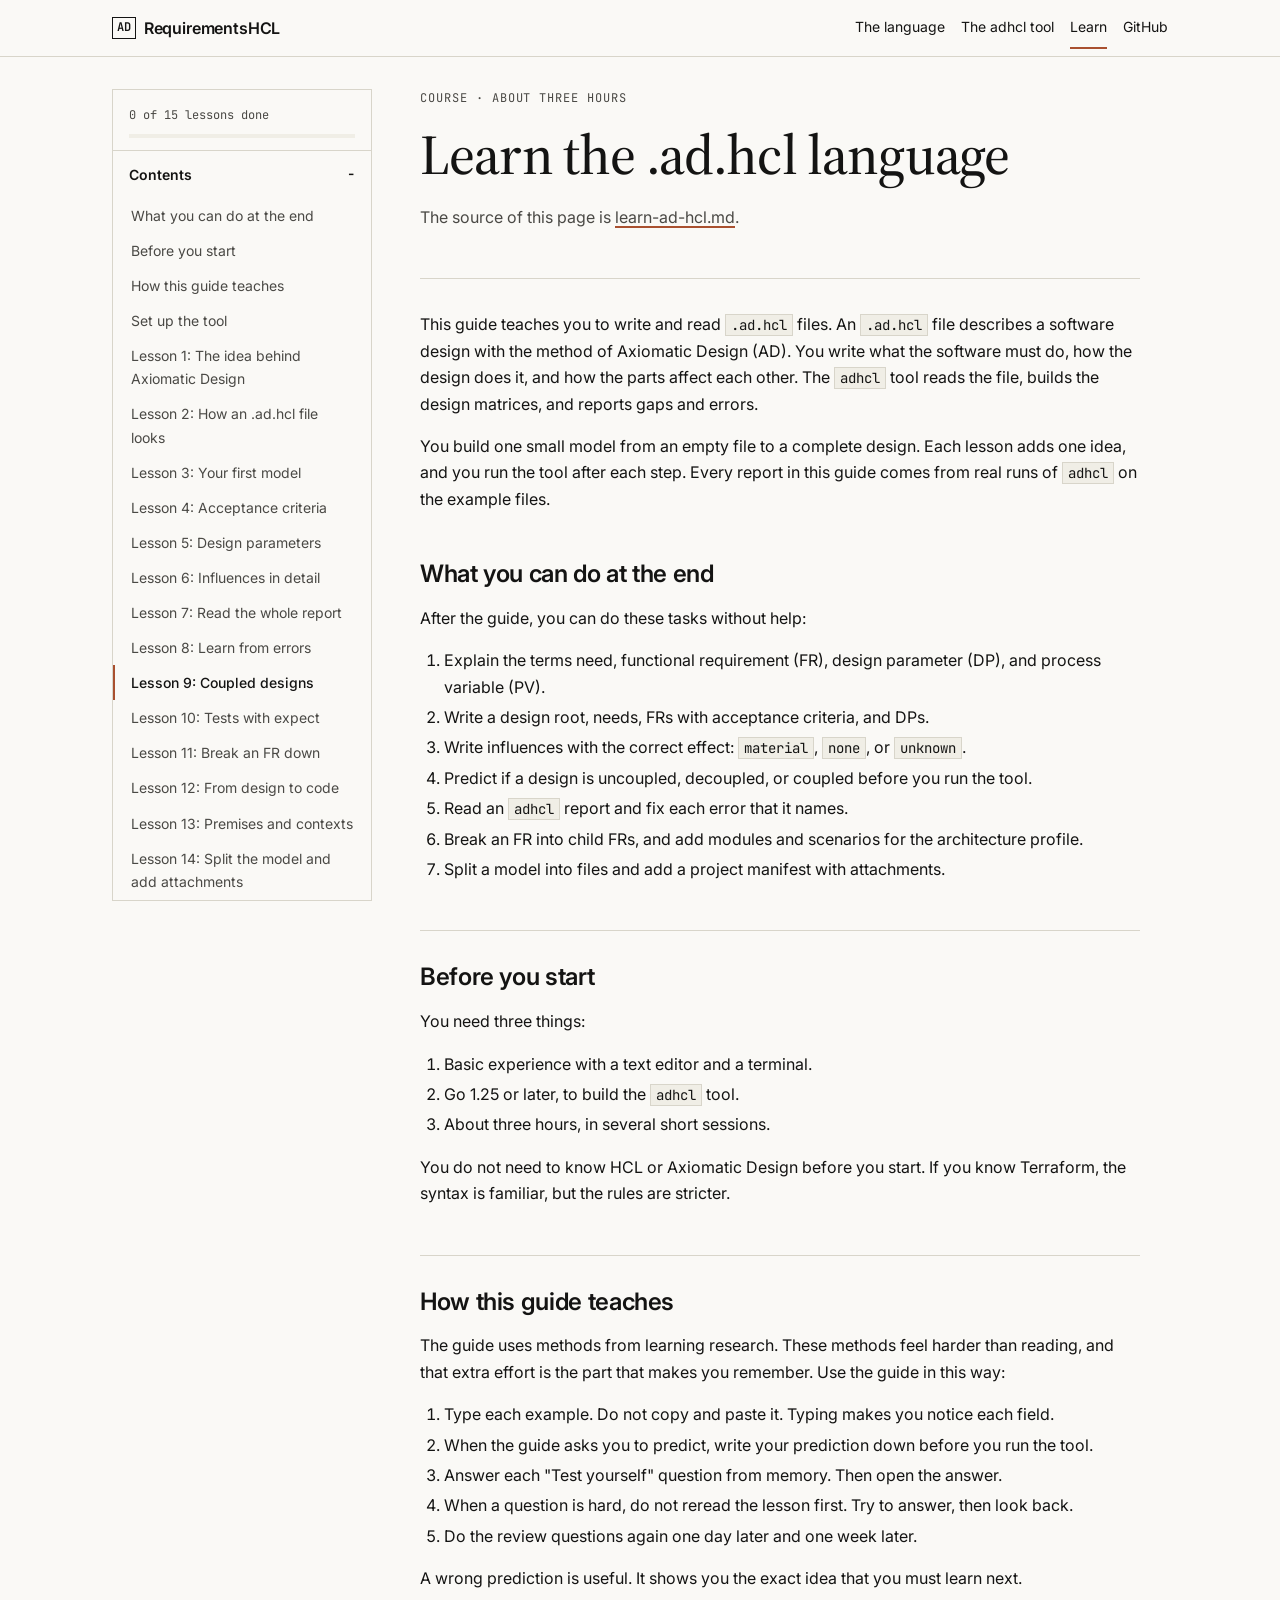
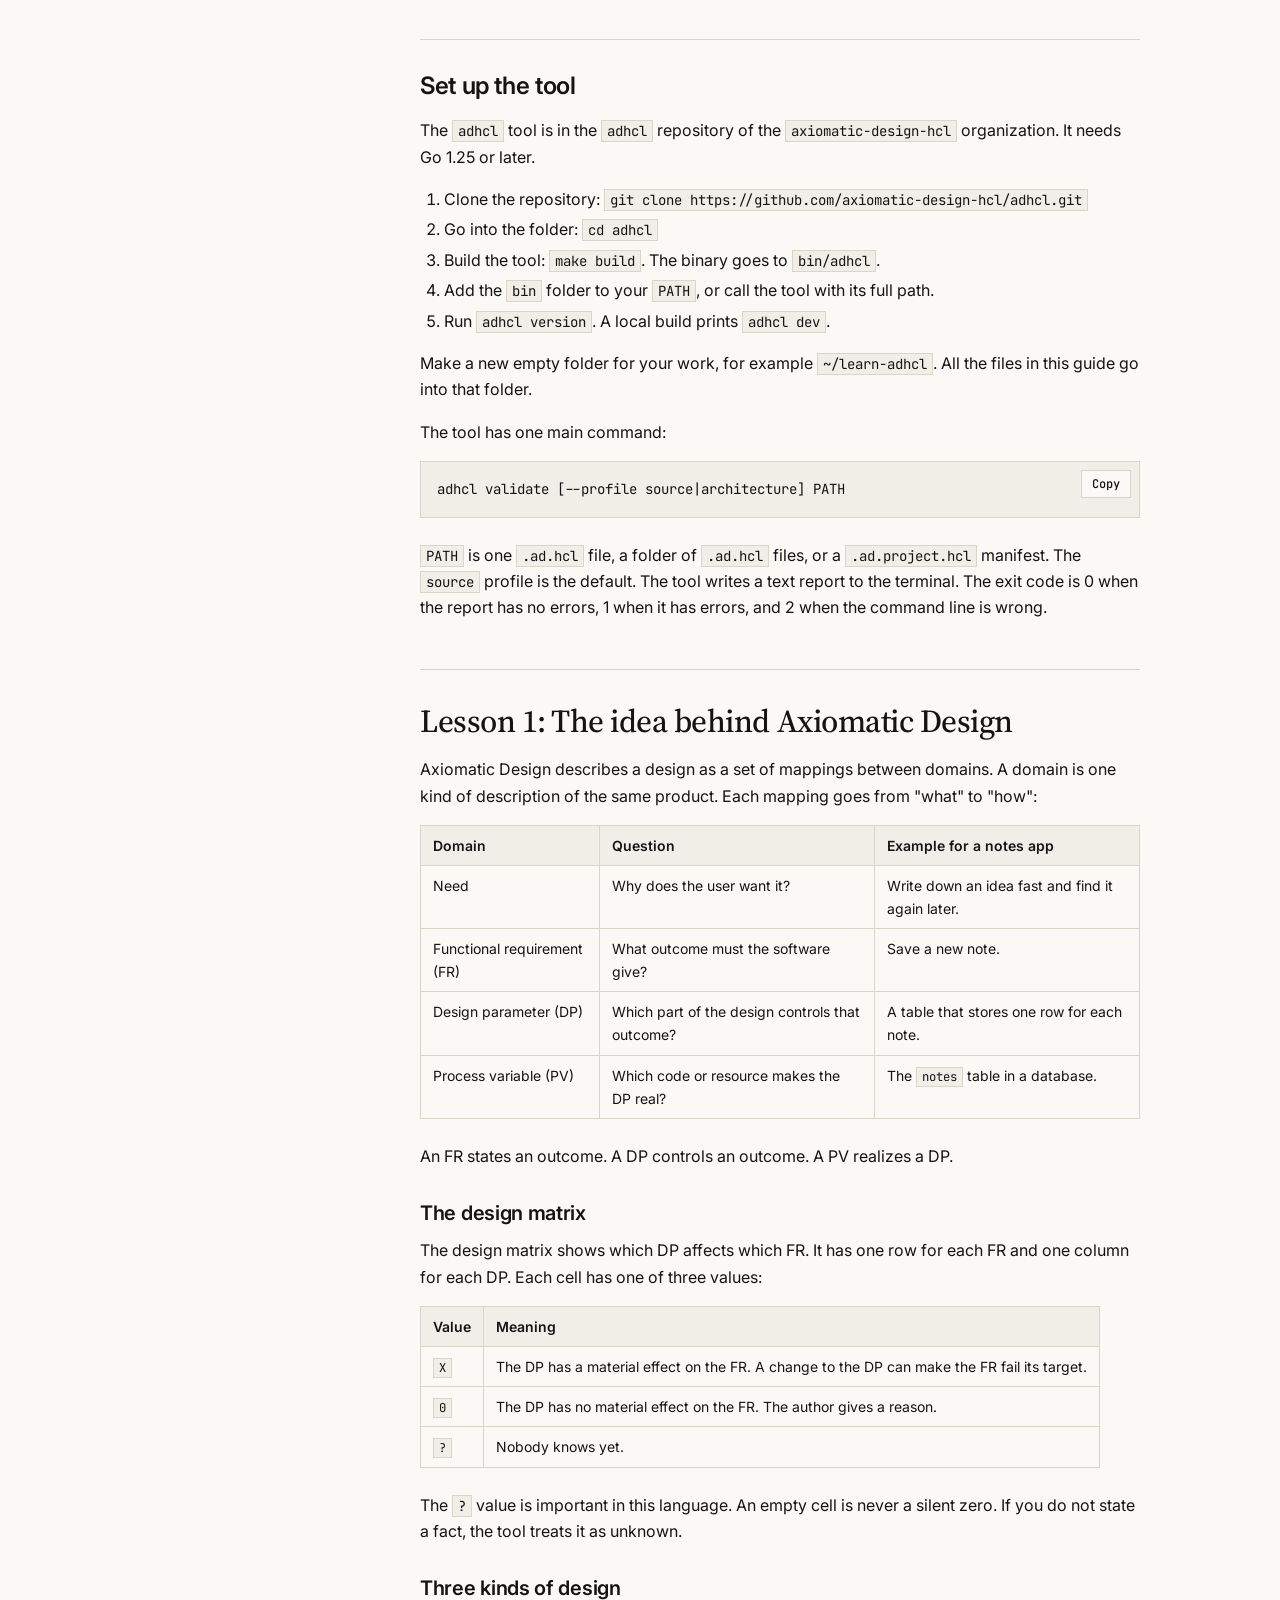
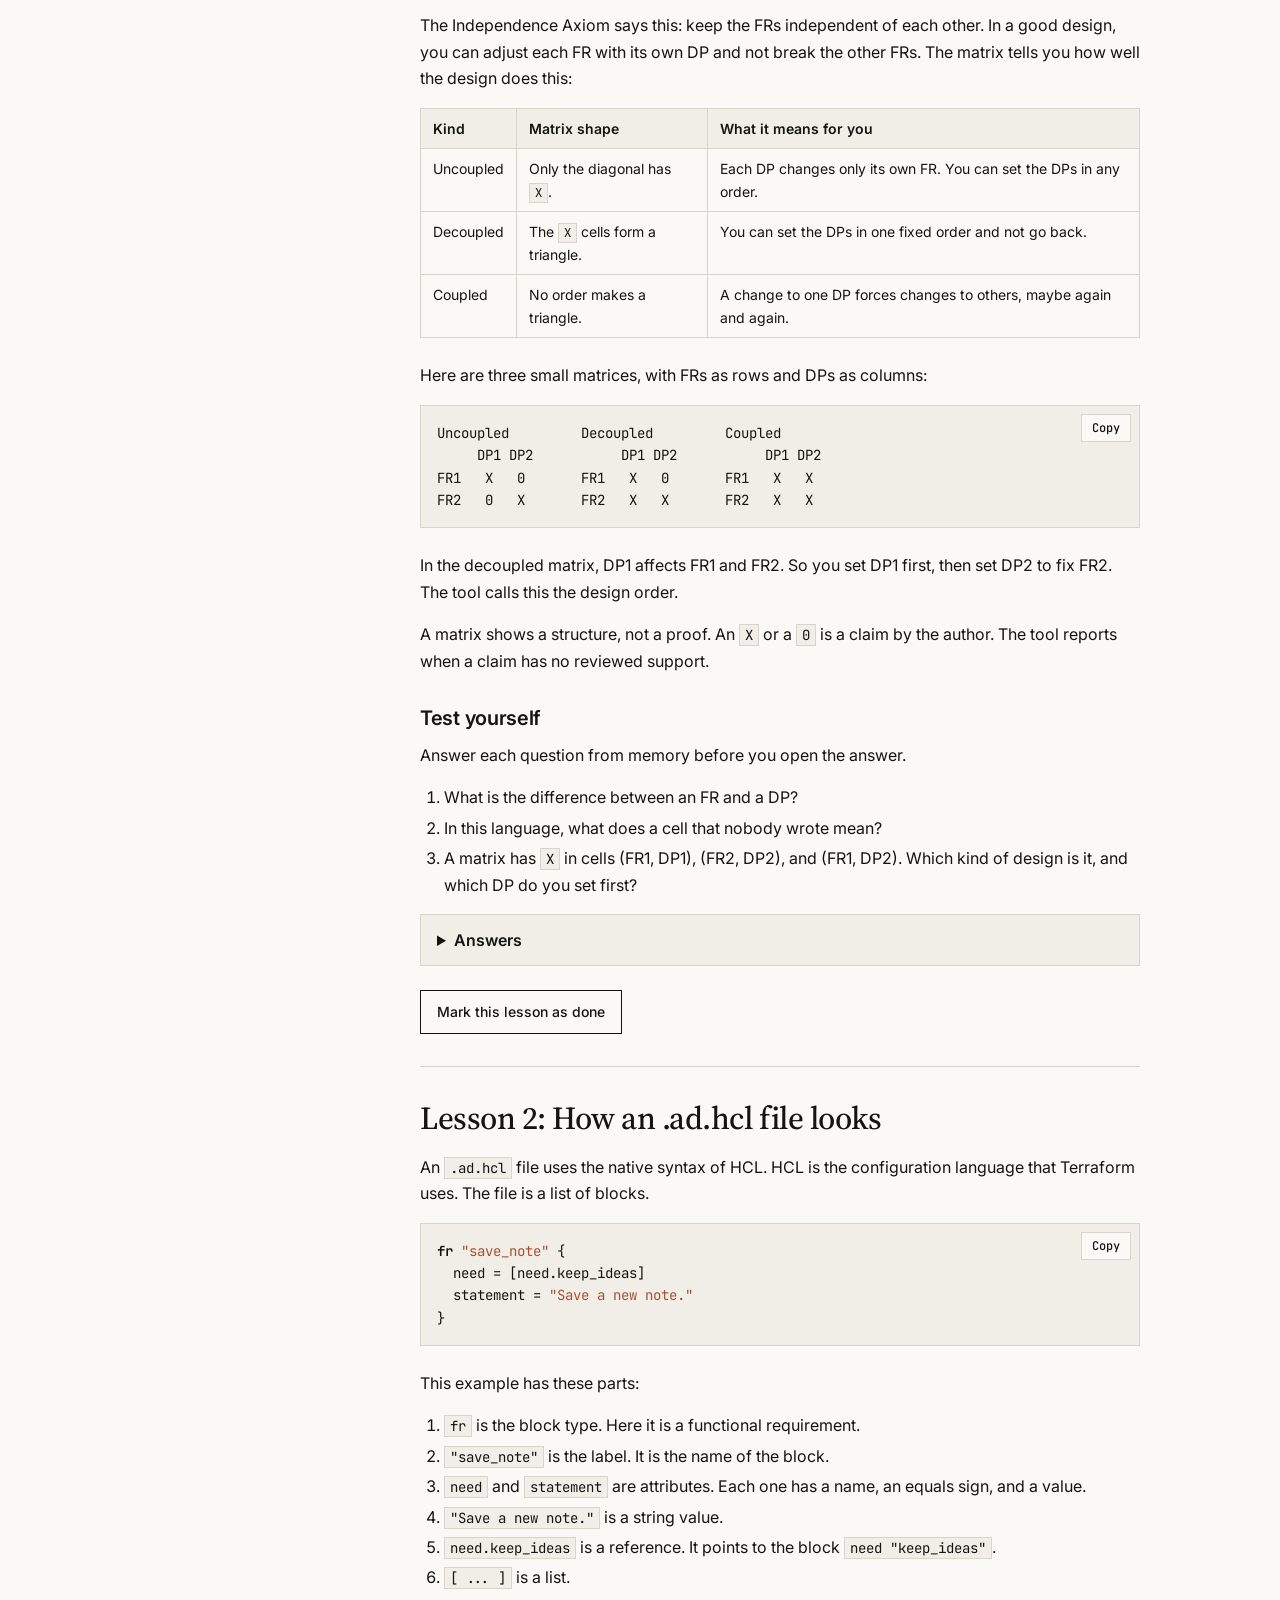
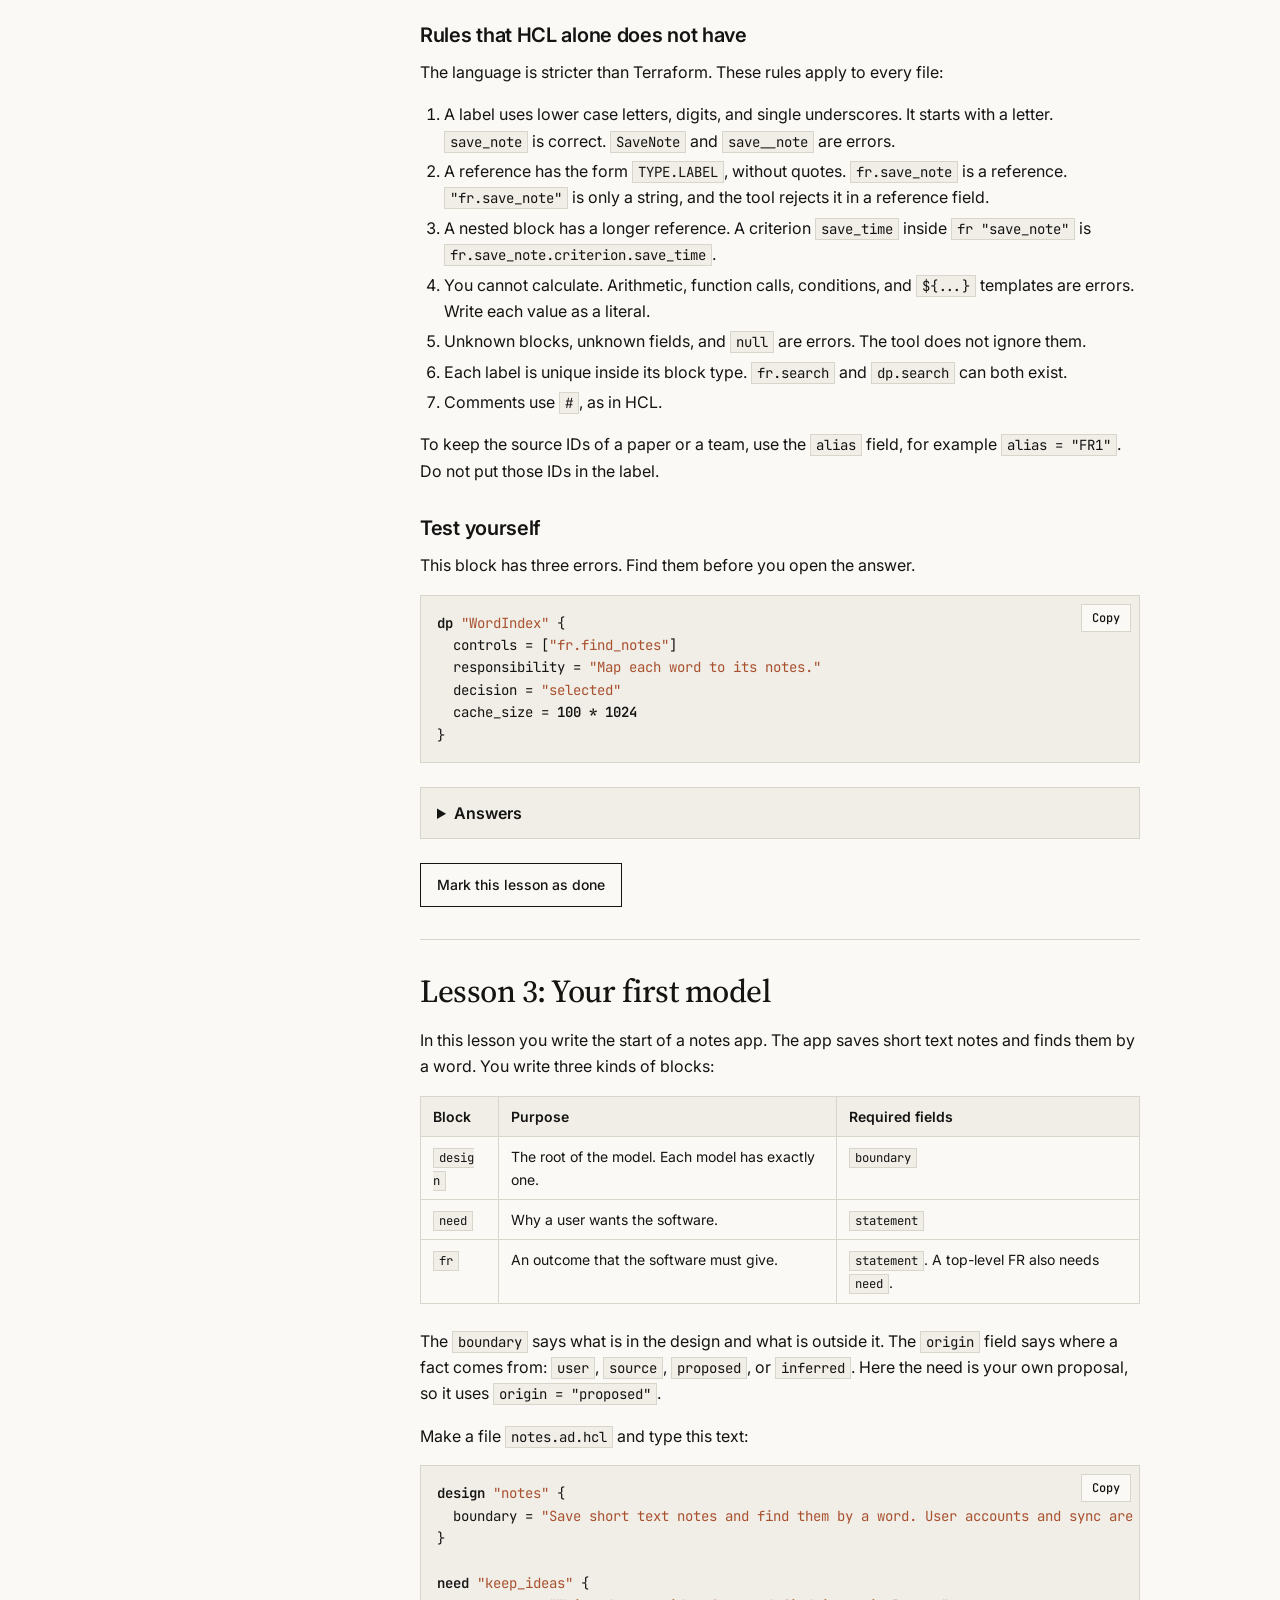
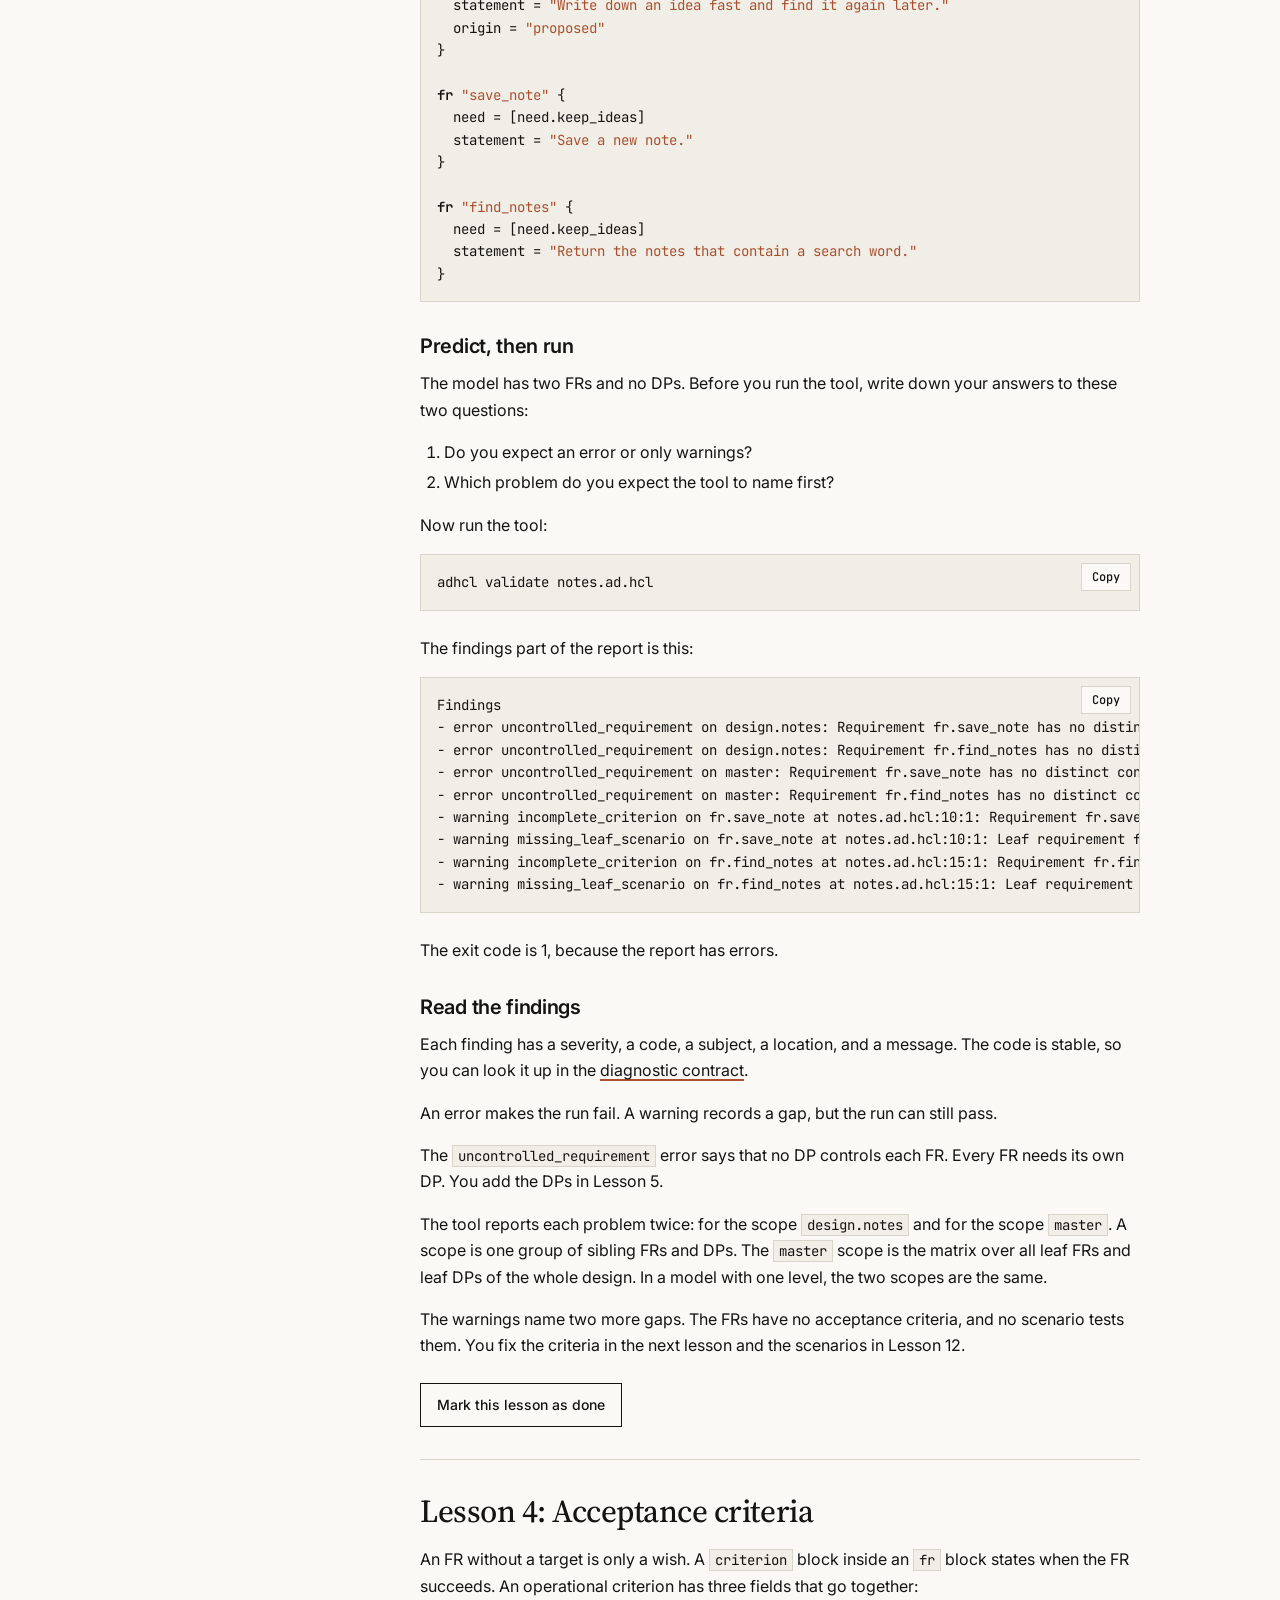
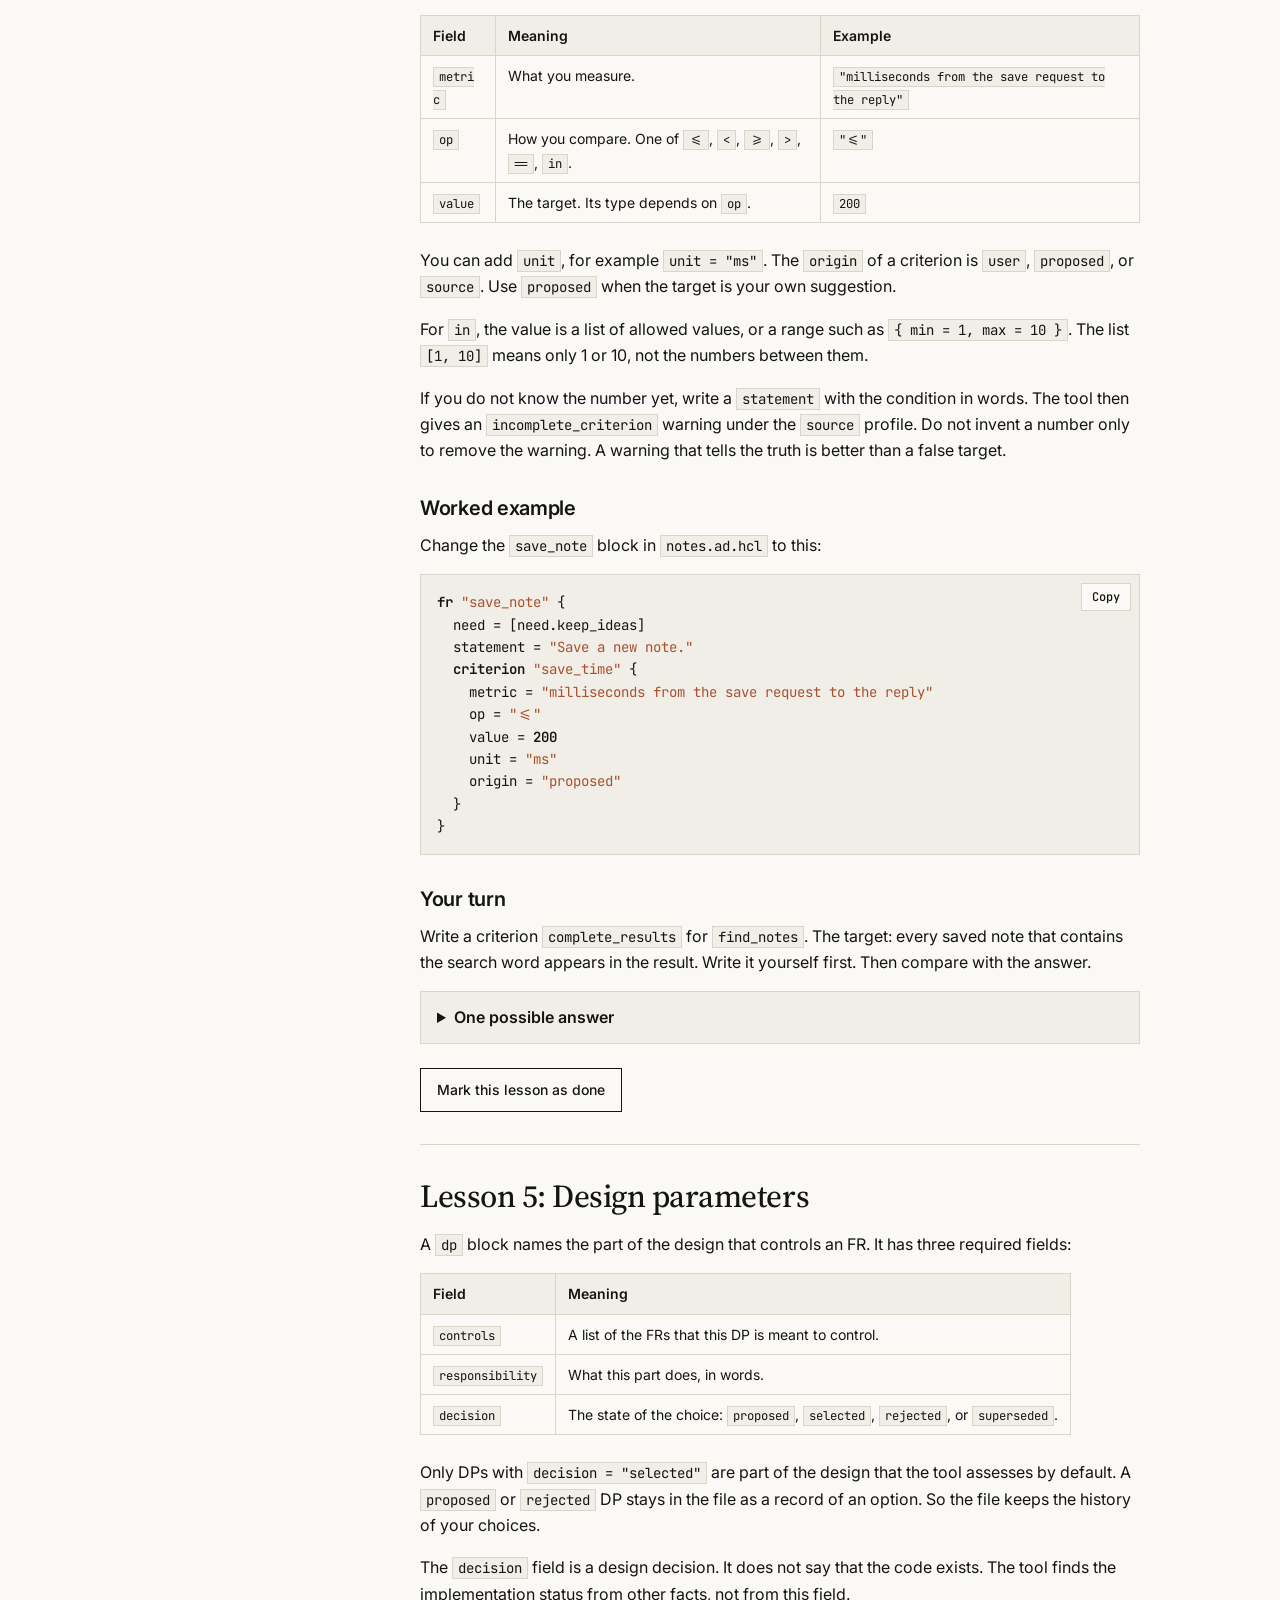
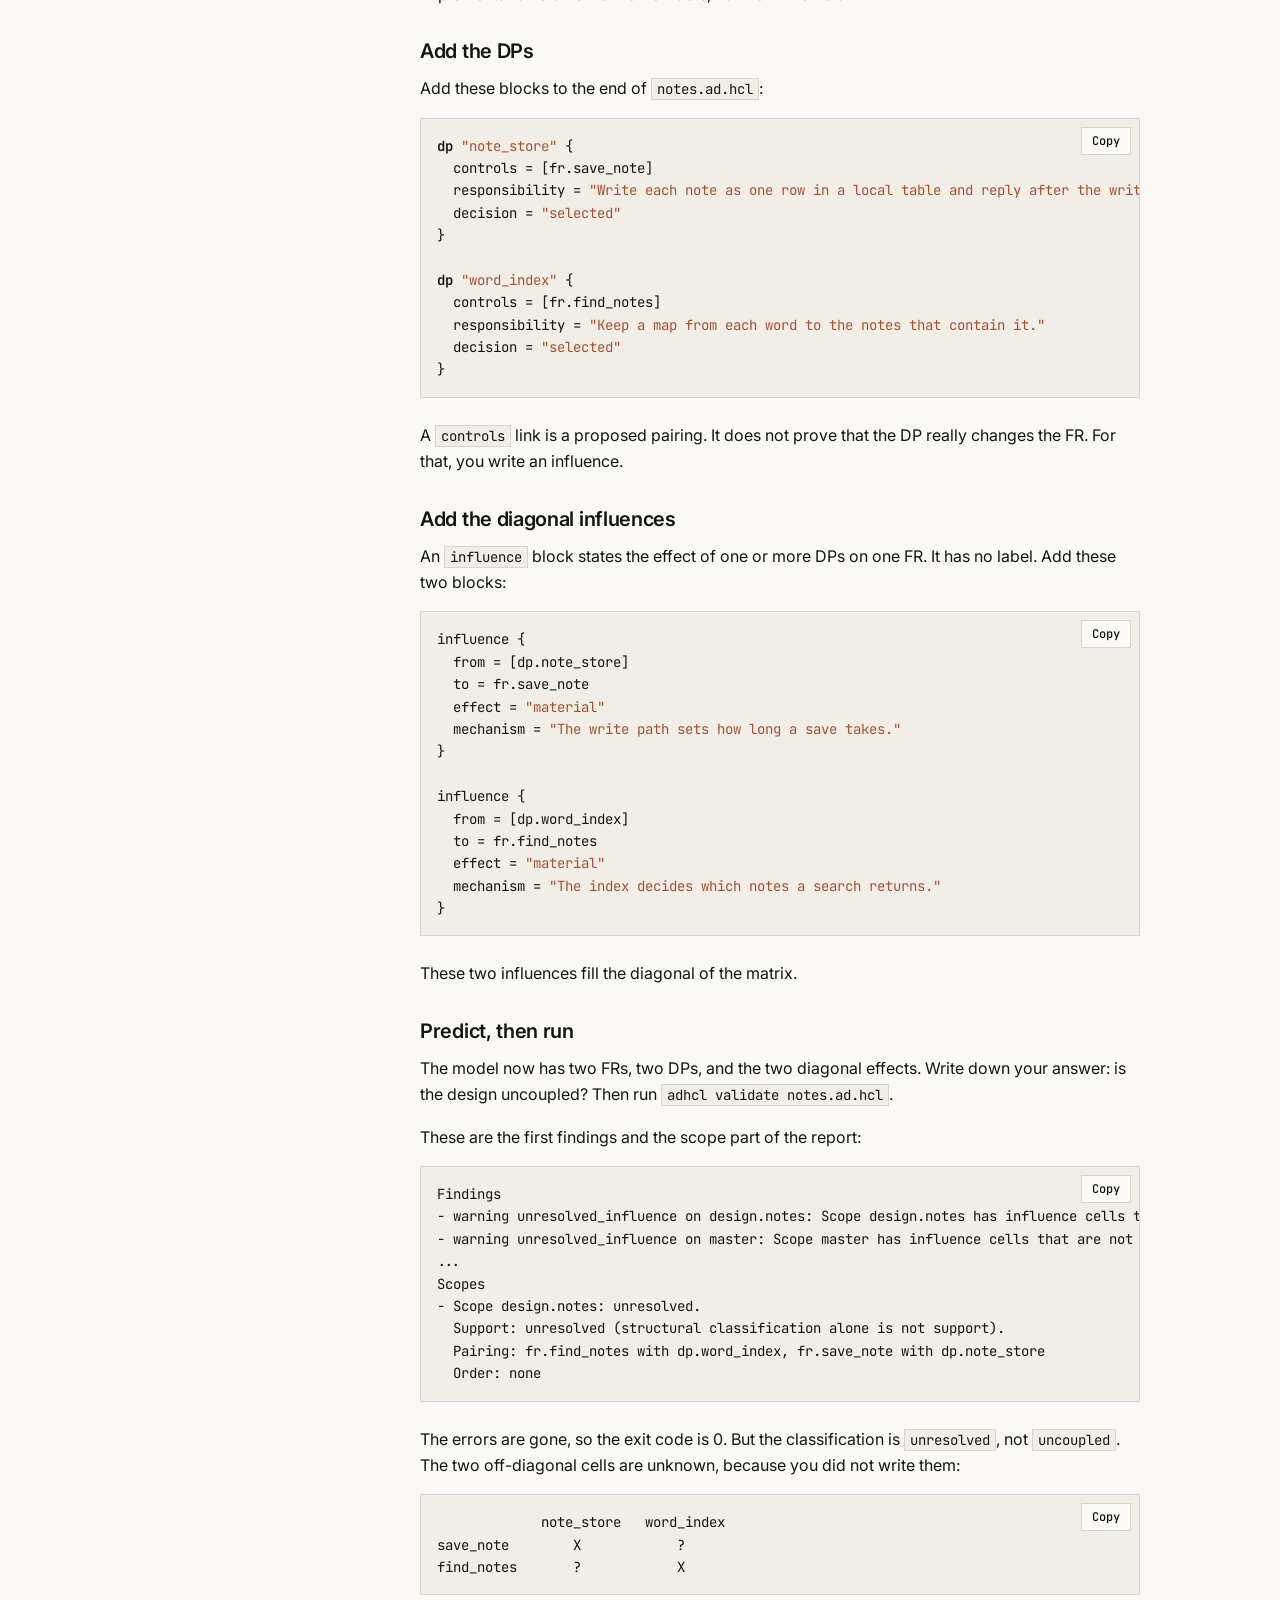
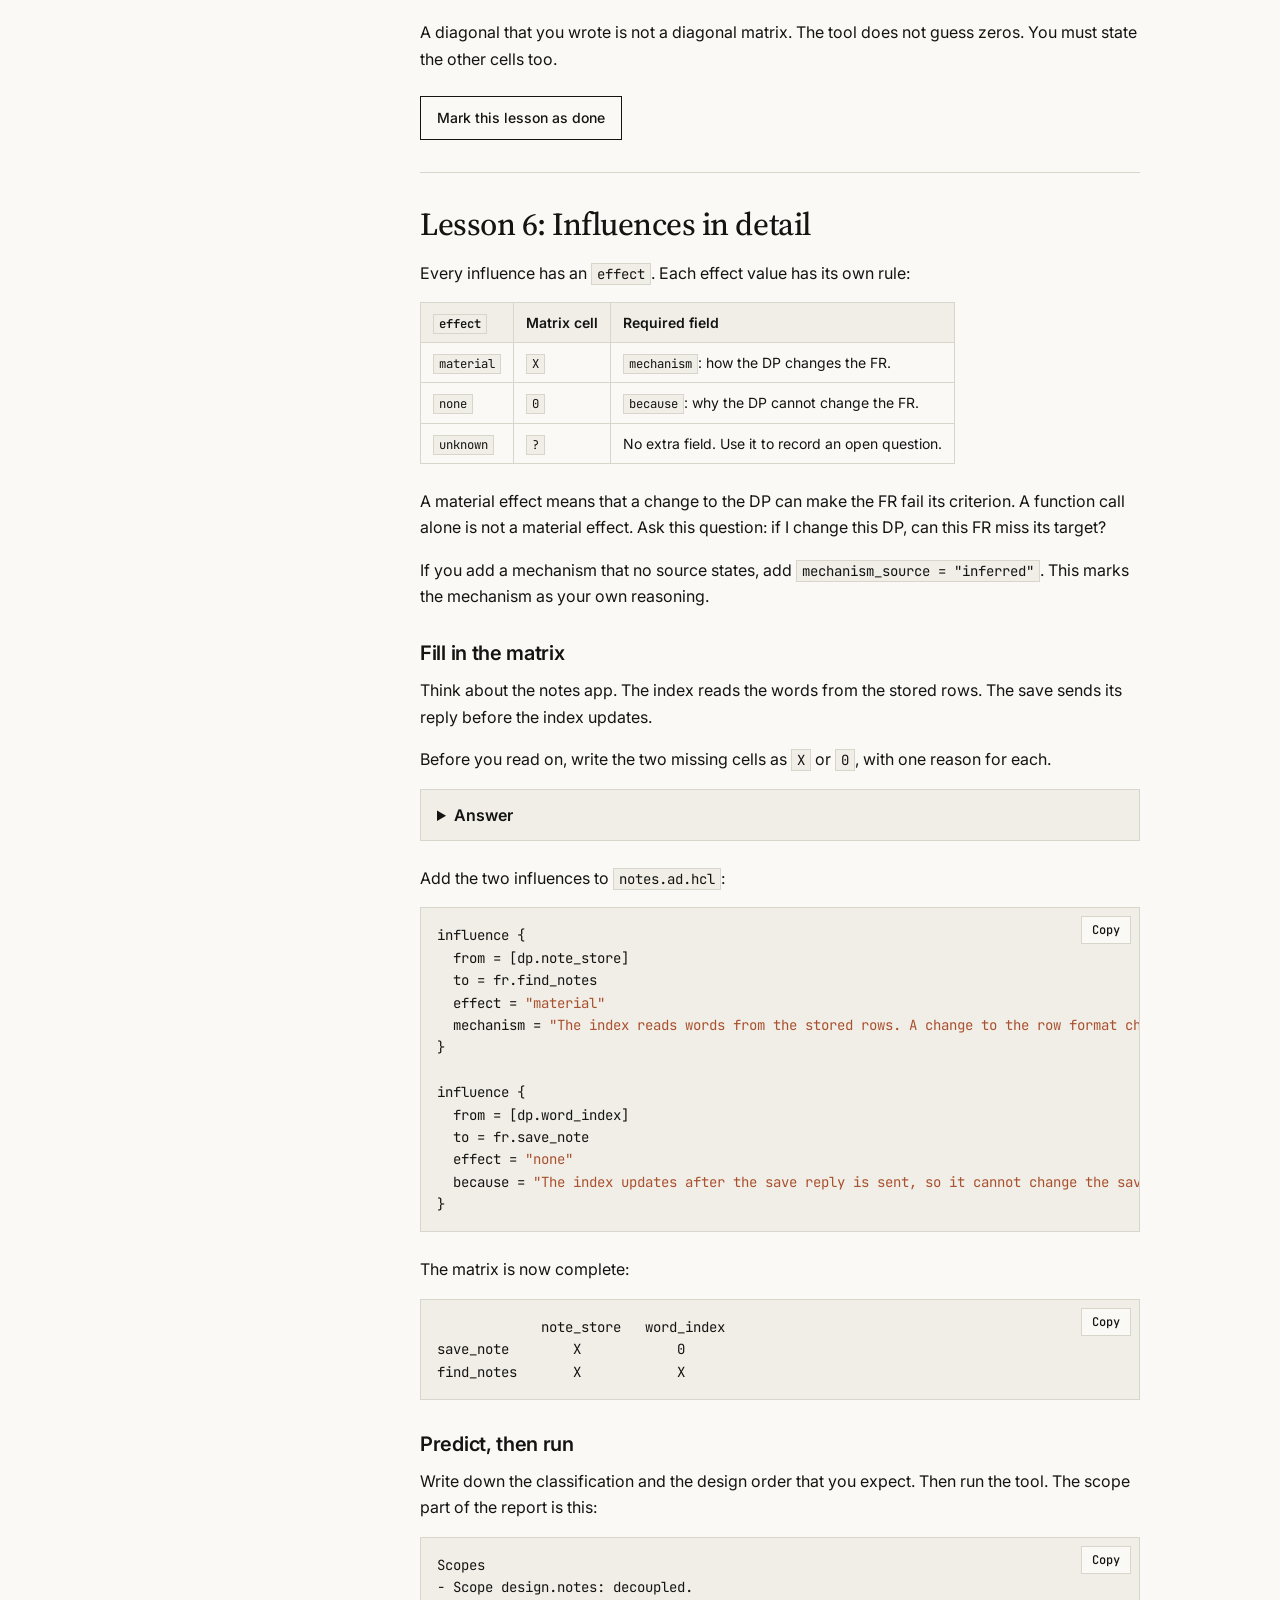
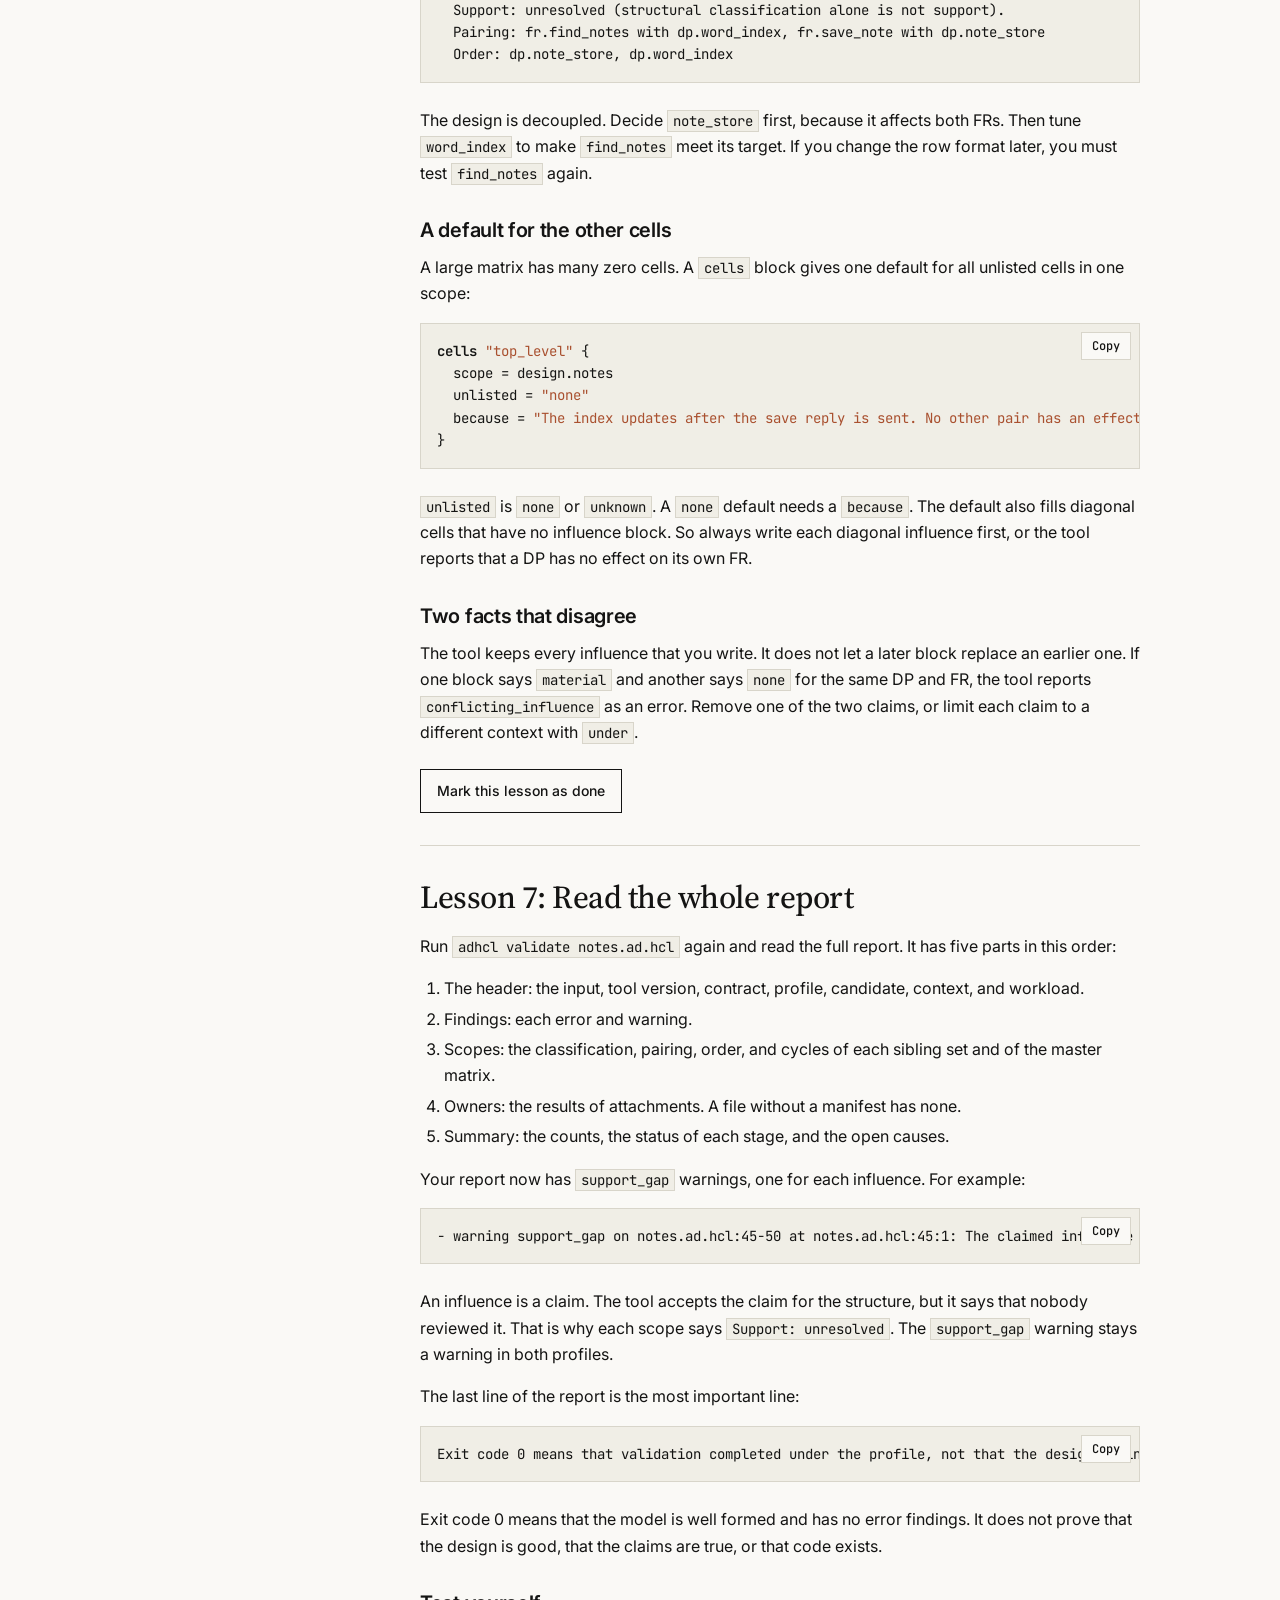
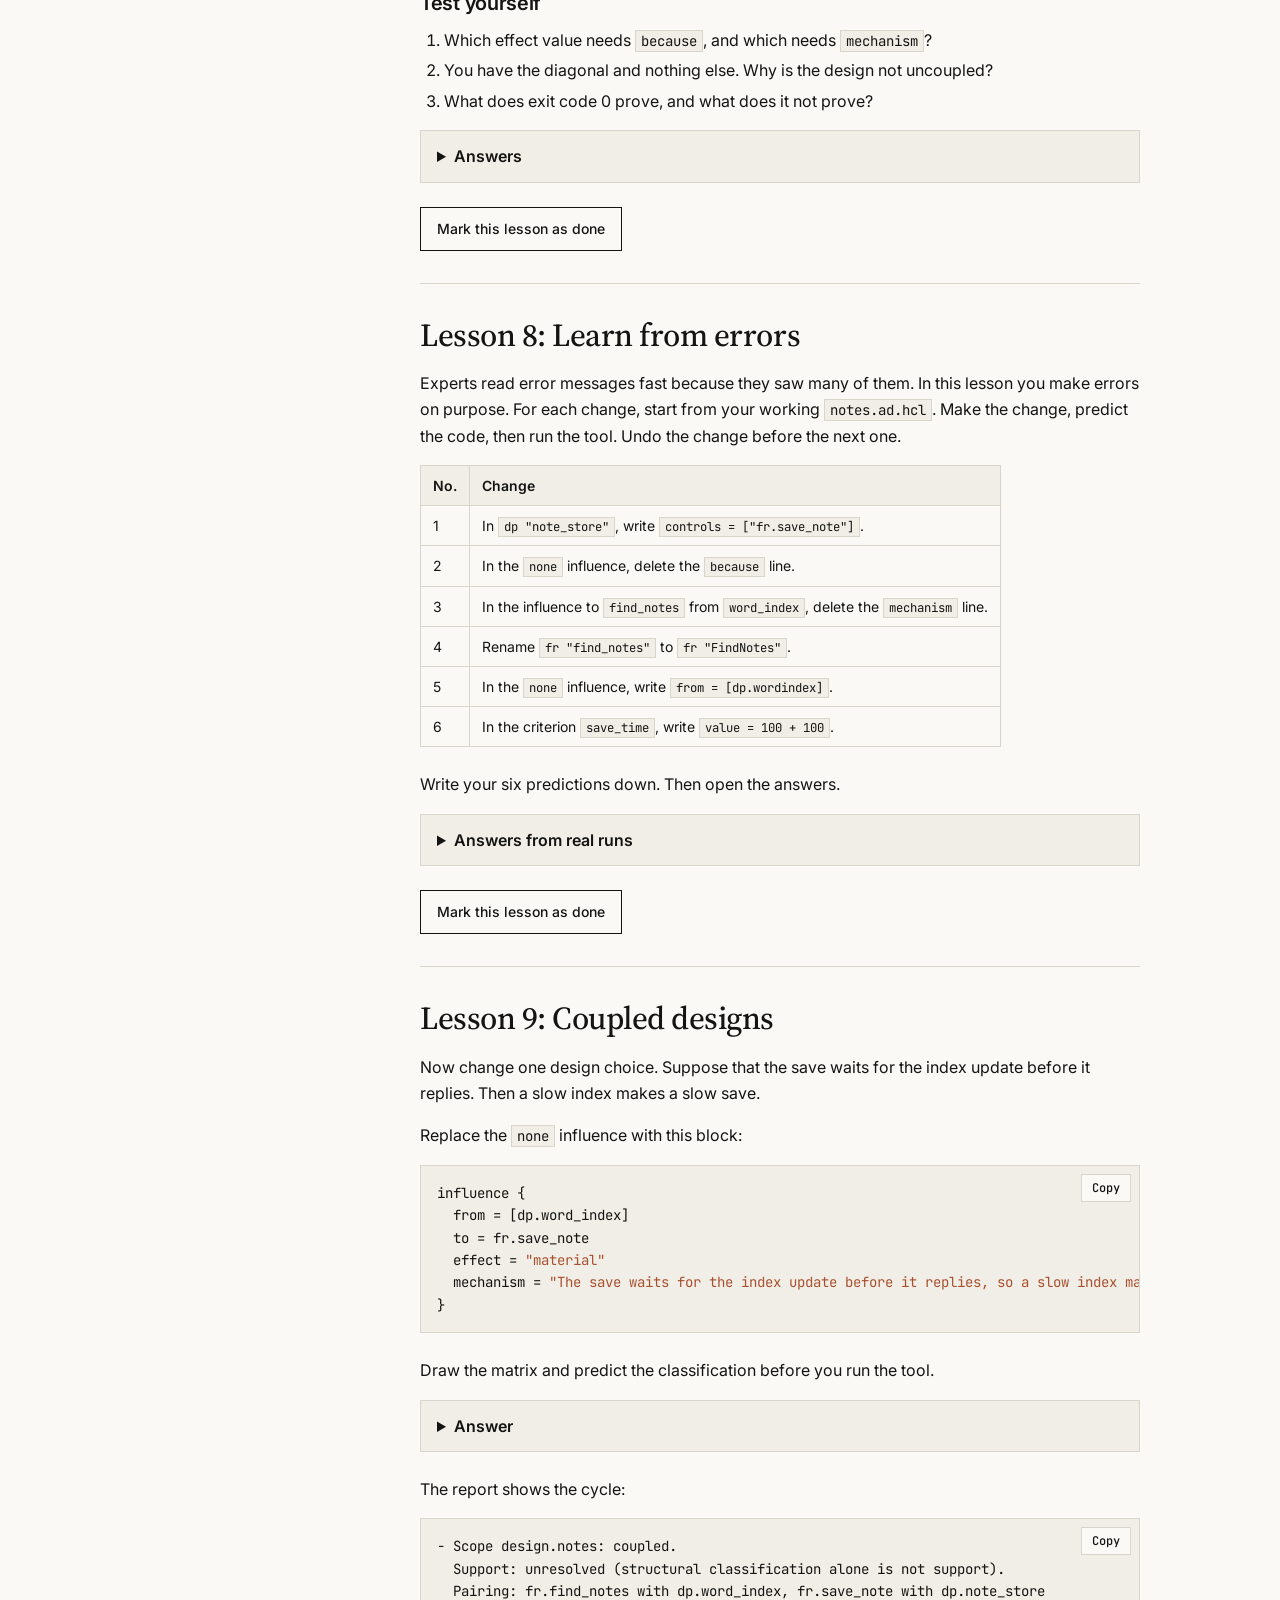
==== learn.html @ 35891a08 "Add the website: overview page and course page index.html introduces the .ad.hcl language and the ad" ====
<!doctype html>
<html lang="en">
<head>
<meta charset="utf-8">
<meta name="viewport" content="width=device-width, initial-scale=1">
<title>Learn .ad.hcl</title>
<meta name="description" content="A step-by-step course in the .ad.hcl language. You build one model, run adhcl after each step, and learn to read its reports.">
<link rel="preconnect" href="https://fonts.googleapis.com">
<link rel="preconnect" href="https://fonts.gstatic.com" crossorigin>
<link href="https://fonts.googleapis.com/css2?family=Inter:wght@400;500;600;700&family=JetBrains+Mono:wght@400;500;700&family=Source+Serif+4:opsz,wght@8..60,400;8..60,500&display=swap" rel="stylesheet">
<link rel="stylesheet" href="assets/site.css">
<link rel="icon" href="assets/favicon.svg" type="image/svg+xml">
</head>
<body>
<a class="skip" href="#main">Skip to the lessons</a>
<header class="site-head">
  <div class="wrap">
    <a class="brand" href="index.html"><span class="brand-mark">AD</span> RequirementsHCL</a>
    <nav class="site-nav" aria-label="Main">
      <a href="index.html#what">The language</a>
      <a href="index.html#adhcl">The adhcl tool</a>
      <a href="learn.html" aria-current="page">Learn</a>
      <a href="https://github.com/axiomatic-design-hcl">GitHub</a>
    </nav>
  </div>
</header>

<div class="wrap learn-layout">
  <aside class="toc" aria-label="Lessons">
    <div class="toc-inner">
      <div class="progress">
        <span class="progress-text">Progress is saved in this browser</span>
        <div class="progress-bar" aria-hidden="true"><span></span></div>
      </div>
      <details open>
        <summary>Contents</summary>
        <ol>
<li><a href="#what-you-can-do-at-the-end" data-nav="what-you-can-do-at-the-end">What you can do at the end</a></li>
<li><a href="#before-you-start" data-nav="before-you-start">Before you start</a></li>
<li><a href="#how-this-guide-teaches" data-nav="how-this-guide-teaches">How this guide teaches</a></li>
<li><a href="#set-up-the-tool" data-nav="set-up-the-tool">Set up the tool</a></li>
<li class="is-lesson"><a href="#lesson-1-the-idea-behind-axiomatic-design" data-nav="lesson-1-the-idea-behind-axiomatic-design">Lesson 1: The idea behind Axiomatic Design</a></li>
<li class="is-lesson"><a href="#lesson-2-how-an-adhcl-file-looks" data-nav="lesson-2-how-an-adhcl-file-looks">Lesson 2: How an .ad.hcl file looks</a></li>
<li class="is-lesson"><a href="#lesson-3-your-first-model" data-nav="lesson-3-your-first-model">Lesson 3: Your first model</a></li>
<li class="is-lesson"><a href="#lesson-4-acceptance-criteria" data-nav="lesson-4-acceptance-criteria">Lesson 4: Acceptance criteria</a></li>
<li class="is-lesson"><a href="#lesson-5-design-parameters" data-nav="lesson-5-design-parameters">Lesson 5: Design parameters</a></li>
<li class="is-lesson"><a href="#lesson-6-influences-in-detail" data-nav="lesson-6-influences-in-detail">Lesson 6: Influences in detail</a></li>
<li class="is-lesson"><a href="#lesson-7-read-the-whole-report" data-nav="lesson-7-read-the-whole-report">Lesson 7: Read the whole report</a></li>
<li class="is-lesson"><a href="#lesson-8-learn-from-errors" data-nav="lesson-8-learn-from-errors">Lesson 8: Learn from errors</a></li>
<li class="is-lesson"><a href="#lesson-9-coupled-designs" data-nav="lesson-9-coupled-designs">Lesson 9: Coupled designs</a></li>
<li class="is-lesson"><a href="#lesson-10-tests-with-expect" data-nav="lesson-10-tests-with-expect">Lesson 10: Tests with expect</a></li>
<li class="is-lesson"><a href="#lesson-11-break-an-fr-down" data-nav="lesson-11-break-an-fr-down">Lesson 11: Break an FR down</a></li>
<li class="is-lesson"><a href="#lesson-12-from-design-to-code" data-nav="lesson-12-from-design-to-code">Lesson 12: From design to code</a></li>
<li class="is-lesson"><a href="#lesson-13-premises-and-contexts" data-nav="lesson-13-premises-and-contexts">Lesson 13: Premises and contexts</a></li>
<li class="is-lesson"><a href="#lesson-14-split-the-model-and-add-attachments" data-nav="lesson-14-split-the-model-and-add-attachments">Lesson 14: Split the model and add attachments</a></li>
<li class="is-lesson"><a href="#lesson-15-decisions-and-evidence" data-nav="lesson-15-decisions-and-evidence">Lesson 15: Decisions and evidence</a></li>
<li><a href="#mixed-review" data-nav="mixed-review">Mixed review</a></li>
<li><a href="#final-exercise-a-link-shortener" data-nav="final-exercise-a-link-shortener">Final exercise: a link shortener</a></li>
<li><a href="#review-plan" data-nav="review-plan">Review plan</a></li>
<li><a href="#quick-reference" data-nav="quick-reference">Quick reference</a></li>
<li><a href="#where-to-go-next" data-nav="where-to-go-next">Where to go next</a></li>
        </ol>
      </details>
    </div>
  </aside>

  <main id="main" class="doc">
    <div class="doc-hero">
      <span class="eyebrow">Course &middot; about three hours</span>
      <h1>Learn the .ad.hcl language</h1>
      <p class="muted">The source of this page is <a href="https://github.com/axiomatic-design-hcl/axiomatic-design-hcl.github.io/blob/main/learn-ad-hcl.md">learn-ad-hcl.md</a>.</p>
    </div>
<p>This guide teaches you to write and read <code>.ad.hcl</code> files.
An <code>.ad.hcl</code> file describes a software design with the method of Axiomatic Design (AD).
You write what the software must do, how the design does it, and how the parts affect each other.
The <code>adhcl</code> tool reads the file, builds the design matrices, and reports gaps and errors.</p>
<p>You build one small model from an empty file to a complete design.
Each lesson adds one idea, and you run the tool after each step.
Every report in this guide comes from real runs of <code>adhcl</code> on the example files.</p>
<section id="sec-what-you-can-do-at-the-end" class="doc-section"><h2 id="what-you-can-do-at-the-end">What you can do at the end</h2>
<p>After the guide, you can do these tasks without help:</p>
<ol>
<li>Explain the terms need, functional requirement (FR), design parameter (DP), and process variable (PV).</li>
<li>Write a design root, needs, FRs with acceptance criteria, and DPs.</li>
<li>Write influences with the correct effect: <code>material</code>, <code>none</code>, or <code>unknown</code>.</li>
<li>Predict if a design is uncoupled, decoupled, or coupled before you run the tool.</li>
<li>Read an <code>adhcl</code> report and fix each error that it names.</li>
<li>Break an FR into child FRs, and add modules and scenarios for the architecture profile.</li>
<li>Split a model into files and add a project manifest with attachments.</li>
</ol>
</section><section id="sec-before-you-start" class="doc-section"><h2 id="before-you-start">Before you start</h2>
<p>You need three things:</p>
<ol>
<li>Basic experience with a text editor and a terminal.</li>
<li>Go 1.25 or later, to build the <code>adhcl</code> tool.</li>
<li>About three hours, in several short sessions.</li>
</ol>
<p>You do not need to know HCL or Axiomatic Design before you start.
If you know Terraform, the syntax is familiar, but the rules are stricter.</p>
</section><section id="sec-how-this-guide-teaches" class="doc-section"><h2 id="how-this-guide-teaches">How this guide teaches</h2>
<p>The guide uses methods from learning research.
These methods feel harder than reading, and that extra effort is the part that makes you remember.
Use the guide in this way:</p>
<ol>
<li>Type each example. Do not copy and paste it. Typing makes you notice each field.</li>
<li>When the guide asks you to predict, write your prediction down before you run the tool.</li>
<li>Answer each "Test yourself" question from memory. Then open the answer.</li>
<li>When a question is hard, do not reread the lesson first. Try to answer, then look back.</li>
<li>Do the review questions again one day later and one week later.</li>
</ol>
<p>A wrong prediction is useful.
It shows you the exact idea that you must learn next.</p>
</section><section id="sec-set-up-the-tool" class="doc-section"><h2 id="set-up-the-tool">Set up the tool</h2>
<p>The <code>adhcl</code> tool is in the <code>adhcl</code> repository of the <code>axiomatic-design-hcl</code> organization.
It needs Go 1.25 or later.</p>
<ol>
<li>Clone the repository: <code>git clone https://github.com/axiomatic-design-hcl/adhcl.git</code></li>
<li>Go into the folder: <code>cd adhcl</code></li>
<li>Build the tool: <code>make build</code>. The binary goes to <code>bin/adhcl</code>.</li>
<li>Add the <code>bin</code> folder to your <code>PATH</code>, or call the tool with its full path.</li>
<li>Run <code>adhcl version</code>. A local build prints <code>adhcl dev</code>.</li>
</ol>
<p>Make a new empty folder for your work, for example <code>~/learn-adhcl</code>.
All the files in this guide go into that folder.</p>
<p>The tool has one main command:</p>
<div class="code"><pre><span></span><code>adhcl<span class="w"> </span>validate<span class="w"> </span><span class="o">[</span>--profile<span class="w"> </span>source<span class="p">|</span>architecture<span class="o">]</span><span class="w"> </span>PATH
</code></pre></div>

<p><code>PATH</code> is one <code>.ad.hcl</code> file, a folder of <code>.ad.hcl</code> files, or a <code>.ad.project.hcl</code> manifest.
The <code>source</code> profile is the default.
The tool writes a text report to the terminal.
The exit code is 0 when the report has no errors, 1 when it has errors, and 2 when the command line is wrong.</p>

</section><section id="sec-lesson-1-the-idea-behind-axiomatic-design" class="doc-section" data-lesson="lesson-1-the-idea-behind-axiomatic-design"><h2 id="lesson-1-the-idea-behind-axiomatic-design">Lesson 1: The idea behind Axiomatic Design</h2>
<p>Axiomatic Design describes a design as a set of mappings between domains.
A domain is one kind of description of the same product.
Each mapping goes from "what" to "how":</p>
<table>
<thead>
<tr>
<th>Domain</th>
<th>Question</th>
<th>Example for a notes app</th>
</tr>
</thead>
<tbody>
<tr>
<td>Need</td>
<td>Why does the user want it?</td>
<td>Write down an idea fast and find it again later.</td>
</tr>
<tr>
<td>Functional requirement (FR)</td>
<td>What outcome must the software give?</td>
<td>Save a new note.</td>
</tr>
<tr>
<td>Design parameter (DP)</td>
<td>Which part of the design controls that outcome?</td>
<td>A table that stores one row for each note.</td>
</tr>
<tr>
<td>Process variable (PV)</td>
<td>Which code or resource makes the DP real?</td>
<td>The <code>notes</code> table in a database.</td>
</tr>
</tbody>
</table>
<p>An FR states an outcome.
A DP controls an outcome.
A PV realizes a DP.</p>
<h3 id="the-design-matrix">The design matrix</h3>
<p>The design matrix shows which DP affects which FR.
It has one row for each FR and one column for each DP.
Each cell has one of three values:</p>
<table>
<thead>
<tr>
<th>Value</th>
<th>Meaning</th>
</tr>
</thead>
<tbody>
<tr>
<td><code>X</code></td>
<td>The DP has a material effect on the FR. A change to the DP can make the FR fail its target.</td>
</tr>
<tr>
<td><code>0</code></td>
<td>The DP has no material effect on the FR. The author gives a reason.</td>
</tr>
<tr>
<td><code>?</code></td>
<td>Nobody knows yet.</td>
</tr>
</tbody>
</table>
<p>The <code>?</code> value is important in this language.
An empty cell is never a silent zero.
If you do not state a fact, the tool treats it as unknown.</p>
<h3 id="three-kinds-of-design">Three kinds of design</h3>
<p>The Independence Axiom says this: keep the FRs independent of each other.
In a good design, you can adjust each FR with its own DP and not break the other FRs.
The matrix tells you how well the design does this:</p>
<table>
<thead>
<tr>
<th>Kind</th>
<th>Matrix shape</th>
<th>What it means for you</th>
</tr>
</thead>
<tbody>
<tr>
<td>Uncoupled</td>
<td>Only the diagonal has <code>X</code>.</td>
<td>Each DP changes only its own FR. You can set the DPs in any order.</td>
</tr>
<tr>
<td>Decoupled</td>
<td>The <code>X</code> cells form a triangle.</td>
<td>You can set the DPs in one fixed order and not go back.</td>
</tr>
<tr>
<td>Coupled</td>
<td>No order makes a triangle.</td>
<td>A change to one DP forces changes to others, maybe again and again.</td>
</tr>
</tbody>
</table>
<p>Here are three small matrices, with FRs as rows and DPs as columns:</p>
<div class="code"><pre><span></span><code>Uncoupled         Decoupled         Coupled
     DP1 DP2           DP1 DP2           DP1 DP2
FR1   X   0       FR1   X   0       FR1   X   X
FR2   0   X       FR2   X   X       FR2   X   X
</code></pre></div>

<p>In the decoupled matrix, DP1 affects FR1 and FR2.
So you set DP1 first, then set DP2 to fix FR2.
The tool calls this the design order.</p>
<p>A matrix shows a structure, not a proof.
An <code>X</code> or a <code>0</code> is a claim by the author.
The tool reports when a claim has no reviewed support.</p>
<h3 id="test-yourself">Test yourself</h3>
<p>Answer each question from memory before you open the answer.</p>
<ol>
<li>What is the difference between an FR and a DP?</li>
<li>In this language, what does a cell that nobody wrote mean?</li>
<li>A matrix has <code>X</code> in cells (FR1, DP1), (FR2, DP2), and (FR1, DP2). Which kind of design is it, and which DP do you set first?</li>
</ol>
<details>
<summary>Answers</summary>
<ol>
<li>An FR states an outcome that the software must give. A DP is the part of the design that controls that outcome.</li>
<li>It means unknown (<code>?</code>). It is not a zero.</li>
<li>It is decoupled. DP2 affects FR1 and FR2, so you set DP2 first, then DP1. The order is DP2, DP1.</li>
</ol>
</details>

<p class="done-row"><button type="button" class="btn-done" data-done="lesson-1-the-idea-behind-axiomatic-design" aria-pressed="false">Mark this lesson as done</button></p></section><section id="sec-lesson-2-how-an-adhcl-file-looks" class="doc-section" data-lesson="lesson-2-how-an-adhcl-file-looks"><h2 id="lesson-2-how-an-adhcl-file-looks">Lesson 2: How an .ad.hcl file looks</h2>
<p>An <code>.ad.hcl</code> file uses the native syntax of HCL.
HCL is the configuration language that Terraform uses.
The file is a list of blocks.</p>
<div class="code"><pre><span></span><code><span class="err">fr</span><span class="w"> </span><span class="s2">&quot;save_note&quot;</span><span class="w"> </span><span class="p">{</span>
<span class="w">  </span><span class="na">need</span><span class="w"> </span><span class="o">=</span><span class="w"> </span><span class="p">[</span><span class="nv">need.keep_ideas</span><span class="p">]</span>
<span class="w">  </span><span class="na">statement</span><span class="w"> </span><span class="o">=</span><span class="w"> </span><span class="s2">&quot;Save a new note.&quot;</span>
<span class="p">}</span>
</code></pre></div>

<p>This example has these parts:</p>
<ol>
<li><code>fr</code> is the block type. Here it is a functional requirement.</li>
<li><code>"save_note"</code> is the label. It is the name of the block.</li>
<li><code>need</code> and <code>statement</code> are attributes. Each one has a name, an equals sign, and a value.</li>
<li><code>"Save a new note."</code> is a string value.</li>
<li><code>need.keep_ideas</code> is a reference. It points to the block <code>need "keep_ideas"</code>.</li>
<li><code>[ ... ]</code> is a list.</li>
</ol>
<h3 id="rules-that-hcl-alone-does-not-have">Rules that HCL alone does not have</h3>
<p>The language is stricter than Terraform.
These rules apply to every file:</p>
<ol>
<li>A label uses lower case letters, digits, and single underscores. It starts with a letter. <code>save_note</code> is correct. <code>SaveNote</code> and <code>save__note</code> are errors.</li>
<li>A reference has the form <code>TYPE.LABEL</code>, without quotes. <code>fr.save_note</code> is a reference. <code>"fr.save_note"</code> is only a string, and the tool rejects it in a reference field.</li>
<li>A nested block has a longer reference. A criterion <code>save_time</code> inside <code>fr "save_note"</code> is <code>fr.save_note.criterion.save_time</code>.</li>
<li>You cannot calculate. Arithmetic, function calls, conditions, and <code>${...}</code> templates are errors. Write each value as a literal.</li>
<li>Unknown blocks, unknown fields, and <code>null</code> are errors. The tool does not ignore them.</li>
<li>Each label is unique inside its block type. <code>fr.search</code> and <code>dp.search</code> can both exist.</li>
<li>Comments use <code>#</code>, as in HCL.</li>
</ol>
<p>To keep the source IDs of a paper or a team, use the <code>alias</code> field, for example <code>alias = "FR1"</code>.
Do not put those IDs in the label.</p>
<h3 id="test-yourself_1">Test yourself</h3>
<p>This block has three errors. Find them before you open the answer.</p>
<div class="code"><pre><span></span><code><span class="err">dp</span><span class="w"> </span><span class="s2">&quot;WordIndex&quot;</span><span class="w"> </span><span class="p">{</span>
<span class="w">  </span><span class="na">controls</span><span class="w"> </span><span class="o">=</span><span class="w"> </span><span class="p">[</span><span class="s2">&quot;fr.find_notes&quot;</span><span class="p">]</span>
<span class="w">  </span><span class="na">responsibility</span><span class="w"> </span><span class="o">=</span><span class="w"> </span><span class="s2">&quot;Map each word to its notes.&quot;</span>
<span class="w">  </span><span class="na">decision</span><span class="w"> </span><span class="o">=</span><span class="w"> </span><span class="s2">&quot;selected&quot;</span>
<span class="w">  </span><span class="na">cache_size</span><span class="w"> </span><span class="o">=</span><span class="w"> </span><span class="m">100</span><span class="w"> </span><span class="err">*</span><span class="w"> </span><span class="m">1024</span>
<span class="p">}</span>
</code></pre></div>

<details>
<summary>Answers</summary>
<ol>
<li>The label <code>WordIndex</code> has upper case letters. Use <code>word_index</code>.</li>
<li><code>"fr.find_notes"</code> is a string. Use the reference <code>fr.find_notes</code> without quotes.</li>
<li><code>cache_size</code> is not a DP field, and <code>100 * 1024</code> is arithmetic. Both are errors. Put that kind of detail in <code>responsibility</code> as text.</li>
</ol>
</details>

<p class="done-row"><button type="button" class="btn-done" data-done="lesson-2-how-an-adhcl-file-looks" aria-pressed="false">Mark this lesson as done</button></p></section><section id="sec-lesson-3-your-first-model" class="doc-section" data-lesson="lesson-3-your-first-model"><h2 id="lesson-3-your-first-model">Lesson 3: Your first model</h2>
<p>In this lesson you write the start of a notes app.
The app saves short text notes and finds them by a word.
You write three kinds of blocks:</p>
<table>
<thead>
<tr>
<th>Block</th>
<th>Purpose</th>
<th>Required fields</th>
</tr>
</thead>
<tbody>
<tr>
<td><code>design</code></td>
<td>The root of the model. Each model has exactly one.</td>
<td><code>boundary</code></td>
</tr>
<tr>
<td><code>need</code></td>
<td>Why a user wants the software.</td>
<td><code>statement</code></td>
</tr>
<tr>
<td><code>fr</code></td>
<td>An outcome that the software must give.</td>
<td><code>statement</code>. A top-level FR also needs <code>need</code>.</td>
</tr>
</tbody>
</table>
<p>The <code>boundary</code> says what is in the design and what is outside it.
The <code>origin</code> field says where a fact comes from: <code>user</code>, <code>source</code>, <code>proposed</code>, or <code>inferred</code>.
Here the need is your own proposal, so it uses <code>origin = "proposed"</code>.</p>
<p>Make a file <code>notes.ad.hcl</code> and type this text:</p>
<div class="code"><pre><span></span><code><span class="err">design</span><span class="w"> </span><span class="s2">&quot;notes&quot;</span><span class="w"> </span><span class="p">{</span>
<span class="w">  </span><span class="na">boundary</span><span class="w"> </span><span class="o">=</span><span class="w"> </span><span class="s2">&quot;Save short text notes and find them by a word. User accounts and sync are outside the boundary.&quot;</span>
<span class="p">}</span>

<span class="err">need</span><span class="w"> </span><span class="s2">&quot;keep_ideas&quot;</span><span class="w"> </span><span class="p">{</span>
<span class="w">  </span><span class="na">statement</span><span class="w"> </span><span class="o">=</span><span class="w"> </span><span class="s2">&quot;Write down an idea fast and find it again later.&quot;</span>
<span class="w">  </span><span class="na">origin</span><span class="w"> </span><span class="o">=</span><span class="w"> </span><span class="s2">&quot;proposed&quot;</span>
<span class="p">}</span>

<span class="err">fr</span><span class="w"> </span><span class="s2">&quot;save_note&quot;</span><span class="w"> </span><span class="p">{</span>
<span class="w">  </span><span class="na">need</span><span class="w"> </span><span class="o">=</span><span class="w"> </span><span class="p">[</span><span class="nv">need.keep_ideas</span><span class="p">]</span>
<span class="w">  </span><span class="na">statement</span><span class="w"> </span><span class="o">=</span><span class="w"> </span><span class="s2">&quot;Save a new note.&quot;</span>
<span class="p">}</span>

<span class="err">fr</span><span class="w"> </span><span class="s2">&quot;find_notes&quot;</span><span class="w"> </span><span class="p">{</span>
<span class="w">  </span><span class="na">need</span><span class="w"> </span><span class="o">=</span><span class="w"> </span><span class="p">[</span><span class="nv">need.keep_ideas</span><span class="p">]</span>
<span class="w">  </span><span class="na">statement</span><span class="w"> </span><span class="o">=</span><span class="w"> </span><span class="s2">&quot;Return the notes that contain a search word.&quot;</span>
<span class="p">}</span>
</code></pre></div>

<h3 id="predict-then-run">Predict, then run</h3>
<p>The model has two FRs and no DPs.
Before you run the tool, write down your answers to these two questions:</p>
<ol>
<li>Do you expect an error or only warnings?</li>
<li>Which problem do you expect the tool to name first?</li>
</ol>
<p>Now run the tool:</p>
<div class="code"><pre><span></span><code>adhcl<span class="w"> </span>validate<span class="w"> </span>notes.ad.hcl
</code></pre></div>

<p>The findings part of the report is this:</p>
<div class="code"><pre><span></span><code>Findings
- error uncontrolled_requirement on design.notes: Requirement fr.save_note has no distinct control in scope design.notes.
- error uncontrolled_requirement on design.notes: Requirement fr.find_notes has no distinct control in scope design.notes.
- error uncontrolled_requirement on master: Requirement fr.save_note has no distinct control in scope master.
- error uncontrolled_requirement on master: Requirement fr.find_notes has no distinct control in scope master.
- warning incomplete_criterion on fr.save_note at notes.ad.hcl:10:1: Requirement fr.save_note has no applicable criterion with a metric, operator, and value, so no operational predicate checks it.
- warning missing_leaf_scenario on fr.save_note at notes.ad.hcl:10:1: Leaf requirement fr.save_note has no applicable scenario with steps that verifies all of its applicable criteria.
- warning incomplete_criterion on fr.find_notes at notes.ad.hcl:15:1: Requirement fr.find_notes has no applicable criterion with a metric, operator, and value, so no operational predicate checks it.
- warning missing_leaf_scenario on fr.find_notes at notes.ad.hcl:15:1: Leaf requirement fr.find_notes has no applicable scenario with steps that verifies all of its applicable criteria.
</code></pre></div>

<p>The exit code is 1, because the report has errors.</p>
<h3 id="read-the-findings">Read the findings</h3>
<p>Each finding has a severity, a code, a subject, a location, and a message.
The code is stable, so you can look it up in the <a href="https://github.com/axiomatic-design-hcl/spec/blob/main/docs/diagnostics.md">diagnostic contract</a>.</p>
<p>An error makes the run fail.
A warning records a gap, but the run can still pass.</p>
<p>The <code>uncontrolled_requirement</code> error says that no DP controls each FR.
Every FR needs its own DP.
You add the DPs in Lesson 5.</p>
<p>The tool reports each problem twice: for the scope <code>design.notes</code> and for the scope <code>master</code>.
A scope is one group of sibling FRs and DPs.
The <code>master</code> scope is the matrix over all leaf FRs and leaf DPs of the whole design.
In a model with one level, the two scopes are the same.</p>
<p>The warnings name two more gaps.
The FRs have no acceptance criteria, and no scenario tests them.
You fix the criteria in the next lesson and the scenarios in Lesson 12.</p>

<p class="done-row"><button type="button" class="btn-done" data-done="lesson-3-your-first-model" aria-pressed="false">Mark this lesson as done</button></p></section><section id="sec-lesson-4-acceptance-criteria" class="doc-section" data-lesson="lesson-4-acceptance-criteria"><h2 id="lesson-4-acceptance-criteria">Lesson 4: Acceptance criteria</h2>
<p>An FR without a target is only a wish.
A <code>criterion</code> block inside an <code>fr</code> block states when the FR succeeds.
An operational criterion has three fields that go together:</p>
<table>
<thead>
<tr>
<th>Field</th>
<th>Meaning</th>
<th>Example</th>
</tr>
</thead>
<tbody>
<tr>
<td><code>metric</code></td>
<td>What you measure.</td>
<td><code>"milliseconds from the save request to the reply"</code></td>
</tr>
<tr>
<td><code>op</code></td>
<td>How you compare. One of <code>&lt;=</code>, <code>&lt;</code>, <code>&gt;=</code>, <code>&gt;</code>, <code>==</code>, <code>in</code>.</td>
<td><code>"&lt;="</code></td>
</tr>
<tr>
<td><code>value</code></td>
<td>The target. Its type depends on <code>op</code>.</td>
<td><code>200</code></td>
</tr>
</tbody>
</table>
<p>You can add <code>unit</code>, for example <code>unit = "ms"</code>.
The <code>origin</code> of a criterion is <code>user</code>, <code>proposed</code>, or <code>source</code>.
Use <code>proposed</code> when the target is your own suggestion.</p>
<p>For <code>in</code>, the value is a list of allowed values, or a range such as <code>{ min = 1, max = 10 }</code>.
The list <code>[1, 10]</code> means only 1 or 10, not the numbers between them.</p>
<p>If you do not know the number yet, write a <code>statement</code> with the condition in words.
The tool then gives an <code>incomplete_criterion</code> warning under the <code>source</code> profile.
Do not invent a number only to remove the warning.
A warning that tells the truth is better than a false target.</p>
<h3 id="worked-example">Worked example</h3>
<p>Change the <code>save_note</code> block in <code>notes.ad.hcl</code> to this:</p>
<div class="code"><pre><span></span><code><span class="err">fr</span><span class="w"> </span><span class="s2">&quot;save_note&quot;</span><span class="w"> </span><span class="p">{</span>
<span class="w">  </span><span class="na">need</span><span class="w"> </span><span class="o">=</span><span class="w"> </span><span class="p">[</span><span class="nv">need.keep_ideas</span><span class="p">]</span>
<span class="w">  </span><span class="na">statement</span><span class="w"> </span><span class="o">=</span><span class="w"> </span><span class="s2">&quot;Save a new note.&quot;</span>
<span class="w">  </span><span class="err">criterion</span><span class="w"> </span><span class="s2">&quot;save_time&quot;</span><span class="w"> </span><span class="p">{</span>
<span class="w">    </span><span class="na">metric</span><span class="w"> </span><span class="o">=</span><span class="w"> </span><span class="s2">&quot;milliseconds from the save request to the reply&quot;</span>
<span class="w">    </span><span class="na">op</span><span class="w"> </span><span class="o">=</span><span class="w"> </span><span class="s2">&quot;&lt;=&quot;</span>
<span class="w">    </span><span class="na">value</span><span class="w"> </span><span class="o">=</span><span class="w"> </span><span class="m">200</span>
<span class="w">    </span><span class="na">unit</span><span class="w"> </span><span class="o">=</span><span class="w"> </span><span class="s2">&quot;ms&quot;</span>
<span class="w">    </span><span class="na">origin</span><span class="w"> </span><span class="o">=</span><span class="w"> </span><span class="s2">&quot;proposed&quot;</span>
<span class="w">  </span><span class="p">}</span>
<span class="p">}</span>
</code></pre></div>

<h3 id="your-turn">Your turn</h3>
<p>Write a criterion <code>complete_results</code> for <code>find_notes</code>.
The target: every saved note that contains the search word appears in the result.
Write it yourself first. Then compare with the answer.</p>
<details>
<summary>One possible answer</summary>
<div class="code"><pre><span></span><code><span class="err">fr</span><span class="w"> </span><span class="s2">&quot;find_notes&quot;</span><span class="w"> </span><span class="p">{</span>
<span class="w">  </span><span class="na">need</span><span class="w"> </span><span class="o">=</span><span class="w"> </span><span class="p">[</span><span class="nv">need.keep_ideas</span><span class="p">]</span>
<span class="w">  </span><span class="na">statement</span><span class="w"> </span><span class="o">=</span><span class="w"> </span><span class="s2">&quot;Return the notes that contain a search word.&quot;</span>
<span class="w">  </span><span class="err">criterion</span><span class="w"> </span><span class="s2">&quot;complete_results&quot;</span><span class="w"> </span><span class="p">{</span>
<span class="w">    </span><span class="na">metric</span><span class="w"> </span><span class="o">=</span><span class="w"> </span><span class="s2">&quot;share of saved notes that contain the word and appear in the result&quot;</span>
<span class="w">    </span><span class="na">op</span><span class="w"> </span><span class="o">=</span><span class="w"> </span><span class="s2">&quot;==&quot;</span>
<span class="w">    </span><span class="na">value</span><span class="w"> </span><span class="o">=</span><span class="w"> </span><span class="m">1</span>
<span class="w">    </span><span class="na">origin</span><span class="w"> </span><span class="o">=</span><span class="w"> </span><span class="s2">&quot;proposed&quot;</span>
<span class="w">  </span><span class="p">}</span>
<span class="p">}</span>
</code></pre></div>

<p>Your metric text can be different. The important parts are a measurable metric, an operator, and a value. Use this version for the rest of the guide, so that your reports match the guide.</p>
</details>

<p class="done-row"><button type="button" class="btn-done" data-done="lesson-4-acceptance-criteria" aria-pressed="false">Mark this lesson as done</button></p></section><section id="sec-lesson-5-design-parameters" class="doc-section" data-lesson="lesson-5-design-parameters"><h2 id="lesson-5-design-parameters">Lesson 5: Design parameters</h2>
<p>A <code>dp</code> block names the part of the design that controls an FR.
It has three required fields:</p>
<table>
<thead>
<tr>
<th>Field</th>
<th>Meaning</th>
</tr>
</thead>
<tbody>
<tr>
<td><code>controls</code></td>
<td>A list of the FRs that this DP is meant to control.</td>
</tr>
<tr>
<td><code>responsibility</code></td>
<td>What this part does, in words.</td>
</tr>
<tr>
<td><code>decision</code></td>
<td>The state of the choice: <code>proposed</code>, <code>selected</code>, <code>rejected</code>, or <code>superseded</code>.</td>
</tr>
</tbody>
</table>
<p>Only DPs with <code>decision = "selected"</code> are part of the design that the tool assesses by default.
A <code>proposed</code> or <code>rejected</code> DP stays in the file as a record of an option.
So the file keeps the history of your choices.</p>
<p>The <code>decision</code> field is a design decision.
It does not say that the code exists.
The tool finds the implementation status from other facts, not from this field.</p>
<h3 id="add-the-dps">Add the DPs</h3>
<p>Add these blocks to the end of <code>notes.ad.hcl</code>:</p>
<div class="code"><pre><span></span><code><span class="err">dp</span><span class="w"> </span><span class="s2">&quot;note_store&quot;</span><span class="w"> </span><span class="p">{</span>
<span class="w">  </span><span class="na">controls</span><span class="w"> </span><span class="o">=</span><span class="w"> </span><span class="p">[</span><span class="nv">fr.save_note</span><span class="p">]</span>
<span class="w">  </span><span class="na">responsibility</span><span class="w"> </span><span class="o">=</span><span class="w"> </span><span class="s2">&quot;Write each note as one row in a local table and reply after the write.&quot;</span>
<span class="w">  </span><span class="na">decision</span><span class="w"> </span><span class="o">=</span><span class="w"> </span><span class="s2">&quot;selected&quot;</span>
<span class="p">}</span>

<span class="err">dp</span><span class="w"> </span><span class="s2">&quot;word_index&quot;</span><span class="w"> </span><span class="p">{</span>
<span class="w">  </span><span class="na">controls</span><span class="w"> </span><span class="o">=</span><span class="w"> </span><span class="p">[</span><span class="nv">fr.find_notes</span><span class="p">]</span>
<span class="w">  </span><span class="na">responsibility</span><span class="w"> </span><span class="o">=</span><span class="w"> </span><span class="s2">&quot;Keep a map from each word to the notes that contain it.&quot;</span>
<span class="w">  </span><span class="na">decision</span><span class="w"> </span><span class="o">=</span><span class="w"> </span><span class="s2">&quot;selected&quot;</span>
<span class="p">}</span>
</code></pre></div>

<p>A <code>controls</code> link is a proposed pairing.
It does not prove that the DP really changes the FR.
For that, you write an influence.</p>
<h3 id="add-the-diagonal-influences">Add the diagonal influences</h3>
<p>An <code>influence</code> block states the effect of one or more DPs on one FR.
It has no label.
Add these two blocks:</p>
<div class="code"><pre><span></span><code><span class="nb">influence</span><span class="w"> </span><span class="p">{</span>
<span class="w">  </span><span class="na">from</span><span class="w"> </span><span class="o">=</span><span class="w"> </span><span class="p">[</span><span class="nv">dp.note_store</span><span class="p">]</span>
<span class="w">  </span><span class="na">to</span><span class="w"> </span><span class="o">=</span><span class="w"> </span><span class="nv">fr.save_note</span>
<span class="w">  </span><span class="na">effect</span><span class="w"> </span><span class="o">=</span><span class="w"> </span><span class="s2">&quot;material&quot;</span>
<span class="w">  </span><span class="na">mechanism</span><span class="w"> </span><span class="o">=</span><span class="w"> </span><span class="s2">&quot;The write path sets how long a save takes.&quot;</span>
<span class="p">}</span>

<span class="nb">influence</span><span class="w"> </span><span class="p">{</span>
<span class="w">  </span><span class="na">from</span><span class="w"> </span><span class="o">=</span><span class="w"> </span><span class="p">[</span><span class="nv">dp.word_index</span><span class="p">]</span>
<span class="w">  </span><span class="na">to</span><span class="w"> </span><span class="o">=</span><span class="w"> </span><span class="nv">fr.find_notes</span>
<span class="w">  </span><span class="na">effect</span><span class="w"> </span><span class="o">=</span><span class="w"> </span><span class="s2">&quot;material&quot;</span>
<span class="w">  </span><span class="na">mechanism</span><span class="w"> </span><span class="o">=</span><span class="w"> </span><span class="s2">&quot;The index decides which notes a search returns.&quot;</span>
<span class="p">}</span>
</code></pre></div>

<p>These two influences fill the diagonal of the matrix.</p>
<h3 id="predict-then-run_1">Predict, then run</h3>
<p>The model now has two FRs, two DPs, and the two diagonal effects.
Write down your answer: is the design uncoupled?
Then run <code>adhcl validate notes.ad.hcl</code>.</p>
<p>These are the first findings and the scope part of the report:</p>
<div class="code"><pre><span></span><code>Findings
- warning unresolved_influence on design.notes: Scope design.notes has influence cells that are not fully known, so its classification is unresolved.
- warning unresolved_influence on master: Scope master has influence cells that are not fully known, so its classification is unresolved.
...
Scopes
- Scope design.notes: unresolved.
  Support: unresolved (structural classification alone is not support).
  Pairing: fr.find_notes with dp.word_index, fr.save_note with dp.note_store
  Order: none
</code></pre></div>

<p>The errors are gone, so the exit code is 0.
But the classification is <code>unresolved</code>, not <code>uncoupled</code>.
The two off-diagonal cells are unknown, because you did not write them:</p>
<div class="code"><pre><span></span><code>             note_store   word_index
save_note        X            ?
find_notes       ?            X
</code></pre></div>

<p>A diagonal that you wrote is not a diagonal matrix.
The tool does not guess zeros.
You must state the other cells too.</p>

<p class="done-row"><button type="button" class="btn-done" data-done="lesson-5-design-parameters" aria-pressed="false">Mark this lesson as done</button></p></section><section id="sec-lesson-6-influences-in-detail" class="doc-section" data-lesson="lesson-6-influences-in-detail"><h2 id="lesson-6-influences-in-detail">Lesson 6: Influences in detail</h2>
<p>Every influence has an <code>effect</code>.
Each effect value has its own rule:</p>
<table>
<thead>
<tr>
<th><code>effect</code></th>
<th>Matrix cell</th>
<th>Required field</th>
</tr>
</thead>
<tbody>
<tr>
<td><code>material</code></td>
<td><code>X</code></td>
<td><code>mechanism</code>: how the DP changes the FR.</td>
</tr>
<tr>
<td><code>none</code></td>
<td><code>0</code></td>
<td><code>because</code>: why the DP cannot change the FR.</td>
</tr>
<tr>
<td><code>unknown</code></td>
<td><code>?</code></td>
<td>No extra field. Use it to record an open question.</td>
</tr>
</tbody>
</table>
<p>A material effect means that a change to the DP can make the FR fail its criterion.
A function call alone is not a material effect.
Ask this question: if I change this DP, can this FR miss its target?</p>
<p>If you add a mechanism that no source states, add <code>mechanism_source = "inferred"</code>.
This marks the mechanism as your own reasoning.</p>
<h3 id="fill-in-the-matrix">Fill in the matrix</h3>
<p>Think about the notes app.
The index reads the words from the stored rows.
The save sends its reply before the index updates.</p>
<p>Before you read on, write the two missing cells as <code>X</code> or <code>0</code>, with one reason for each.</p>
<details>
<summary>Answer</summary>
<p><code>note_store</code> to <code>find_notes</code> is <code>X</code>. The index reads the stored rows, so a change to the row format changes what the index sees.</p>
<p><code>word_index</code> to <code>save_note</code> is <code>0</code>. The save replies before the index updates, so the index cannot change the save time.</p>
</details>
<p>Add the two influences to <code>notes.ad.hcl</code>:</p>
<div class="code"><pre><span></span><code><span class="nb">influence</span><span class="w"> </span><span class="p">{</span>
<span class="w">  </span><span class="na">from</span><span class="w"> </span><span class="o">=</span><span class="w"> </span><span class="p">[</span><span class="nv">dp.note_store</span><span class="p">]</span>
<span class="w">  </span><span class="na">to</span><span class="w"> </span><span class="o">=</span><span class="w"> </span><span class="nv">fr.find_notes</span>
<span class="w">  </span><span class="na">effect</span><span class="w"> </span><span class="o">=</span><span class="w"> </span><span class="s2">&quot;material&quot;</span>
<span class="w">  </span><span class="na">mechanism</span><span class="w"> </span><span class="o">=</span><span class="w"> </span><span class="s2">&quot;The index reads words from the stored rows. A change to the row format changes which words the index sees.&quot;</span>
<span class="p">}</span>

<span class="nb">influence</span><span class="w"> </span><span class="p">{</span>
<span class="w">  </span><span class="na">from</span><span class="w"> </span><span class="o">=</span><span class="w"> </span><span class="p">[</span><span class="nv">dp.word_index</span><span class="p">]</span>
<span class="w">  </span><span class="na">to</span><span class="w"> </span><span class="o">=</span><span class="w"> </span><span class="nv">fr.save_note</span>
<span class="w">  </span><span class="na">effect</span><span class="w"> </span><span class="o">=</span><span class="w"> </span><span class="s2">&quot;none&quot;</span>
<span class="w">  </span><span class="na">because</span><span class="w"> </span><span class="o">=</span><span class="w"> </span><span class="s2">&quot;The index updates after the save reply is sent, so it cannot change the save time.&quot;</span>
<span class="p">}</span>
</code></pre></div>

<p>The matrix is now complete:</p>
<div class="code"><pre><span></span><code>             note_store   word_index
save_note        X            0
find_notes       X            X
</code></pre></div>

<h3 id="predict-then-run_2">Predict, then run</h3>
<p>Write down the classification and the design order that you expect.
Then run the tool. The scope part of the report is this:</p>
<div class="code"><pre><span></span><code>Scopes
- Scope design.notes: decoupled.
  Support: unresolved (structural classification alone is not support).
  Pairing: fr.find_notes with dp.word_index, fr.save_note with dp.note_store
  Order: dp.note_store, dp.word_index
</code></pre></div>

<p>The design is decoupled.
Decide <code>note_store</code> first, because it affects both FRs.
Then tune <code>word_index</code> to make <code>find_notes</code> meet its target.
If you change the row format later, you must test <code>find_notes</code> again.</p>
<h3 id="a-default-for-the-other-cells">A default for the other cells</h3>
<p>A large matrix has many zero cells.
A <code>cells</code> block gives one default for all unlisted cells in one scope:</p>
<div class="code"><pre><span></span><code><span class="err">cells</span><span class="w"> </span><span class="s2">&quot;top_level&quot;</span><span class="w"> </span><span class="p">{</span>
<span class="w">  </span><span class="na">scope</span><span class="w"> </span><span class="o">=</span><span class="w"> </span><span class="nv">design.notes</span>
<span class="w">  </span><span class="na">unlisted</span><span class="w"> </span><span class="o">=</span><span class="w"> </span><span class="s2">&quot;none&quot;</span>
<span class="w">  </span><span class="na">because</span><span class="w"> </span><span class="o">=</span><span class="w"> </span><span class="s2">&quot;The index updates after the save reply is sent. No other pair has an effect.&quot;</span>
<span class="p">}</span>
</code></pre></div>

<p><code>unlisted</code> is <code>none</code> or <code>unknown</code>.
A <code>none</code> default needs a <code>because</code>.
The default also fills diagonal cells that have no influence block.
So always write each diagonal influence first, or the tool reports that a DP has no effect on its own FR.</p>
<h3 id="two-facts-that-disagree">Two facts that disagree</h3>
<p>The tool keeps every influence that you write.
It does not let a later block replace an earlier one.
If one block says <code>material</code> and another says <code>none</code> for the same DP and FR, the tool reports <code>conflicting_influence</code> as an error.
Remove one of the two claims, or limit each claim to a different context with <code>under</code>.</p>

<p class="done-row"><button type="button" class="btn-done" data-done="lesson-6-influences-in-detail" aria-pressed="false">Mark this lesson as done</button></p></section><section id="sec-lesson-7-read-the-whole-report" class="doc-section" data-lesson="lesson-7-read-the-whole-report"><h2 id="lesson-7-read-the-whole-report">Lesson 7: Read the whole report</h2>
<p>Run <code>adhcl validate notes.ad.hcl</code> again and read the full report.
It has five parts in this order:</p>
<ol>
<li>The header: the input, tool version, contract, profile, candidate, context, and workload.</li>
<li>Findings: each error and warning.</li>
<li>Scopes: the classification, pairing, order, and cycles of each sibling set and of the master matrix.</li>
<li>Owners: the results of attachments. A file without a manifest has none.</li>
<li>Summary: the counts, the status of each stage, and the open causes.</li>
</ol>
<p>Your report now has <code>support_gap</code> warnings, one for each influence.
For example:</p>
<div class="code"><pre><span></span><code>- warning support_gap on notes.ad.hcl:45-50 at notes.ad.hcl:45:1: The claimed influence from dp.note_store to fr.save_note has no reviewed support.
</code></pre></div>

<p>An influence is a claim.
The tool accepts the claim for the structure, but it says that nobody reviewed it.
That is why each scope says <code>Support: unresolved</code>.
The <code>support_gap</code> warning stays a warning in both profiles.</p>
<p>The last line of the report is the most important line:</p>
<div class="code"><pre><span></span><code>Exit code 0 means that validation completed under the profile, not that the design is independent or implemented.
</code></pre></div>

<p>Exit code 0 means that the model is well formed and has no error findings.
It does not prove that the design is good, that the claims are true, or that code exists.</p>
<h3 id="test-yourself_2">Test yourself</h3>
<ol>
<li>Which effect value needs <code>because</code>, and which needs <code>mechanism</code>?</li>
<li>You have the diagonal and nothing else. Why is the design not uncoupled?</li>
<li>What does exit code 0 prove, and what does it not prove?</li>
</ol>
<details>
<summary>Answers</summary>
<ol>
<li><code>none</code> needs <code>because</code>. <code>material</code> needs <code>mechanism</code>.</li>
<li>The off-diagonal cells are unknown, not zero. The tool reports <code>unresolved</code> until you state them.</li>
<li>It proves that the run found no error under the chosen profile. It does not prove independence, true claims, or an implementation.</li>
</ol>
</details>

<p class="done-row"><button type="button" class="btn-done" data-done="lesson-7-read-the-whole-report" aria-pressed="false">Mark this lesson as done</button></p></section><section id="sec-lesson-8-learn-from-errors" class="doc-section" data-lesson="lesson-8-learn-from-errors"><h2 id="lesson-8-learn-from-errors">Lesson 8: Learn from errors</h2>
<p>Experts read error messages fast because they saw many of them.
In this lesson you make errors on purpose.
For each change, start from your working <code>notes.ad.hcl</code>.
Make the change, predict the code, then run the tool.
Undo the change before the next one.</p>
<table>
<thead>
<tr>
<th>No.</th>
<th>Change</th>
</tr>
</thead>
<tbody>
<tr>
<td>1</td>
<td>In <code>dp "note_store"</code>, write <code>controls = ["fr.save_note"]</code>.</td>
</tr>
<tr>
<td>2</td>
<td>In the <code>none</code> influence, delete the <code>because</code> line.</td>
</tr>
<tr>
<td>3</td>
<td>In the influence to <code>find_notes</code> from <code>word_index</code>, delete the <code>mechanism</code> line.</td>
</tr>
<tr>
<td>4</td>
<td>Rename <code>fr "find_notes"</code> to <code>fr "FindNotes"</code>.</td>
</tr>
<tr>
<td>5</td>
<td>In the <code>none</code> influence, write <code>from = [dp.wordindex]</code>.</td>
</tr>
<tr>
<td>6</td>
<td>In the criterion <code>save_time</code>, write <code>value = 100 + 100</code>.</td>
</tr>
</tbody>
</table>
<p>Write your six predictions down. Then open the answers.</p>
<details>
<summary>Answers from real runs</summary>
<ol>
<li><code>invalid_structure</code>: "controls each item must be a reference such as kind.label".</li>
<li><code>invalid_structure</code>: "a none influence needs a because reason".</li>
<li><code>invalid_structure</code>: "a material influence needs a mechanism".</li>
<li><code>invalid_structure</code>: "the label must use lower case letters, digits, and single underscores, and start with a letter".</li>
<li><code>invalid_reference</code>: "dp.wordindex does not name a declared block. This field needs a dp."</li>
<li><code>invalid_syntax</code>: "This expression form is not allowed." The tool also reports <code>invalid_structure</code>, because the value is not a number.</li>
</ol>
<p>Each error stops the run with exit code 1. The tool does not guess a fix. It does not turn a wrong reference into a string, and it does not compute the sum.</p>
</details>

<p class="done-row"><button type="button" class="btn-done" data-done="lesson-8-learn-from-errors" aria-pressed="false">Mark this lesson as done</button></p></section><section id="sec-lesson-9-coupled-designs" class="doc-section" data-lesson="lesson-9-coupled-designs"><h2 id="lesson-9-coupled-designs">Lesson 9: Coupled designs</h2>
<p>Now change one design choice.
Suppose that the save waits for the index update before it replies.
Then a slow index makes a slow save.</p>
<p>Replace the <code>none</code> influence with this block:</p>
<div class="code"><pre><span></span><code><span class="nb">influence</span><span class="w"> </span><span class="p">{</span>
<span class="w">  </span><span class="na">from</span><span class="w"> </span><span class="o">=</span><span class="w"> </span><span class="p">[</span><span class="nv">dp.word_index</span><span class="p">]</span>
<span class="w">  </span><span class="na">to</span><span class="w"> </span><span class="o">=</span><span class="w"> </span><span class="nv">fr.save_note</span>
<span class="w">  </span><span class="na">effect</span><span class="w"> </span><span class="o">=</span><span class="w"> </span><span class="s2">&quot;material&quot;</span>
<span class="w">  </span><span class="na">mechanism</span><span class="w"> </span><span class="o">=</span><span class="w"> </span><span class="s2">&quot;The save waits for the index update before it replies, so a slow index makes a slow save.&quot;</span>
<span class="p">}</span>
</code></pre></div>

<p>Draw the matrix and predict the classification before you run the tool.</p>
<details>
<summary>Answer</summary>
<div class="code"><pre><span></span><code>             note_store   word_index
save_note        X            X
find_notes       X            X
</code></pre></div>

<p>No order of the DPs gives a triangle, so the design is coupled.</p>
</details>
<p>The report shows the cycle:</p>
<div class="code"><pre><span></span><code>- Scope design.notes: coupled.
  Support: unresolved (structural classification alone is not support).
  Pairing: fr.find_notes with dp.word_index, fr.save_note with dp.note_store
  Order: none
  Cycle: dp.note_store, dp.word_index
</code></pre></div>

<p>It also gives this warning:</p>
<div class="code"><pre><span></span><code>- warning incomplete_feedback_contract on design.notes at notes.ad.hcl:33:1: Scope design.notes has a feedback cycle without a complete coupling record, so its iteration bound, convergence, stopping rule, or failure behavior is missing.
</code></pre></div>

<p>A coupled design is valid input.
The tool does not call it an error.
But it asks you how the loop ends.</p>
<h3 id="two-ways-forward">Two ways forward</h3>
<p>The better way is to change the design.
Go back to the version where the index updates after the reply.
That removes the <code>X</code> and makes the design decoupled again.</p>
<p>If you must keep the coupling, record it with a <code>coupling</code> block:</p>
<div class="code"><pre><span></span><code><span class="err">coupling</span><span class="w"> </span><span class="s2">&quot;save_waits_for_index&quot;</span><span class="w"> </span><span class="p">{</span>
<span class="w">  </span><span class="na">scope</span><span class="w"> </span><span class="o">=</span><span class="w"> </span><span class="nv">design.notes</span>
<span class="w">  </span><span class="na">affects</span><span class="w"> </span><span class="o">=</span><span class="w"> </span><span class="p">[</span><span class="nv">dp.note_store</span><span class="p">,</span><span class="w"> </span><span class="nv">dp.word_index</span><span class="p">,</span><span class="w"> </span><span class="nv">fr.save_note</span><span class="p">,</span><span class="w"> </span><span class="nv">fr.find_notes</span><span class="p">]</span>
<span class="w">  </span><span class="na">reason</span><span class="w"> </span><span class="o">=</span><span class="w"> </span><span class="s2">&quot;The save waits for the index update, and the index reads the saved rows.&quot;</span>
<span class="w">  </span><span class="na">iteration_bound</span><span class="w"> </span><span class="o">=</span><span class="w"> </span><span class="m">3</span>
<span class="w">  </span><span class="na">convergence</span><span class="w"> </span><span class="o">=</span><span class="w"> </span><span class="s2">&quot;Each pass indexes only the rows that changed, so the work gets smaller.&quot;</span>
<span class="w">  </span><span class="na">stopping</span><span class="w"> </span><span class="o">=</span><span class="w"> </span><span class="s2">&quot;Stop when a pass finds no changed rows.&quot;</span>
<span class="w">  </span><span class="na">failure_behavior</span><span class="w"> </span><span class="o">=</span><span class="w"> </span><span class="s2">&quot;After three passes, reply to the save and mark the index as stale.&quot;</span>
<span class="p">}</span>
</code></pre></div>

<p>The <code>affects</code> list must contain every DP in the cycle and the FR of each of those DPs.
With this block, the <code>incomplete_feedback_contract</code> warning goes away.
The design stays coupled.
A coupling record explains the coupling, but it does not remove it.</p>
<p>Before you continue, go back to the decoupled version.
Restore the <code>none</code> influence and delete the <code>coupling</code> block.</p>

<p class="done-row"><button type="button" class="btn-done" data-done="lesson-9-coupled-designs" aria-pressed="false">Mark this lesson as done</button></p></section><section id="sec-lesson-10-tests-with-expect" class="doc-section" data-lesson="lesson-10-tests-with-expect"><h2 id="lesson-10-tests-with-expect">Lesson 10: Tests with expect</h2>
<p>An <code>expect</code> block is a test for the matrix.
You state the classification and the design order that you expect.
The tool fails the run if the result is different.</p>
<p>Add this block to <code>notes.ad.hcl</code>:</p>
<div class="code"><pre><span></span><code><span class="err">expect</span><span class="w"> </span><span class="s2">&quot;top_level_order&quot;</span><span class="w"> </span><span class="p">{</span>
<span class="w">  </span><span class="na">scope</span><span class="w"> </span><span class="o">=</span><span class="w"> </span><span class="nv">design.notes</span>
<span class="w">  </span><span class="na">classification</span><span class="w"> </span><span class="o">=</span><span class="w"> </span><span class="s2">&quot;decoupled&quot;</span>
<span class="w">  </span><span class="na">order</span><span class="w"> </span><span class="o">=</span><span class="w"> </span><span class="p">[</span><span class="nv">dp.note_store</span><span class="p">,</span><span class="w"> </span><span class="nv">dp.word_index</span><span class="p">]</span>
<span class="p">}</span>
</code></pre></div>

<p>The run passes, because the result is decoupled with that order.
An <code>expect</code> block is a test, not a fact.
It never fills in a missing cell.</p>
<h3 id="make-the-test-fail">Make the test fail</h3>
<p>Try two changes, one at a time, and predict the message each time.</p>
<ol>
<li>Change the classification to <code>"uncoupled"</code>.</li>
<li>Change the order to <code>[dp.word_index, dp.note_store]</code>.</li>
</ol>
<details>
<summary>Answers from real runs</summary>
<ol>
<li><code>failed_expectation</code>: "Expectation expect.top_level_order does not hold: scope design.notes is decoupled, not uncoupled."</li>
<li><code>failed_expectation</code>: "Expectation expect.top_level_order does not hold: its order places dp.word_index before dp.note_store, but dp.note_store must come first because it materially affects fr.find_notes."</li>
</ol>
</details>
<p>Undo both changes before you continue.
Keep <code>expect</code> blocks in your model.
When somebody adds an influence later, the test shows if the structure changed.</p>

<p class="done-row"><button type="button" class="btn-done" data-done="lesson-10-tests-with-expect" aria-pressed="false">Mark this lesson as done</button></p></section><section id="sec-lesson-11-break-an-fr-down" class="doc-section" data-lesson="lesson-11-break-an-fr-down"><h2 id="lesson-11-break-an-fr-down">Lesson 11: Break an FR down</h2>
<p>A large FR needs more detail.
Axiomatic Design adds detail by zigzagging.
You choose a DP, then you ask which smaller FRs that DP must meet.
Those child FRs live inside the DP.</p>
<p>A child FR uses <code>parent = dp.x</code> in place of <code>need</code>.
The DP that controls a child FR has no parent field.
The tool finds its place from the FRs in its <code>controls</code> list.</p>
<p>In this lesson, you break <code>dp.word_index</code> into two parts: split the text into words, and look up a word.</p>
<h3 id="add-the-children">Add the children</h3>
<p>Add this text to <code>notes.ad.hcl</code>:</p>
<div class="code"><pre><span></span><code><span class="err">fr</span><span class="w"> </span><span class="s2">&quot;split_words&quot;</span><span class="w"> </span><span class="p">{</span>
<span class="w">  </span><span class="na">parent</span><span class="w"> </span><span class="o">=</span><span class="w"> </span><span class="nv">dp.word_index</span>
<span class="w">  </span><span class="na">statement</span><span class="w"> </span><span class="o">=</span><span class="w"> </span><span class="s2">&quot;Split the text of a note into words.&quot;</span>
<span class="p">}</span>

<span class="err">fr</span><span class="w"> </span><span class="s2">&quot;look_up_word&quot;</span><span class="w"> </span><span class="p">{</span>
<span class="w">  </span><span class="na">parent</span><span class="w"> </span><span class="o">=</span><span class="w"> </span><span class="nv">dp.word_index</span>
<span class="w">  </span><span class="na">statement</span><span class="w"> </span><span class="o">=</span><span class="w"> </span><span class="s2">&quot;Return the notes for one word.&quot;</span>
<span class="p">}</span>

<span class="err">dp</span><span class="w"> </span><span class="s2">&quot;word_splitter&quot;</span><span class="w"> </span><span class="p">{</span>
<span class="w">  </span><span class="na">controls</span><span class="w"> </span><span class="o">=</span><span class="w"> </span><span class="p">[</span><span class="nv">fr.split_words</span><span class="p">]</span>
<span class="w">  </span><span class="na">responsibility</span><span class="w"> </span><span class="o">=</span><span class="w"> </span><span class="s2">&quot;Split text at spaces and punctuation and make each word lower case.&quot;</span>
<span class="w">  </span><span class="na">decision</span><span class="w"> </span><span class="o">=</span><span class="w"> </span><span class="s2">&quot;selected&quot;</span>
<span class="p">}</span>

<span class="err">dp</span><span class="w"> </span><span class="s2">&quot;word_map&quot;</span><span class="w"> </span><span class="p">{</span>
<span class="w">  </span><span class="na">controls</span><span class="w"> </span><span class="o">=</span><span class="w"> </span><span class="p">[</span><span class="nv">fr.look_up_word</span><span class="p">]</span>
<span class="w">  </span><span class="na">responsibility</span><span class="w"> </span><span class="o">=</span><span class="w"> </span><span class="s2">&quot;Keep a hash map from each word to a list of note IDs.&quot;</span>
<span class="w">  </span><span class="na">decision</span><span class="w"> </span><span class="o">=</span><span class="w"> </span><span class="s2">&quot;selected&quot;</span>
<span class="p">}</span>

<span class="nb">influence</span><span class="w"> </span><span class="p">{</span>
<span class="w">  </span><span class="na">from</span><span class="w"> </span><span class="o">=</span><span class="w"> </span><span class="p">[</span><span class="nv">dp.word_splitter</span><span class="p">]</span>
<span class="w">  </span><span class="na">to</span><span class="w"> </span><span class="o">=</span><span class="w"> </span><span class="nv">fr.look_up_word</span>
<span class="w">  </span><span class="na">effect</span><span class="w"> </span><span class="o">=</span><span class="w"> </span><span class="s2">&quot;material&quot;</span>
<span class="w">  </span><span class="na">mechanism</span><span class="w"> </span><span class="o">=</span><span class="w"> </span><span class="s2">&quot;The map keys are the words that the splitter makes. A different split gives different keys.&quot;</span>
<span class="p">}</span>

<span class="err">cells</span><span class="w"> </span><span class="s2">&quot;index_parts&quot;</span><span class="w"> </span><span class="p">{</span>
<span class="w">  </span><span class="na">scope</span><span class="w"> </span><span class="o">=</span><span class="w"> </span><span class="nv">dp.word_index</span>
<span class="w">  </span><span class="na">unlisted</span><span class="w"> </span><span class="o">=</span><span class="w"> </span><span class="s2">&quot;none&quot;</span>
<span class="w">  </span><span class="na">because</span><span class="w"> </span><span class="o">=</span><span class="w"> </span><span class="s2">&quot;The map does not change how text is split.&quot;</span>
<span class="p">}</span>
</code></pre></div>

<p>The new scope <code>dp.word_index</code> holds the two child FRs and their DPs.
It has its own matrix.</p>
<h3 id="predict-then-run_3">Predict, then run</h3>
<p>Something is missing.
Look at the <code>cells</code> block and the influences, and find the problem before you run the tool.</p>
<details>
<summary>Answer</summary>
<p>The diagonal influences are missing. The <code>cells</code> default sets every unlisted cell to <code>none</code>, and that includes the diagonal. The tool reports <code>ineffective_control</code> for both child DPs, once in the scope <code>dp.word_index</code> and once in the <code>master</code> scope:</p>
<div class="code"><pre><span></span><code>- error ineffective_control on dp.word_index: Design parameter dp.word_splitter has no material effect on its paired requirement fr.split_words in scope dp.word_index.
- error ineffective_control on dp.word_index: Design parameter dp.word_map has no material effect on its paired requirement fr.look_up_word in scope dp.word_index.
</code></pre></div>

</details>
<p>Add the two diagonal influences:</p>
<div class="code"><pre><span></span><code><span class="nb">influence</span><span class="w"> </span><span class="p">{</span>
<span class="w">  </span><span class="na">from</span><span class="w"> </span><span class="o">=</span><span class="w"> </span><span class="p">[</span><span class="nv">dp.word_splitter</span><span class="p">]</span>
<span class="w">  </span><span class="na">to</span><span class="w"> </span><span class="o">=</span><span class="w"> </span><span class="nv">fr.split_words</span>
<span class="w">  </span><span class="na">effect</span><span class="w"> </span><span class="o">=</span><span class="w"> </span><span class="s2">&quot;material&quot;</span>
<span class="w">  </span><span class="na">mechanism</span><span class="w"> </span><span class="o">=</span><span class="w"> </span><span class="s2">&quot;The split rule decides which words come out of a text.&quot;</span>
<span class="p">}</span>

<span class="nb">influence</span><span class="w"> </span><span class="p">{</span>
<span class="w">  </span><span class="na">from</span><span class="w"> </span><span class="o">=</span><span class="w"> </span><span class="p">[</span><span class="nv">dp.word_map</span><span class="p">]</span>
<span class="w">  </span><span class="na">to</span><span class="w"> </span><span class="o">=</span><span class="w"> </span><span class="nv">fr.look_up_word</span>
<span class="w">  </span><span class="na">effect</span><span class="w"> </span><span class="o">=</span><span class="w"> </span><span class="s2">&quot;material&quot;</span>
<span class="w">  </span><span class="na">mechanism</span><span class="w"> </span><span class="o">=</span><span class="w"> </span><span class="s2">&quot;The map decides which note IDs a word returns.&quot;</span>
<span class="p">}</span>
</code></pre></div>

<p>Now the scope <code>dp.word_index</code> is decoupled with the order <code>dp.word_splitter, dp.word_map</code>.
But the <code>master</code> scope is still <code>unresolved</code>.</p>
<h3 id="the-master-matrix-crosses-branches">The master matrix crosses branches</h3>
<p>The master matrix has the leaf FRs as rows and the leaf DPs as columns.
Here the leaves are <code>save_note</code>, <code>split_words</code>, and <code>look_up_word</code>.
The <code>cells</code> block covers only one sibling set.
It does not cover cells between <code>note_store</code> and the new children.</p>
<p>Effects between branches are real.
Shared state, shared resources, and failures can join two branches.
So the tool asks you to state them.
Add these influences:</p>
<div class="code"><pre><span></span><code><span class="nb">influence</span><span class="w"> </span><span class="p">{</span>
<span class="w">  </span><span class="na">from</span><span class="w"> </span><span class="o">=</span><span class="w"> </span><span class="p">[</span><span class="nv">dp.note_store</span><span class="p">]</span>
<span class="w">  </span><span class="na">to</span><span class="w"> </span><span class="o">=</span><span class="w"> </span><span class="nv">fr.split_words</span>
<span class="w">  </span><span class="na">effect</span><span class="w"> </span><span class="o">=</span><span class="w"> </span><span class="s2">&quot;material&quot;</span>
<span class="w">  </span><span class="na">mechanism</span><span class="w"> </span><span class="o">=</span><span class="w"> </span><span class="s2">&quot;The splitter reads the text from the stored rows. A change to the row format changes the text it gets.&quot;</span>
<span class="p">}</span>

<span class="nb">influence</span><span class="w"> </span><span class="p">{</span>
<span class="w">  </span><span class="na">from</span><span class="w"> </span><span class="o">=</span><span class="w"> </span><span class="p">[</span><span class="nv">dp.note_store</span><span class="p">]</span>
<span class="w">  </span><span class="na">to</span><span class="w"> </span><span class="o">=</span><span class="w"> </span><span class="nv">fr.look_up_word</span>
<span class="w">  </span><span class="na">effect</span><span class="w"> </span><span class="o">=</span><span class="w"> </span><span class="s2">&quot;none&quot;</span>
<span class="w">  </span><span class="na">because</span><span class="w"> </span><span class="o">=</span><span class="w"> </span><span class="s2">&quot;The map holds only words and note IDs that the splitter gives it.&quot;</span>
<span class="p">}</span>

<span class="nb">influence</span><span class="w"> </span><span class="p">{</span>
<span class="w">  </span><span class="na">from</span><span class="w"> </span><span class="o">=</span><span class="w"> </span><span class="p">[</span><span class="nv">dp.word_splitter</span><span class="p">,</span><span class="w"> </span><span class="nv">dp.word_map</span><span class="p">]</span>
<span class="w">  </span><span class="na">to</span><span class="w"> </span><span class="o">=</span><span class="w"> </span><span class="nv">fr.save_note</span>
<span class="w">  </span><span class="na">effect</span><span class="w"> </span><span class="o">=</span><span class="w"> </span><span class="s2">&quot;none&quot;</span>
<span class="w">  </span><span class="na">because</span><span class="w"> </span><span class="o">=</span><span class="w"> </span><span class="s2">&quot;The index parts run after the save reply is sent.&quot;</span>
<span class="p">}</span>
</code></pre></div>

<p>The last block has two DPs in <code>from</code>.
The tool reads it as two separate claims with the same reason.</p>
<p>Run the tool again. The master scope is now decoupled:</p>
<div class="code"><pre><span></span><code>- Scope master: decoupled.
  Support: unresolved (structural classification alone is not support).
  Pairing: fr.look_up_word with dp.word_map, fr.save_note with dp.note_store, fr.split_words with dp.word_splitter
  Order: dp.note_store, dp.word_splitter, dp.word_map
</code></pre></div>

<p>Two <code>unresolved_refinement</code> warnings stay.
The material effects on the parent <code>find_notes</code> describe the parent outcome as a whole.
The tool does not copy a parent <code>X</code> down to the children.
Each parent effect is an open question about which child cells carry it.
The warning reminds you of that question.</p>
<p>Put each influence that crosses branches in the file of the nearest common parent.
You learn about files in Lesson 14.</p>
<p>The rest of this guide uses the one-level model from Lesson 10.
Save this version as <code>notes-zigzag.ad.hcl</code>, and restore <code>notes.ad.hcl</code> to the Lesson 10 state.</p>

<p class="done-row"><button type="button" class="btn-done" data-done="lesson-11-break-an-fr-down" aria-pressed="false">Mark this lesson as done</button></p></section><section id="sec-lesson-12-from-design-to-code" class="doc-section" data-lesson="lesson-12-from-design-to-code"><h2 id="lesson-12-from-design-to-code">Lesson 12: From design to code</h2>
<p>So far, the model says what the design does.
Now you connect the design to the code with modules and scenarios.
The <code>architecture</code> profile requires these links.</p>
<h3 id="predict-then-run_4">Predict, then run</h3>
<p>Run the tool with the stricter profile:</p>
<div class="code"><pre><span></span><code>adhcl<span class="w"> </span>validate<span class="w"> </span>--profile<span class="w"> </span>architecture<span class="w"> </span>notes.ad.hcl
</code></pre></div>

<p>Before you run it, predict which warning codes from Lesson 3 now become errors.</p>
<details>
<summary>Answer</summary>
<p><code>missing_leaf_scenario</code> and <code>incomplete_module_contract</code> become errors. The <code>architecture</code> profile makes eight gap codes into errors, for example <code>incomplete_criterion</code> and <code>unresolved_influence</code>. The <code>support_gap</code> code stays a warning in both profiles.</p>
</details>
<h3 id="modules">Modules</h3>
<p>A <code>module</code> block is a logical boundary in the code.
A realization module uses <code>realizes</code> to name its DPs.
The architecture profile needs a full contract for each module:</p>
<table>
<thead>
<tr>
<th>Field</th>
<th>Meaning</th>
</tr>
</thead>
<tbody>
<tr>
<td><code>inputs</code>, <code>outputs</code></td>
<td>Lists of strings that describe the data in and out.</td>
</tr>
<tr>
<td><code>owns_state</code></td>
<td>References to <code>state</code> blocks that this module owns. Write <code>[]</code> when it owns none.</td>
</tr>
<tr>
<td><code>dependencies</code></td>
<td>References to other modules. Write <code>[]</code> when there are none.</td>
</tr>
<tr>
<td><code>invariants</code></td>
<td>Facts that are always true for this module.</td>
</tr>
<tr>
<td><code>failure_behavior</code></td>
<td>What the module does when something fails.</td>
</tr>
<tr>
<td><code>acceptance_checks</code></td>
<td>References to criteria or scenarios. Never prose.</td>
</tr>
</tbody>
</table>
<p>An empty list is a statement: "this module has none".
A missing field means "not stated".
The architecture profile needs the statement.</p>
<h3 id="scenarios">Scenarios</h3>
<p>A <code>scenario</code> block describes a test case.
Its <code>kind</code> is <code>operational</code>, <code>change</code>, or <code>failure</code>.
<code>verifies</code> lists the criteria that the scenario tests.
<code>steps</code> is a list of instructions in words.</p>
<p>A scenario is a plan for a test.
It does not say that the test ran or passed.</p>
<h3 id="add-the-modules-and-scenarios">Add the modules and scenarios</h3>
<p>Add these blocks to <code>notes.ad.hcl</code>:</p>
<div class="code"><pre><span></span><code><span class="kr">module</span><span class="w"> </span><span class="nv">&quot;store&quot;</span><span class="w"> </span><span class="p">{</span>
<span class="w">  </span><span class="na">realizes</span><span class="w"> </span><span class="o">=</span><span class="w"> </span><span class="p">[</span><span class="nv">dp.note_store</span><span class="p">]</span>
<span class="w">  </span><span class="na">inputs</span><span class="w"> </span><span class="o">=</span><span class="w"> </span><span class="p">[</span><span class="s2">&quot;The text of one new note.&quot;</span><span class="p">]</span>
<span class="w">  </span><span class="na">outputs</span><span class="w"> </span><span class="o">=</span><span class="w"> </span><span class="p">[</span><span class="s2">&quot;The ID of the saved note.&quot;</span><span class="p">]</span>
<span class="w">  </span><span class="na">owns_state</span><span class="w"> </span><span class="o">=</span><span class="w"> </span><span class="p">[]</span>
<span class="w">  </span><span class="na">dependencies</span><span class="w"> </span><span class="o">=</span><span class="w"> </span><span class="p">[]</span>
<span class="w">  </span><span class="na">invariants</span><span class="w"> </span><span class="o">=</span><span class="w"> </span><span class="p">[</span><span class="s2">&quot;A saved note is never changed by a search.&quot;</span><span class="p">]</span>
<span class="w">  </span><span class="na">failure_behavior</span><span class="w"> </span><span class="o">=</span><span class="w"> </span><span class="s2">&quot;If the write fails, reply with an error and save nothing.&quot;</span>
<span class="w">  </span><span class="na">acceptance_checks</span><span class="w"> </span><span class="o">=</span><span class="w"> </span><span class="p">[</span><span class="nv">fr.save_note.criterion.save_time</span><span class="p">]</span>
<span class="p">}</span>

<span class="kr">module</span><span class="w"> </span><span class="nv">&quot;index&quot;</span><span class="w"> </span><span class="p">{</span>
<span class="w">  </span><span class="na">realizes</span><span class="w"> </span><span class="o">=</span><span class="w"> </span><span class="p">[</span><span class="nv">dp.word_index</span><span class="p">]</span>
<span class="w">  </span><span class="na">inputs</span><span class="w"> </span><span class="o">=</span><span class="w"> </span><span class="p">[</span><span class="s2">&quot;The saved rows.&quot;, &quot;One search word.&quot;</span><span class="p">]</span>
<span class="w">  </span><span class="na">outputs</span><span class="w"> </span><span class="o">=</span><span class="w"> </span><span class="p">[</span><span class="s2">&quot;The IDs of the notes that contain the word.&quot;</span><span class="p">]</span>
<span class="w">  </span><span class="na">owns_state</span><span class="w"> </span><span class="o">=</span><span class="w"> </span><span class="p">[]</span>
<span class="w">  </span><span class="na">dependencies</span><span class="w"> </span><span class="o">=</span><span class="w"> </span><span class="p">[</span><span class="nv">module.store</span><span class="p">]</span>
<span class="w">  </span><span class="na">invariants</span><span class="w"> </span><span class="o">=</span><span class="w"> </span><span class="p">[</span><span class="s2">&quot;The index never writes to the note table.&quot;</span><span class="p">]</span>
<span class="w">  </span><span class="na">failure_behavior</span><span class="w"> </span><span class="o">=</span><span class="w"> </span><span class="s2">&quot;If the index is not ready, reply with an error and not with an empty list.&quot;</span>
<span class="w">  </span><span class="na">acceptance_checks</span><span class="w"> </span><span class="o">=</span><span class="w"> </span><span class="p">[</span><span class="nv">fr.find_notes.criterion.complete_results</span><span class="p">]</span>
<span class="p">}</span>

<span class="err">scenario</span><span class="w"> </span><span class="s2">&quot;save_is_fast&quot;</span><span class="w"> </span><span class="p">{</span>
<span class="w">  </span><span class="na">kind</span><span class="w"> </span><span class="o">=</span><span class="w"> </span><span class="s2">&quot;operational&quot;</span>
<span class="w">  </span><span class="na">verifies</span><span class="w"> </span><span class="o">=</span><span class="w"> </span><span class="p">[</span><span class="nv">fr.save_note.criterion.save_time</span><span class="p">]</span>
<span class="w">  </span><span class="na">steps</span><span class="w"> </span><span class="o">=</span><span class="w"> </span><span class="p">[</span><span class="s2">&quot;Save 1000 notes of 1 to 500 words.&quot;, &quot;Measure the time from each request to its reply.&quot;</span><span class="p">]</span>
<span class="p">}</span>

<span class="err">scenario</span><span class="w"> </span><span class="s2">&quot;search_finds_all&quot;</span><span class="w"> </span><span class="p">{</span>
<span class="w">  </span><span class="na">kind</span><span class="w"> </span><span class="o">=</span><span class="w"> </span><span class="s2">&quot;operational&quot;</span>
<span class="w">  </span><span class="na">verifies</span><span class="w"> </span><span class="o">=</span><span class="w"> </span><span class="p">[</span><span class="nv">fr.find_notes.criterion.complete_results</span><span class="p">]</span>
<span class="w">  </span><span class="na">steps</span><span class="w"> </span><span class="o">=</span><span class="w"> </span><span class="p">[</span><span class="s2">&quot;Save 100 notes with known words.&quot;, &quot;Search for each word.&quot;, &quot;Compare each result with the expected list.&quot;</span><span class="p">]</span>
<span class="p">}</span>
</code></pre></div>

<p>Run the architecture profile again.
The result is <code>Errors: 0</code> and four <code>support_gap</code> warnings, one for each influence.
The model is now complete for this profile.</p>
<h3 id="process-variables-and-flows">Process variables and flows</h3>
<p>Two more blocks connect the design to real things.
A <code>pv</code> block names the code, package, or resource that realizes a DP:</p>
<div class="code"><pre><span></span><code><span class="err">pv</span><span class="w"> </span><span class="s2">&quot;notes_table&quot;</span><span class="w"> </span><span class="p">{</span>
<span class="w">  </span><span class="na">realizes</span><span class="w"> </span><span class="o">=</span><span class="w"> </span><span class="p">[</span><span class="nv">dp.note_store</span><span class="p">]</span>
<span class="w">  </span><span class="na">kind</span><span class="w"> </span><span class="o">=</span><span class="w"> </span><span class="s2">&quot;database table&quot;</span>
<span class="w">  </span><span class="na">note</span><span class="w"> </span><span class="o">=</span><span class="w"> </span><span class="s2">&quot;The notes table in the local database.&quot;</span>
<span class="p">}</span>
</code></pre></div>

<p>A <code>flow</code> block gives the runtime order of modules, for example <code>steps = [module.store, module.index]</code>.
The runtime order is different from the design order.
The design order tells you which decision to make first.
The flow tells you which code runs first.</p>

<p class="done-row"><button type="button" class="btn-done" data-done="lesson-12-from-design-to-code" aria-pressed="false">Mark this lesson as done</button></p></section><section id="sec-lesson-13-premises-and-contexts" class="doc-section" data-lesson="lesson-13-premises-and-contexts"><h2 id="lesson-13-premises-and-contexts">Lesson 13: Premises and contexts</h2>
<p>Many claims are true only under a condition.
The <code>0</code> between <code>word_index</code> and <code>save_note</code> is true only if the save replies before the index update.
Write that condition as an <code>assumption</code>, and link it with <code>holds_if</code>:</p>
<div class="code"><pre><span></span><code><span class="err">assumption</span><span class="w"> </span><span class="s2">&quot;index_after_reply&quot;</span><span class="w"> </span><span class="p">{</span>
<span class="w">  </span><span class="na">statement</span><span class="w"> </span><span class="o">=</span><span class="w"> </span><span class="s2">&quot;The save path sends its reply before the index update starts.&quot;</span>
<span class="w">  </span><span class="na">status</span><span class="w"> </span><span class="o">=</span><span class="w"> </span><span class="s2">&quot;to_validate&quot;</span>
<span class="p">}</span>
</code></pre></div>

<p>Then add <code>holds_if = [assumption.index_after_reply]</code> to the <code>none</code> influence.
The <code>status</code> is <code>assumed</code>, <code>to_validate</code>, <code>validated</code>, or <code>invalidated</code>.</p>
<p>The tool now reports a <code>support_gap</code> on the assumption too.
A claim that depends on an open premise gives only a conditional result.
If you set the status to <code>invalidated</code>, the claim loses its support.</p>
<p>Three more blocks describe the operating conditions:</p>
<table>
<thead>
<tr>
<th>Block</th>
<th>Purpose</th>
</tr>
</thead>
<tbody>
<tr>
<td><code>workload</code></td>
<td>The inputs and their ranges, for example <code>ranges = { note_words = { min = 1, max = 500 } }</code>.</td>
</tr>
<tr>
<td><code>context</code></td>
<td>A named operating condition. It can list assumptions in <code>assumes</code>.</td>
</tr>
<tr>
<td><code>state</code></td>
<td>Information that a leaf DP owns (<code>owns_state</code>) or reads (<code>reads_state</code>).</td>
</tr>
</tbody>
</table>
<p>Use <code>under = context.x</code> on an influence or a criterion to make it apply only in that context.
Two contexts that cannot happen together go in <code>excludes</code>.
Then each context can have its own matrix without a conflict.</p>

<p class="done-row"><button type="button" class="btn-done" data-done="lesson-13-premises-and-contexts" aria-pressed="false">Mark this lesson as done</button></p></section><section id="sec-lesson-14-split-the-model-and-add-attachments" class="doc-section" data-lesson="lesson-14-split-the-model-and-add-attachments"><h2 id="lesson-14-split-the-model-and-add-attachments">Lesson 14: Split the model and add attachments</h2>
<p>A real model grows too large for one file.
Split it by domain and by branch.
Never put all FRs in one file and all DPs in another file.
A child FR points to its parent DP, so one file holds one zigzag step.</p>
<p>The recommended files are these:</p>
<table>
<thead>
<tr>
<th>File</th>
<th>Contents</th>
</tr>
</thead>
<tbody>
<tr>
<td><code>needs.ad.hcl</code></td>
<td>Stakeholders, needs, and constraints.</td>
</tr>
<tr>
<td><code>context.ad.hcl</code></td>
<td>Assumptions, contexts, and workloads.</td>
</tr>
<tr>
<td><code>design.ad.hcl</code></td>
<td>The design root and the top-level FRs, DPs, influences, and decisions.</td>
</tr>
<tr>
<td><code>design.BRANCH.ad.hcl</code></td>
<td>One branch, for example <code>design.word_index.ad.hcl</code>.</td>
</tr>
<tr>
<td><code>process.ad.hcl</code></td>
<td>PVs, modules, flows, and scenarios.</td>
</tr>
</tbody>
</table>
<p>Never write a matrix file.
The tool derives every matrix from the influences.</p>
<h3 id="a-folder-as-input">A folder as input</h3>
<p>Make a folder <code>notes/</code>.
Put the design blocks in <code>notes/design.ad.hcl</code> and the modules and scenarios in <code>notes/process.ad.hcl</code>.
Then run the tool on the folder:</p>
<div class="code"><pre><span></span><code>adhcl<span class="w"> </span>validate<span class="w"> </span>--profile<span class="w"> </span>architecture<span class="w"> </span>notes
</code></pre></div>

<p>The tool reads every <code>*.ad.hcl</code> file directly in the folder and merges them.
It does not read subfolders.
The result is the same as for one file.</p>
<h3 id="a-project-manifest-and-attachments">A project manifest and attachments</h3>
<p>Some data belongs to other tools, for example a Terraform address or a page layout.
That data does not go in the core files.
It goes in an attachment file with the suffix <code>.ad.ext.hcl</code>.
A manifest with the suffix <code>.ad.project.hcl</code> lists all the files and the extension owners.</p>
<p>An extension owner is a built-in part of <code>adhcl</code> that reads one kind of attachment.
There are three:</p>
<table>
<thead>
<tr>
<th>Owner label</th>
<th>Role</th>
<th>Subject</th>
<th>Data fields</th>
</tr>
</thead>
<tbody>
<tr>
<td><code>terraform_binding</code></td>
<td><code>binding</code></td>
<td>a <code>pv</code></td>
<td><code>address</code>, <code>observation_source</code></td>
</tr>
<tr>
<td><code>event_model_link</code></td>
<td><code>behavior_link</code></td>
<td>a <code>module</code></td>
<td><code>model</code>, <code>revision</code>, <code>target_kind = "slice"</code>, <code>target_label</code></td>
</tr>
<tr>
<td><code>html_view</code></td>
<td><code>view</code></td>
<td>the <code>design</code></td>
<td><code>layout</code>, <code>show_source_locations = true</code></td>
</tr>
</tbody>
</table>
<p>Make <code>notes/model.ad.project.hcl</code>:</p>
<div class="code"><pre><span></span><code><span class="err">project</span><span class="w"> </span><span class="s2">&quot;notes&quot;</span><span class="w"> </span><span class="p">{</span>
<span class="w">  </span><span class="na">language</span><span class="w"> </span><span class="o">=</span><span class="w"> </span><span class="s2">&quot;requirements_hcl/core/1&quot;</span>
<span class="w">  </span><span class="na">core_files</span><span class="w"> </span><span class="o">=</span><span class="w"> </span><span class="p">[</span><span class="s2">&quot;design.ad.hcl&quot;, &quot;process.ad.hcl&quot;</span><span class="p">]</span>
<span class="w">  </span><span class="na">attachment_files</span><span class="w"> </span><span class="o">=</span><span class="w"> </span><span class="p">[</span><span class="s2">&quot;views.ad.ext.hcl&quot;</span><span class="p">]</span>
<span class="p">}</span>

<span class="err">extension</span><span class="w"> </span><span class="s2">&quot;html_view&quot;</span><span class="w"> </span><span class="p">{</span>
<span class="w">  </span><span class="na">role</span><span class="w"> </span><span class="o">=</span><span class="w"> </span><span class="s2">&quot;view&quot;</span>
<span class="w">  </span><span class="na">contract</span><span class="w"> </span><span class="o">=</span><span class="w"> </span><span class="s2">&quot;requirements_hcl/html_view/1&quot;</span>
<span class="p">}</span>
</code></pre></div>

<p>Make <code>notes/views.ad.ext.hcl</code>:</p>
<div class="code"><pre><span></span><code><span class="err">attachment</span><span class="w"> </span><span class="s2">&quot;review_layout&quot;</span><span class="w"> </span><span class="p">{</span>
<span class="w">  </span><span class="na">owner</span><span class="w"> </span><span class="o">=</span><span class="w"> </span><span class="nv">extension.html_view</span>
<span class="w">  </span><span class="na">subject</span><span class="w"> </span><span class="o">=</span><span class="w"> </span><span class="nv">design.notes</span>
<span class="w">  </span><span class="nb">data</span><span class="w"> </span><span class="o">=</span><span class="w"> </span><span class="p">{</span>
<span class="w">    </span><span class="na">layout</span><span class="w"> </span><span class="o">=</span><span class="w"> </span><span class="s2">&quot;requirements_first&quot;</span>
<span class="w">    </span><span class="na">show_source_locations</span><span class="w"> </span><span class="o">=</span><span class="w"> </span><span class="no">true</span>
<span class="w">  </span><span class="p">}</span>
<span class="p">}</span>
</code></pre></div>

<p>Run the tool on the manifest:</p>
<div class="code"><pre><span></span><code>adhcl<span class="w"> </span>validate<span class="w"> </span>--profile<span class="w"> </span>architecture<span class="w"> </span>notes/model.ad.project.hcl
</code></pre></div>

<p>The Owners part of the report now shows <code>review_layout on design.notes: valid.</code>
Only a manifest loads attachments.
A file or a folder input ignores them.</p>
<p>An attachment cannot change a core fact.
It cannot add a matrix cell or change a classification.
The binding and behavior owners report <code>unknown</code> with a warning, because <code>adhcl</code> gets no observations and no behavior models.
An <code>unknown</code> result never counts as success.</p>

<p class="done-row"><button type="button" class="btn-done" data-done="lesson-14-split-the-model-and-add-attachments" aria-pressed="false">Mark this lesson as done</button></p></section><section id="sec-lesson-15-decisions-and-evidence" class="doc-section" data-lesson="lesson-15-decisions-and-evidence"><h2 id="lesson-15-decisions-and-evidence">Lesson 15: Decisions and evidence</h2>
<p>A <code>decision</code> block compares candidate designs for the same FRs.
Each <code>candidate</code> lists its DPs.
Here is a decision with one candidate:</p>
<div class="code"><pre><span></span><code><span class="err">decision</span><span class="w"> </span><span class="s2">&quot;note_search&quot;</span><span class="w"> </span><span class="p">{</span>
<span class="w">  </span><span class="na">addresses</span><span class="w"> </span><span class="o">=</span><span class="w"> </span><span class="p">[</span><span class="nv">fr.save_note</span><span class="p">,</span><span class="w"> </span><span class="nv">fr.find_notes</span><span class="p">]</span>
<span class="w">  </span><span class="err">candidate</span><span class="w"> </span><span class="s2">&quot;word_map_index&quot;</span><span class="w"> </span><span class="p">{</span>
<span class="w">    </span><span class="na">dps</span><span class="w"> </span><span class="o">=</span><span class="w"> </span><span class="p">[</span><span class="nv">dp.note_store</span><span class="p">,</span><span class="w"> </span><span class="nv">dp.word_index</span><span class="p">]</span>
<span class="w">    </span><span class="na">version</span><span class="w"> </span><span class="o">=</span><span class="w"> </span><span class="s2">&quot;notes-proposal-1&quot;</span>
<span class="w">    </span><span class="nb">information</span><span class="w"> </span><span class="p">{</span>
<span class="w">      </span><span class="na">basis</span><span class="w"> </span><span class="o">=</span><span class="w"> </span><span class="s2">&quot;unknown&quot;</span>
<span class="w">    </span><span class="p">}</span>
<span class="w">  </span><span class="p">}</span>
<span class="w">  </span><span class="na">selected</span><span class="w"> </span><span class="o">=</span><span class="w"> </span><span class="s2">&quot;word_map_index&quot;</span>
<span class="w">  </span><span class="na">provisional</span><span class="w"> </span><span class="o">=</span><span class="w"> </span><span class="no">true</span>
<span class="w">  </span><span class="na">why</span><span class="w"> </span><span class="o">=</span><span class="w"> </span><span class="s2">&quot;A word map is simple. No test results exist yet.&quot;</span>
<span class="p">}</span>
</code></pre></div>

<p>The tool reports <code>unresolved_feasibility</code> as a warning.
No evidence shows that this candidate meets the criteria.</p>
<p>The Information Axiom picks the design with the highest chance of success.
Information content is <code>I = -log2(p)</code>, where <code>p</code> is the chance that all FRs succeed together.
The language has strict rules for <code>p</code>:</p>
<ol>
<li>You cannot type a probability. It comes only from an <code>evidence</code> block with measured trials.</li>
<li>The evidence names the candidate version, context, workload, time horizon, and a scenario that covers every criterion.</li>
<li>Each trial measures all FRs together. You cannot multiply separate success rates.</li>
<li>Zero failures do not prove <code>p = 1</code>. The tool gives an interval, not a certainty.</li>
<li>Without such evidence, the information content stays unknown and the decision stays provisional.</li>
</ol>
<p>These rules stop a model from showing numbers that nobody measured.</p>

<p class="done-row"><button type="button" class="btn-done" data-done="lesson-15-decisions-and-evidence" aria-pressed="false">Mark this lesson as done</button></p></section><section id="sec-mixed-review" class="doc-section"><h2 id="mixed-review">Mixed review</h2>
<p>These questions mix all the lessons.
The mix is on purpose: in real work, you must first decide which idea a problem needs.
Answer all of them before you open the answers.</p>
<ol>
<li>A teammate writes <code>effect = "none"</code> with no other field. What does the tool report?</li>
<li>Which block makes every unlisted cell in one sibling set a zero?</li>
<li>You run a folder that contains <code>model.ad.project.hcl</code>. Does the tool read the attachments?</li>
<li>Which field of a module can contain only references, never prose?</li>
<li>A matrix has <code>X</code> in (FR1, DP1), (FR2, DP2), (FR2, DP1), and (FR1, DP2). Which classification, and which block can record it?</li>
<li>What is the reference to the criterion <code>uptime</code> inside <code>fr "serve_api"</code>?</li>
<li>Under the <code>source</code> profile, a leaf FR has no scenario. Error or warning? And under <code>architecture</code>?</li>
<li>A test ran 500 times with zero failures. Can you claim <code>p = 1</code>?</li>
<li>Where does a Terraform resource address belong?</li>
<li>You add <code>parent = dp.x</code> to an FR. Which scope does the FR now belong to?</li>
</ol>
<details>
<summary>Answers</summary>
<ol>
<li>An <code>invalid_structure</code> error: a none influence needs a because reason.</li>
<li>A <code>cells</code> block with <code>unlisted = "none"</code> and a <code>because</code>.</li>
<li>No. A folder input reads only the <code>*.ad.hcl</code> files. Give the manifest path to load attachments.</li>
<li><code>acceptance_checks</code>. It takes criterion or scenario references.</li>
<li>Coupled. A <code>coupling</code> block records it, with the DPs and FRs in <code>affects</code>.</li>
<li><code>fr.serve_api.criterion.uptime</code>.</li>
<li>A warning (<code>missing_leaf_scenario</code>) under <code>source</code>, an error under <code>architecture</code>.</li>
<li>No. Zero failures never establish <code>p = 1</code>. The evidence gives an interval.</li>
<li>In a <code>terraform_binding</code> attachment on a <code>pv</code>, in a <code>.ad.ext.hcl</code> file. Do not repeat it in the core <code>pv</code> block.</li>
<li>The scope <code>dp.x</code>, the sibling set of the children of that DP.</li>
</ol>
</details>

</section><section id="sec-final-exercise-a-link-shortener" class="doc-section"><h2 id="final-exercise-a-link-shortener">Final exercise: a link shortener</h2>
<p>Now design a model alone.
Do not look at the notes model while you write.
Look back only when you are stuck.</p>
<p>A link shortener has two outcomes:</p>
<ol>
<li>It returns a new short code for a long web address. A code never points to two addresses.</li>
<li>It sends a visitor from a short code to its address within 50 milliseconds.</li>
</ol>
<p>The generator makes codes, and the redirect part looks them up.
The redirect part never makes or changes a code.</p>
<p>Your model is done when all of these are true:</p>
<ol>
<li><code>adhcl validate --profile architecture links.ad.hcl</code> reports <code>Errors: 0</code>.</li>
<li>The only warnings are <code>support_gap</code>.</li>
<li>An <code>expect</code> block states the classification and the design order.</li>
<li>Each FR has an operational criterion and a scenario.</li>
</ol>
<p>Use the hints only when you are stuck, one at a time.</p>
<details>
<summary>Hint 1</summary>
<p>Start with the design root, one need, and the two FRs with criteria. Run the tool. Fix the errors before you add more.</p>
</details>
<details>
<summary>Hint 2</summary>
<p>Fill all four cells. Ask for each cell: if I change this DP, can this FR miss its target? The redirect part depends on the code format.</p>
</details>
<details>
<summary>Hint 3</summary>
<p>The design is decoupled. The generator comes first in the design order.</p>
</details>
<details>
<summary>One possible solution</summary>
<div class="code"><pre><span></span><code><span class="err">design</span><span class="w"> </span><span class="s2">&quot;links&quot;</span><span class="w"> </span><span class="p">{</span>
<span class="w">  </span><span class="na">boundary</span><span class="w"> </span><span class="o">=</span><span class="w"> </span><span class="s2">&quot;Make a short code for a long web address and send visitors from the code to the address. Accounts and click counts are outside the boundary.&quot;</span>
<span class="p">}</span>

<span class="err">need</span><span class="w"> </span><span class="s2">&quot;share_links&quot;</span><span class="w"> </span><span class="p">{</span>
<span class="w">  </span><span class="na">statement</span><span class="w"> </span><span class="o">=</span><span class="w"> </span><span class="s2">&quot;Share a long web address as a short one.&quot;</span>
<span class="w">  </span><span class="na">origin</span><span class="w"> </span><span class="o">=</span><span class="w"> </span><span class="s2">&quot;proposed&quot;</span>
<span class="p">}</span>

<span class="err">fr</span><span class="w"> </span><span class="s2">&quot;make_code&quot;</span><span class="w"> </span><span class="p">{</span>
<span class="w">  </span><span class="na">need</span><span class="w"> </span><span class="o">=</span><span class="w"> </span><span class="p">[</span><span class="nv">need.share_links</span><span class="p">]</span>
<span class="w">  </span><span class="na">statement</span><span class="w"> </span><span class="o">=</span><span class="w"> </span><span class="s2">&quot;Return a new short code for a long address.&quot;</span>
<span class="w">  </span><span class="err">criterion</span><span class="w"> </span><span class="s2">&quot;unique_code&quot;</span><span class="w"> </span><span class="p">{</span>
<span class="w">    </span><span class="na">metric</span><span class="w"> </span><span class="o">=</span><span class="w"> </span><span class="s2">&quot;number of codes that point to two different addresses&quot;</span>
<span class="w">    </span><span class="na">op</span><span class="w"> </span><span class="o">=</span><span class="w"> </span><span class="s2">&quot;==&quot;</span>
<span class="w">    </span><span class="na">value</span><span class="w"> </span><span class="o">=</span><span class="w"> </span><span class="m">0</span>
<span class="w">    </span><span class="na">origin</span><span class="w"> </span><span class="o">=</span><span class="w"> </span><span class="s2">&quot;proposed&quot;</span>
<span class="w">  </span><span class="p">}</span>
<span class="p">}</span>

<span class="err">fr</span><span class="w"> </span><span class="s2">&quot;redirect&quot;</span><span class="w"> </span><span class="p">{</span>
<span class="w">  </span><span class="na">need</span><span class="w"> </span><span class="o">=</span><span class="w"> </span><span class="p">[</span><span class="nv">need.share_links</span><span class="p">]</span>
<span class="w">  </span><span class="na">statement</span><span class="w"> </span><span class="o">=</span><span class="w"> </span><span class="s2">&quot;Send a visitor from a short code to its address.&quot;</span>
<span class="w">  </span><span class="err">criterion</span><span class="w"> </span><span class="s2">&quot;redirect_time&quot;</span><span class="w"> </span><span class="p">{</span>
<span class="w">    </span><span class="na">metric</span><span class="w"> </span><span class="o">=</span><span class="w"> </span><span class="s2">&quot;milliseconds from the request to the redirect reply&quot;</span>
<span class="w">    </span><span class="na">op</span><span class="w"> </span><span class="o">=</span><span class="w"> </span><span class="s2">&quot;&lt;=&quot;</span>
<span class="w">    </span><span class="na">value</span><span class="w"> </span><span class="o">=</span><span class="w"> </span><span class="m">50</span>
<span class="w">    </span><span class="na">unit</span><span class="w"> </span><span class="o">=</span><span class="w"> </span><span class="s2">&quot;ms&quot;</span>
<span class="w">    </span><span class="na">origin</span><span class="w"> </span><span class="o">=</span><span class="w"> </span><span class="s2">&quot;proposed&quot;</span>
<span class="w">  </span><span class="p">}</span>
<span class="p">}</span>

<span class="err">dp</span><span class="w"> </span><span class="s2">&quot;code_generator&quot;</span><span class="w"> </span><span class="p">{</span>
<span class="w">  </span><span class="na">controls</span><span class="w"> </span><span class="o">=</span><span class="w"> </span><span class="p">[</span><span class="nv">fr.make_code</span><span class="p">]</span>
<span class="w">  </span><span class="na">responsibility</span><span class="w"> </span><span class="o">=</span><span class="w"> </span><span class="s2">&quot;Make a code from a counter that only goes up, and save the code with its address.&quot;</span>
<span class="w">  </span><span class="na">decision</span><span class="w"> </span><span class="o">=</span><span class="w"> </span><span class="s2">&quot;selected&quot;</span>
<span class="p">}</span>

<span class="err">dp</span><span class="w"> </span><span class="s2">&quot;code_cache&quot;</span><span class="w"> </span><span class="p">{</span>
<span class="w">  </span><span class="na">controls</span><span class="w"> </span><span class="o">=</span><span class="w"> </span><span class="p">[</span><span class="nv">fr.redirect</span><span class="p">]</span>
<span class="w">  </span><span class="na">responsibility</span><span class="w"> </span><span class="o">=</span><span class="w"> </span><span class="s2">&quot;Keep codes and addresses in memory and fall back to the saved table on a miss.&quot;</span>
<span class="w">  </span><span class="na">decision</span><span class="w"> </span><span class="o">=</span><span class="w"> </span><span class="s2">&quot;selected&quot;</span>
<span class="p">}</span>

<span class="nb">influence</span><span class="w"> </span><span class="p">{</span>
<span class="w">  </span><span class="na">from</span><span class="w"> </span><span class="o">=</span><span class="w"> </span><span class="p">[</span><span class="nv">dp.code_generator</span><span class="p">]</span>
<span class="w">  </span><span class="na">to</span><span class="w"> </span><span class="o">=</span><span class="w"> </span><span class="nv">fr.make_code</span>
<span class="w">  </span><span class="na">effect</span><span class="w"> </span><span class="o">=</span><span class="w"> </span><span class="s2">&quot;material&quot;</span>
<span class="w">  </span><span class="na">mechanism</span><span class="w"> </span><span class="o">=</span><span class="w"> </span><span class="s2">&quot;The counter gives each address a new code, so no code repeats.&quot;</span>
<span class="p">}</span>

<span class="nb">influence</span><span class="w"> </span><span class="p">{</span>
<span class="w">  </span><span class="na">from</span><span class="w"> </span><span class="o">=</span><span class="w"> </span><span class="p">[</span><span class="nv">dp.code_cache</span><span class="p">]</span>
<span class="w">  </span><span class="na">to</span><span class="w"> </span><span class="o">=</span><span class="w"> </span><span class="nv">fr.redirect</span>
<span class="w">  </span><span class="na">effect</span><span class="w"> </span><span class="o">=</span><span class="w"> </span><span class="s2">&quot;material&quot;</span>
<span class="w">  </span><span class="na">mechanism</span><span class="w"> </span><span class="o">=</span><span class="w"> </span><span class="s2">&quot;A hit in memory is fast and a miss reads the table, so the cache sets the reply time.&quot;</span>
<span class="p">}</span>

<span class="nb">influence</span><span class="w"> </span><span class="p">{</span>
<span class="w">  </span><span class="na">from</span><span class="w"> </span><span class="o">=</span><span class="w"> </span><span class="p">[</span><span class="nv">dp.code_generator</span><span class="p">]</span>
<span class="w">  </span><span class="na">to</span><span class="w"> </span><span class="o">=</span><span class="w"> </span><span class="nv">fr.redirect</span>
<span class="w">  </span><span class="na">effect</span><span class="w"> </span><span class="o">=</span><span class="w"> </span><span class="s2">&quot;material&quot;</span>
<span class="w">  </span><span class="na">mechanism</span><span class="w"> </span><span class="o">=</span><span class="w"> </span><span class="s2">&quot;The cache looks up the codes that the generator makes. A change to the code format changes the lookup.&quot;</span>
<span class="p">}</span>

<span class="nb">influence</span><span class="w"> </span><span class="p">{</span>
<span class="w">  </span><span class="na">from</span><span class="w"> </span><span class="o">=</span><span class="w"> </span><span class="p">[</span><span class="nv">dp.code_cache</span><span class="p">]</span>
<span class="w">  </span><span class="na">to</span><span class="w"> </span><span class="o">=</span><span class="w"> </span><span class="nv">fr.make_code</span>
<span class="w">  </span><span class="na">effect</span><span class="w"> </span><span class="o">=</span><span class="w"> </span><span class="s2">&quot;none&quot;</span>
<span class="w">  </span><span class="na">because</span><span class="w"> </span><span class="o">=</span><span class="w"> </span><span class="s2">&quot;The cache only reads codes. It never makes or changes one.&quot;</span>
<span class="p">}</span>

<span class="err">expect</span><span class="w"> </span><span class="s2">&quot;top_level&quot;</span><span class="w"> </span><span class="p">{</span>
<span class="w">  </span><span class="na">scope</span><span class="w"> </span><span class="o">=</span><span class="w"> </span><span class="nv">design.links</span>
<span class="w">  </span><span class="na">classification</span><span class="w"> </span><span class="o">=</span><span class="w"> </span><span class="s2">&quot;decoupled&quot;</span>
<span class="w">  </span><span class="na">order</span><span class="w"> </span><span class="o">=</span><span class="w"> </span><span class="p">[</span><span class="nv">dp.code_generator</span><span class="p">,</span><span class="w"> </span><span class="nv">dp.code_cache</span><span class="p">]</span>
<span class="p">}</span>

<span class="kr">module</span><span class="w"> </span><span class="nv">&quot;generator&quot;</span><span class="w"> </span><span class="p">{</span>
<span class="w">  </span><span class="na">realizes</span><span class="w"> </span><span class="o">=</span><span class="w"> </span><span class="p">[</span><span class="nv">dp.code_generator</span><span class="p">]</span>
<span class="w">  </span><span class="na">inputs</span><span class="w"> </span><span class="o">=</span><span class="w"> </span><span class="p">[</span><span class="s2">&quot;One long web address.&quot;</span><span class="p">]</span>
<span class="w">  </span><span class="na">outputs</span><span class="w"> </span><span class="o">=</span><span class="w"> </span><span class="p">[</span><span class="s2">&quot;One new short code.&quot;</span><span class="p">]</span>
<span class="w">  </span><span class="na">owns_state</span><span class="w"> </span><span class="o">=</span><span class="w"> </span><span class="p">[]</span>
<span class="w">  </span><span class="na">dependencies</span><span class="w"> </span><span class="o">=</span><span class="w"> </span><span class="p">[]</span>
<span class="w">  </span><span class="na">invariants</span><span class="w"> </span><span class="o">=</span><span class="w"> </span><span class="p">[</span><span class="s2">&quot;A saved code never changes its address.&quot;</span><span class="p">]</span>
<span class="w">  </span><span class="na">failure_behavior</span><span class="w"> </span><span class="o">=</span><span class="w"> </span><span class="s2">&quot;If the save fails, reply with an error and give no code.&quot;</span>
<span class="w">  </span><span class="na">acceptance_checks</span><span class="w"> </span><span class="o">=</span><span class="w"> </span><span class="p">[</span><span class="nv">fr.make_code.criterion.unique_code</span><span class="p">]</span>
<span class="p">}</span>

<span class="kr">module</span><span class="w"> </span><span class="nv">&quot;redirector&quot;</span><span class="w"> </span><span class="p">{</span>
<span class="w">  </span><span class="na">realizes</span><span class="w"> </span><span class="o">=</span><span class="w"> </span><span class="p">[</span><span class="nv">dp.code_cache</span><span class="p">]</span>
<span class="w">  </span><span class="na">inputs</span><span class="w"> </span><span class="o">=</span><span class="w"> </span><span class="p">[</span><span class="s2">&quot;One short code.&quot;</span><span class="p">]</span>
<span class="w">  </span><span class="na">outputs</span><span class="w"> </span><span class="o">=</span><span class="w"> </span><span class="p">[</span><span class="s2">&quot;A redirect to the address, or a not found reply.&quot;</span><span class="p">]</span>
<span class="w">  </span><span class="na">owns_state</span><span class="w"> </span><span class="o">=</span><span class="w"> </span><span class="p">[]</span>
<span class="w">  </span><span class="na">dependencies</span><span class="w"> </span><span class="o">=</span><span class="w"> </span><span class="p">[</span><span class="nv">module.generator</span><span class="p">]</span>
<span class="w">  </span><span class="na">invariants</span><span class="w"> </span><span class="o">=</span><span class="w"> </span><span class="p">[</span><span class="s2">&quot;The redirector never writes to the code table.&quot;</span><span class="p">]</span>
<span class="w">  </span><span class="na">failure_behavior</span><span class="w"> </span><span class="o">=</span><span class="w"> </span><span class="s2">&quot;If the code is not known, reply with not found.&quot;</span>
<span class="w">  </span><span class="na">acceptance_checks</span><span class="w"> </span><span class="o">=</span><span class="w"> </span><span class="p">[</span><span class="nv">fr.redirect.criterion.redirect_time</span><span class="p">]</span>
<span class="p">}</span>

<span class="err">scenario</span><span class="w"> </span><span class="s2">&quot;no_repeated_codes&quot;</span><span class="w"> </span><span class="p">{</span>
<span class="w">  </span><span class="na">kind</span><span class="w"> </span><span class="o">=</span><span class="w"> </span><span class="s2">&quot;operational&quot;</span>
<span class="w">  </span><span class="na">verifies</span><span class="w"> </span><span class="o">=</span><span class="w"> </span><span class="p">[</span><span class="nv">fr.make_code.criterion.unique_code</span><span class="p">]</span>
<span class="w">  </span><span class="na">steps</span><span class="w"> </span><span class="o">=</span><span class="w"> </span><span class="p">[</span><span class="s2">&quot;Make codes for 10000 addresses.&quot;, &quot;Count the codes that point to two addresses.&quot;</span><span class="p">]</span>
<span class="p">}</span>

<span class="err">scenario</span><span class="w"> </span><span class="s2">&quot;fast_redirect&quot;</span><span class="w"> </span><span class="p">{</span>
<span class="w">  </span><span class="na">kind</span><span class="w"> </span><span class="o">=</span><span class="w"> </span><span class="s2">&quot;operational&quot;</span>
<span class="w">  </span><span class="na">verifies</span><span class="w"> </span><span class="o">=</span><span class="w"> </span><span class="p">[</span><span class="nv">fr.redirect.criterion.redirect_time</span><span class="p">]</span>
<span class="w">  </span><span class="na">steps</span><span class="w"> </span><span class="o">=</span><span class="w"> </span><span class="p">[</span><span class="s2">&quot;Request 1000 known codes.&quot;, &quot;Measure the time from each request to its reply.&quot;</span><span class="p">]</span>
<span class="p">}</span>
</code></pre></div>

<p>Your text can be different. Compare the structure: four influences, one <code>expect</code>, one module for each DP, and one scenario for each criterion.</p>
</details>
<p>To go further, make the design coupled on purpose.
For example, let the generator read the cache to skip codes that are in use.
Predict the new matrix, run the tool, and then add a <code>coupling</code> block.</p>

</section><section id="sec-review-plan" class="doc-section"><h2 id="review-plan">Review plan</h2>
<p>You forget most new material within a few days unless you practice recall.
Use this plan after you finish the guide:</p>
<ol>
<li>After one day: answer the Mixed review again without notes. Then write the notes model from memory, up to Lesson 6.</li>
<li>After three days: do the six error changes of Lesson 8 again on the link shortener. Predict each code first.</li>
<li>After one week: model a small part of your own software. Write at least two FRs, all four cells, and one <code>expect</code> block.</li>
<li>After one month: add modules and scenarios to your own model and pass the architecture profile.</li>
</ol>
<p>When you write your own model, ask a colleague or an AI assistant to review your influences.
Explain each <code>X</code> and each <code>0</code> in your own words, and let the reviewer ask why.
Do not ask the assistant to write the model for you.
You learn the method when you do the thinking.</p>

</section><section id="sec-quick-reference" class="doc-section"><h2 id="quick-reference">Quick reference</h2>
<h3 id="blocks-you-use-most">Blocks you use most</h3>
<table>
<thead>
<tr>
<th>Block</th>
<th>Label</th>
<th>Required fields</th>
<th>Common optional fields</th>
</tr>
</thead>
<tbody>
<tr>
<td><code>design</code></td>
<td>yes</td>
<td><code>boundary</code></td>
<td><code>level</code>, <code>workload</code></td>
</tr>
<tr>
<td><code>need</code></td>
<td>yes</td>
<td><code>statement</code></td>
<td><code>why</code>, <code>stakeholder</code>, <code>origin</code></td>
</tr>
<tr>
<td><code>fr</code></td>
<td>yes</td>
<td><code>statement</code>, and <code>need</code> on a top-level FR</td>
<td><code>parent</code>, <code>alias</code>, <code>bounded_by</code>, <code>criterion</code> blocks</td>
</tr>
<tr>
<td><code>criterion</code> (in <code>fr</code>)</td>
<td>yes</td>
<td><code>statement</code>, or <code>metric</code> + <code>op</code> + <code>value</code></td>
<td><code>unit</code>, <code>under</code>, <code>origin</code>, <code>allocated_from</code></td>
</tr>
<tr>
<td><code>dp</code></td>
<td>yes</td>
<td><code>controls</code>, <code>responsibility</code>, <code>decision</code></td>
<td><code>why</code>, <code>alias</code>, <code>owns_state</code>, <code>reads_state</code>, <code>holds_if</code></td>
</tr>
<tr>
<td><code>influence</code></td>
<td>no</td>
<td><code>from</code>, <code>to</code>, <code>effect</code></td>
<td><code>mechanism</code>, <code>because</code>, <code>mechanism_source</code>, <code>under</code>, <code>holds_if</code>, <code>cites</code></td>
</tr>
<tr>
<td><code>cells</code></td>
<td>yes</td>
<td><code>scope</code>, <code>unlisted</code></td>
<td><code>because</code>, required for <code>none</code></td>
</tr>
<tr>
<td><code>expect</code></td>
<td>yes</td>
<td><code>scope</code>, <code>classification</code></td>
<td><code>order</code>, <code>basis</code>, <code>under</code></td>
</tr>
<tr>
<td><code>coupling</code></td>
<td>yes</td>
<td><code>scope</code>, <code>affects</code>, <code>reason</code></td>
<td><code>iteration_bound</code>, <code>convergence</code>, <code>stopping</code>, <code>failure_behavior</code></td>
</tr>
<tr>
<td><code>assumption</code></td>
<td>yes</td>
<td><code>statement</code></td>
<td><code>status</code></td>
</tr>
<tr>
<td><code>module</code></td>
<td>yes</td>
<td><code>realizes</code> or <code>contains</code></td>
<td><code>inputs</code>, <code>outputs</code>, <code>owns_state</code>, <code>dependencies</code>, <code>invariants</code>, <code>failure_behavior</code>, <code>acceptance_checks</code></td>
</tr>
<tr>
<td><code>pv</code></td>
<td>yes</td>
<td><code>realizes</code></td>
<td><code>kind</code>, <code>address</code>, <code>note</code></td>
</tr>
<tr>
<td><code>scenario</code></td>
<td>yes</td>
<td><code>kind</code></td>
<td><code>verifies</code>, <code>steps</code>, <code>vary</code>, <code>expect_affected</code>, <code>expect_unaffected</code>, <code>description</code></td>
</tr>
<tr>
<td><code>decision</code></td>
<td>yes</td>
<td><code>addresses</code>, one or more <code>candidate</code> blocks</td>
<td><code>selected</code>, <code>provisional</code>, <code>why</code></td>
</tr>
</tbody>
</table>
<p>The full list of blocks and fields is in the <a href="https://github.com/axiomatic-design-hcl/spec/blob/main/docs/schema.md">field schema</a>.</p>
<h3 id="codes-you-see-most">Codes you see most</h3>
<table>
<thead>
<tr>
<th>Code</th>
<th>What to do</th>
</tr>
</thead>
<tbody>
<tr>
<td><code>invalid_structure</code></td>
<td>A field is missing, unknown, or of the wrong type. Read the message.</td>
</tr>
<tr>
<td><code>invalid_reference</code></td>
<td>The reference names no block, or a block of the wrong type. Look for a typo.</td>
</tr>
<tr>
<td><code>uncontrolled_requirement</code></td>
<td>Add a selected DP that controls the FR.</td>
</tr>
<tr>
<td><code>ineffective_control</code></td>
<td>Add the material diagonal influence, or change the pairing.</td>
</tr>
<tr>
<td><code>conflicting_influence</code></td>
<td>Two influences disagree for one cell. Remove one, or separate them by context.</td>
</tr>
<tr>
<td><code>unresolved_influence</code></td>
<td>State the unknown cells with influences or a <code>cells</code> default.</td>
</tr>
<tr>
<td><code>failed_expectation</code></td>
<td>The result differs from your <code>expect</code> block. Find out which one is wrong.</td>
</tr>
<tr>
<td><code>incomplete_feedback_contract</code></td>
<td>Remove the coupling, or add a complete <code>coupling</code> block.</td>
</tr>
<tr>
<td><code>support_gap</code></td>
<td>A claim has no reviewed support. This warning stays until a review exists.</td>
</tr>
</tbody>
</table>
<h3 id="rules-to-remember">Rules to remember</h3>
<ol>
<li>Write each fact once. Never write a matrix, an ID number, or a classification by hand.</li>
<li>An unlisted cell is unknown, not zero.</li>
<li><code>material</code> needs <code>mechanism</code>. <code>none</code> needs <code>because</code>.</li>
<li>Mark your own reasoning with <code>origin = "inferred"</code> or <code>mechanism_source = "inferred"</code>.</li>
<li>Do not invent targets, mechanisms, or probabilities. Leave the gap, and let the tool report it.</li>
<li>Exit code 0 means a valid model, not a proven design.</li>
</ol>
</section><section id="sec-where-to-go-next" class="doc-section"><h2 id="where-to-go-next">Where to go next</h2>
<p>These documents are the full reference:</p>
<ol>
<li>The <a href="https://github.com/axiomatic-design-hcl/spec/blob/main/docs/language.md">language reference</a> explains every block and rule.</li>
<li>The <a href="https://github.com/axiomatic-design-hcl/spec/blob/main/docs/schema.md">field schema</a> lists every field and type.</li>
<li>The <a href="https://github.com/axiomatic-design-hcl/spec/blob/main/docs/diagnostics.md">diagnostic contract</a> lists every code and its severity in each profile.</li>
<li>The <a href="https://github.com/axiomatic-design-hcl/spec/blob/main/docs/assessment-contract.md">assessment contract</a> explains how the tool derives its results.</li>
<li>The <a href="https://github.com/axiomatic-design-hcl/spec/tree/main/examples/starter">starter example</a> shows a complete project with all three attachment roles.</li>
<li>The <a href="https://github.com/axiomatic-design-hcl/adhcl#readme">adhcl README</a> explains the command line, the inputs, and the exit codes.</li>
</ol></section>
  </main>
</div>

<footer class="site-foot">
  <div class="wrap">
    <span>RequirementsHCL and adhcl. Open source on <a href="https://github.com/axiomatic-design-hcl">GitHub</a>.</span>
    <span><a href="index.html">Back to the overview</a></span>
  </div>
</footer>
<script src="assets/site.js" defer></script>
</body>
</html>
---- assets/site.css ----
/* RequirementsHCL site styles.
   Editorial look: warm ivory paper, near-black ink, one clay accent,
   square corners, no shadows, alternating light and dark bands. */

:root {
  --paper: #FAF9F6;
  --paper-2: #F0EEE6;
  --ink: #141413;
  --ink-2: #4A4945;
  --rule: #D8D5CA;
  --clay: #A9502F;
  --band: #141413;
  --band-ink: #FAF9F6;
  --band-ink-2: #C9C6BB;
  --band-rule: #3A3935;
  --code-bg: #F0EEE6;
  --ok: #15803D;
  --warn: #B45309;
  --err: #B91C1C;
  --focus: #A9502F;

  --font-ui: "Inter", system-ui, -apple-system, "Segoe UI", sans-serif;
  --font-display: "Source Serif 4", Georgia, "Times New Roman", serif;
  --font-mono: "JetBrains Mono", ui-monospace, "SFMono-Regular", Menlo, monospace;

  --s1: 4px; --s2: 8px; --s3: 12px; --s4: 16px; --s5: 24px; --s6: 32px; --s7: 48px; --s8: 64px;
  --t12: 0.75rem; --t14: 0.875rem; --t16: 1rem; --t20: 1.25rem; --t24: 1.5rem; --t32: 2rem;
  --measure: 72ch;
  --page: 1120px;
}

@media (prefers-color-scheme: dark) {
  :root:not([data-theme="light"]) {
    --paper: #141413;
    --paper-2: #1E1D1B;
    --ink: #F3F1EA;
    --ink-2: #BDBAAF;
    --rule: #34332F;
    --clay: #E39573;
    --band: #232220;
    --band-ink: #F3F1EA;
    --band-ink-2: #BDBAAF;
    --band-rule: #3E3C38;
    --code-bg: #1E1D1B;
    --ok: #4ADE80;
    --warn: #FBBF24;
    --err: #F87171;
    --focus: #E39573;
  }
}
:root[data-theme="dark"] {
  --paper: #141413; --paper-2: #1E1D1B; --ink: #F3F1EA; --ink-2: #BDBAAF; --rule: #34332F;
  --clay: #E39573; --band: #232220; --band-ink: #F3F1EA; --band-ink-2: #BDBAAF; --band-rule: #3E3C38;
  --code-bg: #1E1D1B; --ok: #4ADE80; --warn: #FBBF24; --err: #F87171; --focus: #E39573;
}

*, *::before, *::after { box-sizing: border-box; }
html { -webkit-text-size-adjust: 100%; scroll-padding-top: 72px; }
body {
  margin: 0;
  background: var(--paper);
  color: var(--ink);
  font: 400 var(--t16)/1.65 var(--font-ui);
  overflow-x: hidden;
}
img, svg { max-width: 100%; }

a { color: inherit; text-decoration: underline; text-decoration-color: var(--clay); text-decoration-thickness: 1.5px; text-underline-offset: 3px; }
a:hover { color: var(--clay); }
:focus-visible { outline: 2px solid var(--focus); outline-offset: 2px; }

.skip { position: absolute; left: -9999px; top: 0; background: var(--ink); color: var(--paper); padding: var(--s2) var(--s4); z-index: 100; }
.skip:focus { left: var(--s4); }

.wrap { max-width: var(--page); margin: 0 auto; padding: 0 var(--s4); }
@media (min-width: 720px) { .wrap { padding: 0 var(--s6); } }

/* Header */
.site-head { position: sticky; top: 0; z-index: 50; background: var(--paper); border-bottom: 1px solid var(--rule); }
.site-head .wrap { display: flex; align-items: center; justify-content: space-between; gap: var(--s4); min-height: 56px; flex-wrap: wrap; }
.brand { font-weight: 600; text-decoration: none; letter-spacing: -0.01em; display: inline-flex; align-items: center; gap: var(--s2); }
.brand-mark { font-family: var(--font-mono); font-size: var(--t12); border: 1.5px solid currentColor; padding: 0 var(--s1); }
.site-nav { display: flex; gap: var(--s4); flex-wrap: wrap; font-size: var(--t14); }
.site-nav a { text-decoration: none; padding: var(--s2) 0; border-bottom: 2px solid transparent; }
.site-nav a[aria-current="page"], .site-nav a:hover { border-bottom-color: var(--clay); color: inherit; }

/* Type */
h1, h2, h3, h4 { line-height: 1.2; letter-spacing: -0.015em; margin: 0; }
h1 { font-family: var(--font-display); font-weight: 500; font-size: clamp(2.25rem, 6vw, 3.5rem); }
h2 { font-size: var(--t32); font-weight: 600; }
h3 { font-size: var(--t20); font-weight: 600; }
p { margin: 0 0 var(--s4); }
.lead { font-size: var(--t20); color: var(--ink-2); max-width: 60ch; }
.eyebrow { font-family: var(--font-mono); font-size: var(--t12); text-transform: uppercase; letter-spacing: 0.08em; color: var(--ink-2); margin-bottom: var(--s3); display: block; }
.muted { color: var(--ink-2); }

code, pre, kbd { font-family: var(--font-mono); font-size: 0.875em; }
:not(pre) > code { background: var(--code-bg); padding: 1px 5px; border: 1px solid var(--rule); overflow-wrap: anywhere; }

/* Sections and bands */
.band { padding: var(--s8) 0; border-top: 1px solid var(--rule); }
.band:first-of-type { border-top: 0; }
.band-dark { background: var(--band); color: var(--band-ink); border-top: 0; }
.band-dark .muted, .band-dark .lead, .band-dark .eyebrow { color: var(--band-ink-2); }
.band-dark h2, .band-dark h3 { font-family: var(--font-display); font-weight: 500; }
.band-dark a { text-decoration-color: var(--band-ink-2); }
.band-dark a:hover { color: var(--band-ink); text-decoration-color: var(--band-ink); }
.band-dark :not(pre) > code { background: transparent; border-color: var(--band-rule); color: var(--band-ink); }
.band-dark .code { border-color: var(--band-rule); background: transparent; }
.section-head { max-width: 60ch; margin-bottom: var(--s6); }
.section-head h2 { margin-bottom: var(--s3); }

.hero { padding: var(--s8) 0 var(--s7); }
.hero h1 { max-width: 18ch; margin-bottom: var(--s5); }
.hero .lead { margin-bottom: var(--s6); }

/* Buttons */
.actions { display: flex; flex-wrap: wrap; gap: var(--s3); }
.btn {
  display: inline-flex; align-items: center; gap: var(--s2);
  font: 500 var(--t16)/1 var(--font-ui);
  padding: 14px 20px; min-height: 44px;
  border: 1.5px solid var(--ink); border-radius: 0;
  background: transparent; color: var(--ink); text-decoration: none; cursor: pointer;
}
.btn:hover { background: var(--ink); color: var(--paper); }
.btn-primary { background: var(--ink); color: var(--paper); border-radius: 0 0 14px 14px; }
.btn-primary:hover { background: var(--clay); border-color: var(--clay); color: var(--paper); }
.btn:active { transform: translateY(1px); }

/* Grids and cards */
.grid { display: grid; gap: var(--s5); }
.grid > * { min-width: 0; }
@media (min-width: 720px) { .grid-2 { grid-template-columns: 1fr 1fr; } .grid-3 { grid-template-columns: repeat(3, 1fr); } }
.card { border: 1px solid var(--rule); padding: var(--s5); background: var(--paper); }
.card h3 { margin-bottom: var(--s2); }
.card p:last-child { margin-bottom: 0; }
.band-dark .card { background: transparent; border-color: var(--band-rule); }
.card .tag { font-family: var(--font-mono); font-size: var(--t12); color: var(--clay); display: block; margin-bottom: var(--s2); }
.band-dark .card .tag { color: var(--band-ink-2); }

/* Matrices */
.matrix { border-collapse: collapse; font-family: var(--font-mono); font-size: var(--t14); }
.matrix th, .matrix td { border: 1px solid var(--rule); padding: var(--s2) var(--s3); text-align: center; min-width: 48px; }
.matrix th { font-weight: 500; color: var(--ink-2); background: var(--paper-2); }
.matrix td.x { font-weight: 700; }
.matrix td.z { color: var(--ink-2); }
.matrix td.q { color: var(--clay); font-weight: 700; }
.matrix-card { display: flex; flex-direction: column; gap: var(--s3); }
.matrix-card .verdict { font-family: var(--font-display); font-size: var(--t24); }

/* Tables */
.table-wrap { overflow-x: auto; margin: 0 0 var(--s5); border: 1px solid var(--rule); }
table.data { border-collapse: collapse; width: 100%; font-size: var(--t14); }
table.data th, table.data td { text-align: left; vertical-align: top; padding: var(--s3) var(--s4); border-bottom: 1px solid var(--rule); }
table.data tr:last-child td { border-bottom: 0; }
table.data th { background: var(--paper-2); font-weight: 600; }
.band-dark .table-wrap { border-color: var(--band-rule); }
.band-dark table.data th { background: transparent; color: var(--band-ink); }
.band-dark table.data th, .band-dark table.data td { border-color: var(--band-rule); }

/* Lists */
.steps { counter-reset: step; list-style: none; padding: 0; margin: 0 0 var(--s5); }
.steps > li { counter-increment: step; position: relative; padding: 0 0 var(--s4) 44px; }
.steps > li::before { content: counter(step); position: absolute; left: 0; top: 0; width: 28px; height: 28px; border: 1.5px solid currentColor; font: 500 var(--t14)/25px var(--font-mono); text-align: center; }
.rules { padding-left: var(--s5); }
.rules li { margin-bottom: var(--s2); }

/* Code blocks */
.code { background: var(--code-bg); border: 1px solid var(--rule); margin: 0 0 var(--s5); position: relative; }
.code pre { margin: 0; padding: var(--s4); overflow-x: auto; font-size: var(--t14); line-height: 1.6; }
.code pre code { background: none; border: 0; padding: 0; white-space: pre; font-size: inherit; }
.code .c, .code .c1, .code .cm, .code .ch { color: var(--ink-2); font-style: italic; }
.code .s, .code .s1, .code .s2, .code .sd { color: var(--clay); }
.code .m, .code .mi, .code .mf { font-weight: 600; }
.code .kc, .code .k, .code .kd { font-weight: 600; }
.code .err { color: inherit; border: 0; background: none; font-weight: 600; }
.copy-btn {
  position: absolute; top: var(--s2); right: var(--s2);
  font: 500 var(--t12)/1 var(--font-mono); padding: 6px 10px; min-height: 28px;
  background: var(--paper); color: var(--ink); border: 1px solid var(--rule); border-radius: 0; cursor: pointer;
}
.copy-btn:hover { border-color: var(--ink); }

/* Report sample */
.report { font-family: var(--font-mono); font-size: var(--t14); }
.sev-error { color: var(--err); font-weight: 700; }
.sev-warning { color: var(--warn); font-weight: 700; }
.sev-ok { color: var(--ok); font-weight: 700; }

/* Callouts */
.note { border-left: 3px solid var(--clay); padding: var(--s3) var(--s4); background: var(--paper-2); margin: 0 0 var(--s5); }
.note p:last-child { margin-bottom: 0; }

/* Footer */
.site-foot { border-top: 1px solid var(--rule); padding: var(--s6) 0; font-size: var(--t14); color: var(--ink-2); }
.site-foot .wrap { display: flex; flex-wrap: wrap; gap: var(--s4); justify-content: space-between; }

/* Learn page */
.learn-layout { display: grid; gap: var(--s6); padding-top: var(--s6); padding-bottom: var(--s8); }
@media (min-width: 980px) { .learn-layout { grid-template-columns: 260px minmax(0, 1fr); gap: var(--s7); } }
.toc { font-size: var(--t14); }
.toc-inner { border: 1px solid var(--rule); }
@media (min-width: 980px) { .toc-inner { position: sticky; top: 72px; max-height: calc(100vh - 88px); overflow-y: auto; } }
.toc summary { cursor: pointer; padding: var(--s3) var(--s4); font-weight: 600; list-style: none; display: flex; justify-content: space-between; }
.toc summary::-webkit-details-marker { display: none; }
.toc summary::after { content: "+"; font-family: var(--font-mono); }
.toc details[open] summary::after { content: "\2212"; }
.toc ol { list-style: none; margin: 0; padding: 0 0 var(--s3); }
.toc li a { display: block; padding: 6px var(--s4); text-decoration: none; border-left: 2px solid transparent; color: var(--ink-2); }
.toc li a:hover { color: var(--ink); }
.toc li a.active { border-left-color: var(--clay); color: var(--ink); font-weight: 500; }
.toc li a.done::after { content: " \2713"; color: var(--ok); }
.progress { padding: var(--s3) var(--s4); border-bottom: 1px solid var(--rule); }
.progress-bar { height: 4px; background: var(--paper-2); margin-top: var(--s2); }
.progress-bar span { display: block; height: 100%; width: 0; background: var(--clay); transition: width .2s; }
.progress-text { font-family: var(--font-mono); font-size: var(--t12); color: var(--ink-2); }

.doc { max-width: var(--measure); min-width: 0; }
.doc-hero { padding-bottom: var(--s6); border-bottom: 1px solid var(--rule); margin-bottom: var(--s6); }
.doc-hero h1 { margin-bottom: var(--s4); }
.doc-section { padding: var(--s6) 0; border-bottom: 1px solid var(--rule); }
.doc h2 { margin-bottom: var(--s4); font-size: var(--t24); }
.doc h2[id^="lesson-"] { font-family: var(--font-display); font-weight: 500; font-size: var(--t32); }
.doc h3 { margin: var(--s6) 0 var(--s3); font-size: var(--t20); }
.doc ul, .doc ol { padding-left: var(--s5); margin: 0 0 var(--s4); }
.doc li { margin-bottom: var(--s1); }
.doc table { border-collapse: collapse; width: 100%; font-size: var(--t14); margin: 0 0 var(--s5); display: block; overflow-x: auto; }
.doc th, .doc td { text-align: left; vertical-align: top; padding: var(--s2) var(--s3); border: 1px solid var(--rule); }
.doc th { background: var(--paper-2); font-weight: 600; }
.doc details { border: 1px solid var(--rule); margin: 0 0 var(--s5); background: var(--paper); }
.doc details > summary { cursor: pointer; padding: var(--s3) var(--s4); font-weight: 600; background: var(--paper-2); }
.doc details[open] > summary { border-bottom: 1px solid var(--rule); }
.doc details > :not(summary) { margin-left: var(--s4); margin-right: var(--s4); }
.doc details > :not(summary):first-of-type { margin-top: var(--s4); }
.doc details > ol, .doc details > ul { padding-left: var(--s5); }
.done-row { margin: var(--s5) 0 0; }
.btn-done { font: 500 var(--t14)/1 var(--font-ui); padding: 12px 16px; min-height: 44px; border: 1.5px solid var(--ink); border-radius: 0; background: transparent; color: var(--ink); cursor: pointer; }
.btn-done:hover { background: var(--ink); color: var(--paper); }
.btn-done[aria-pressed="true"] { background: var(--ink); color: var(--paper); }
.btn-done[aria-pressed="true"]::before { content: "\2713  "; }

@media (prefers-reduced-motion: reduce) { * { transition: none !important; scroll-behavior: auto !important; } }
@media (prefers-reduced-motion: no-preference) { html { scroll-behavior: smooth; } }
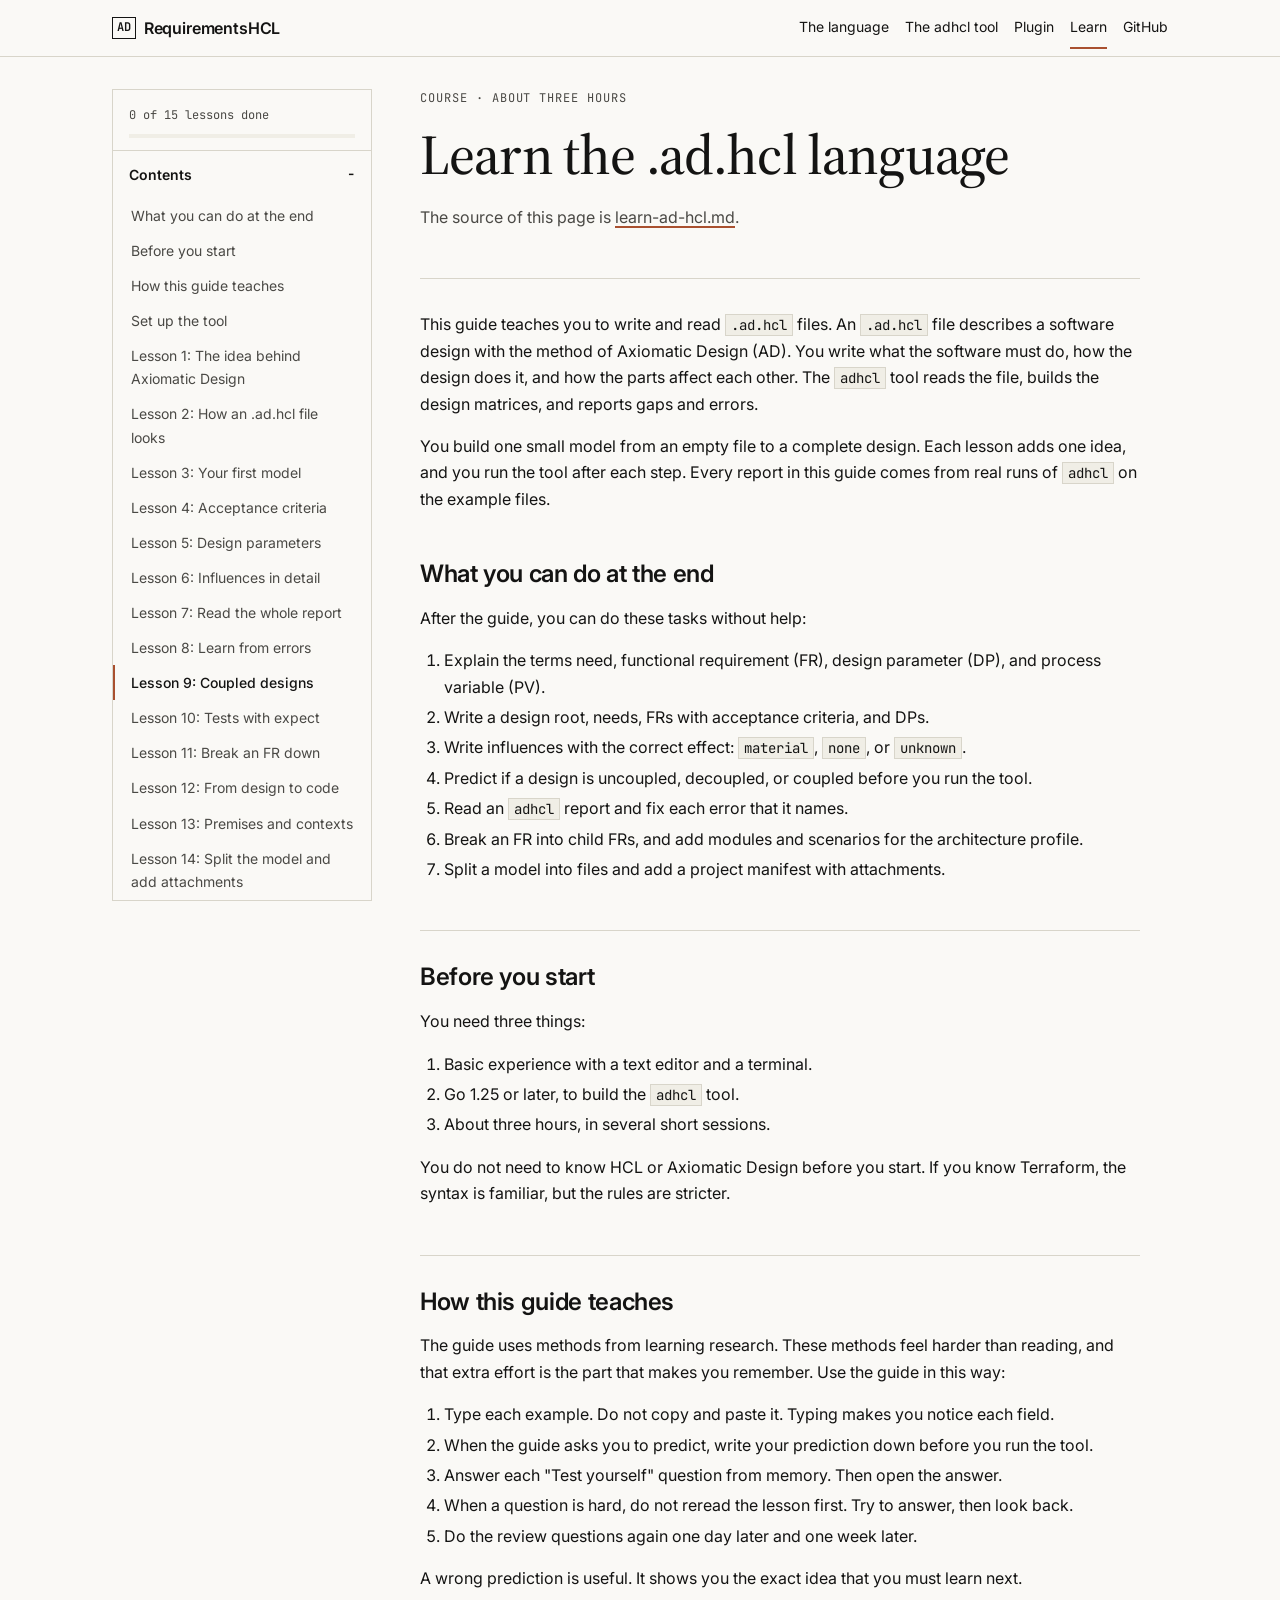
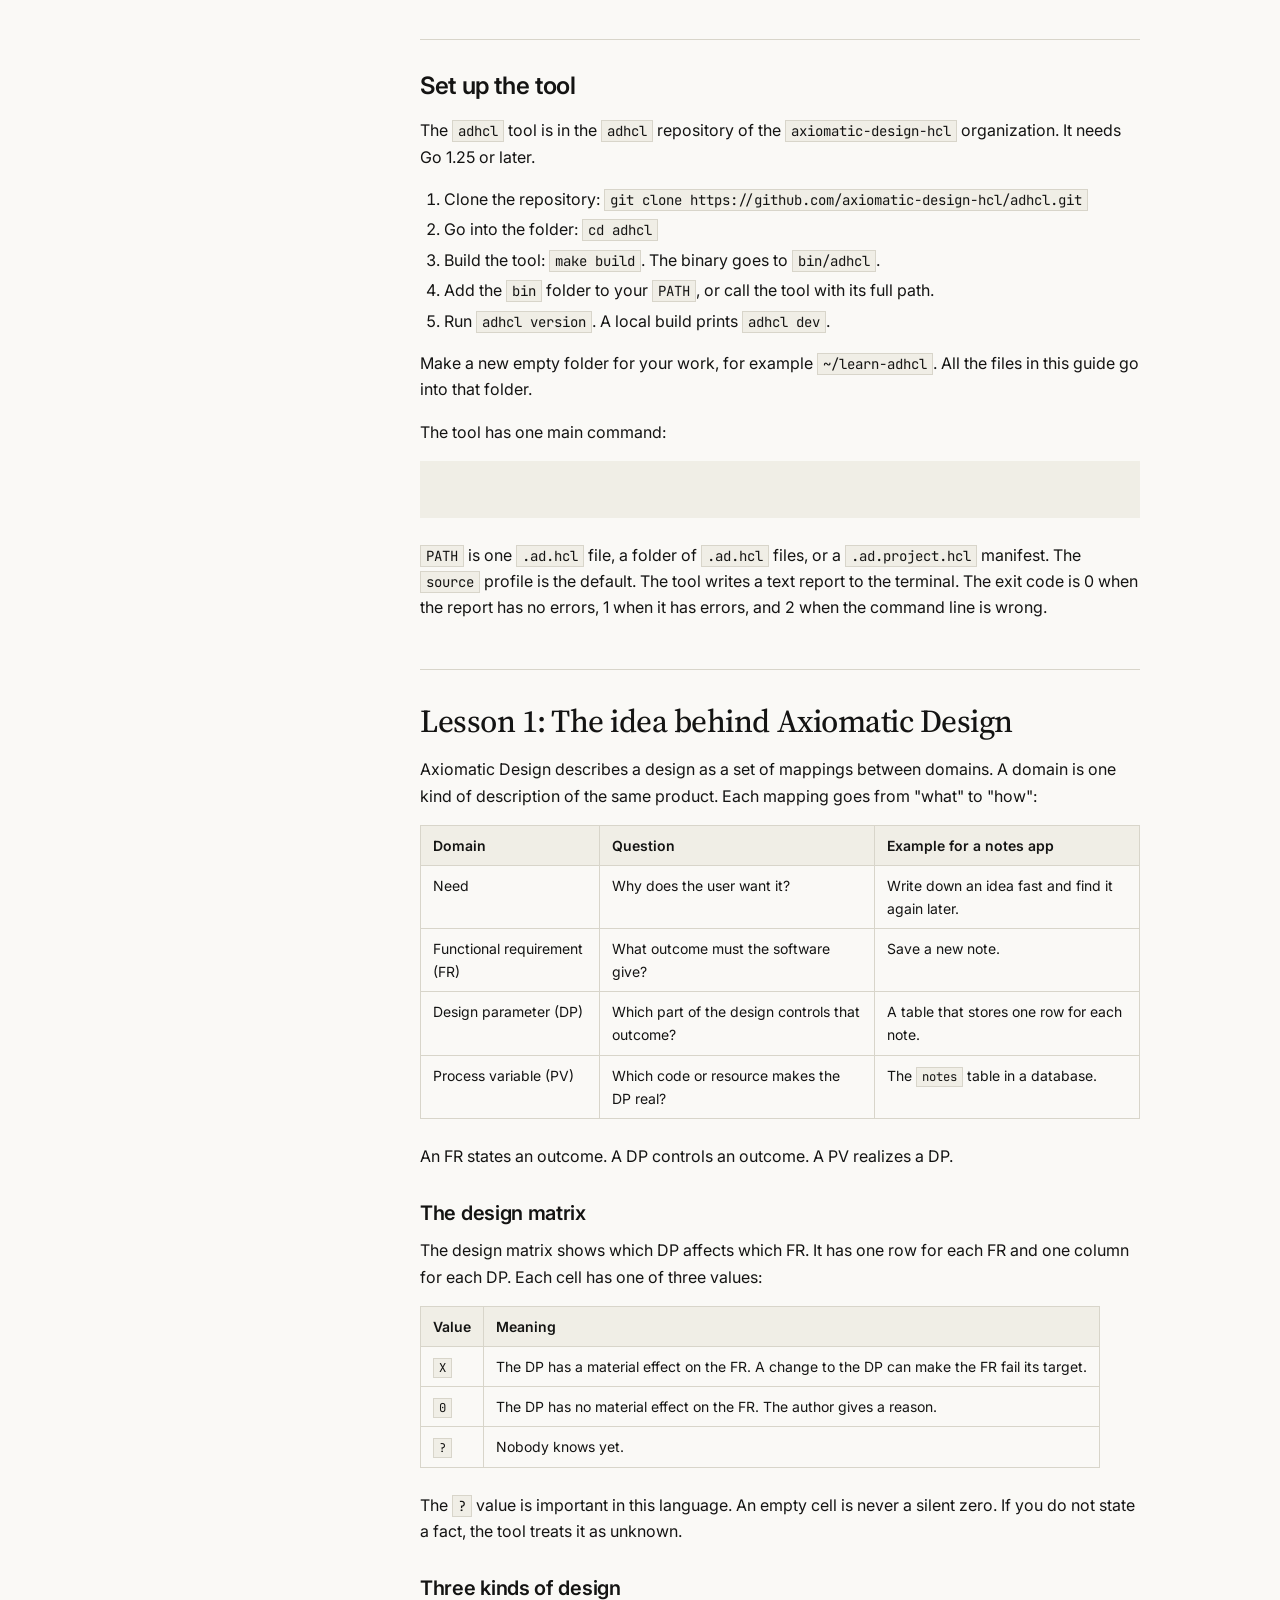
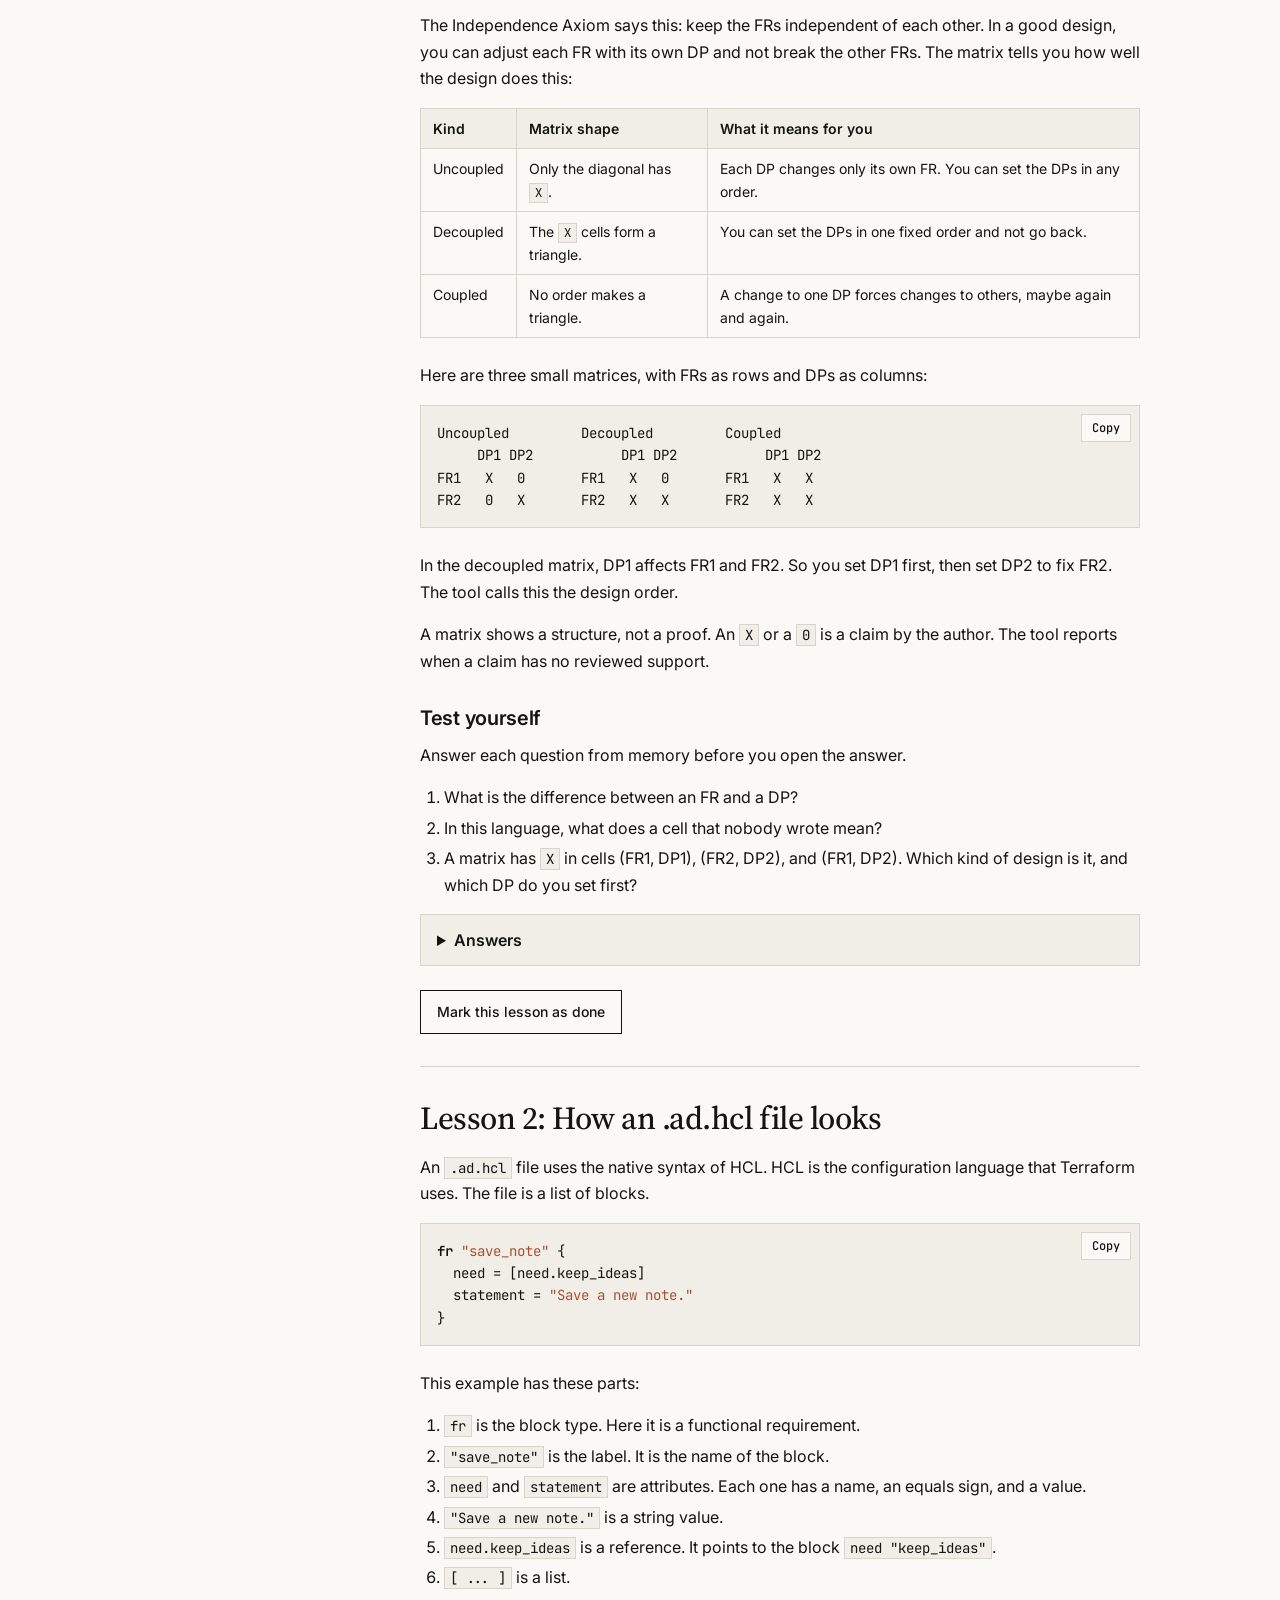
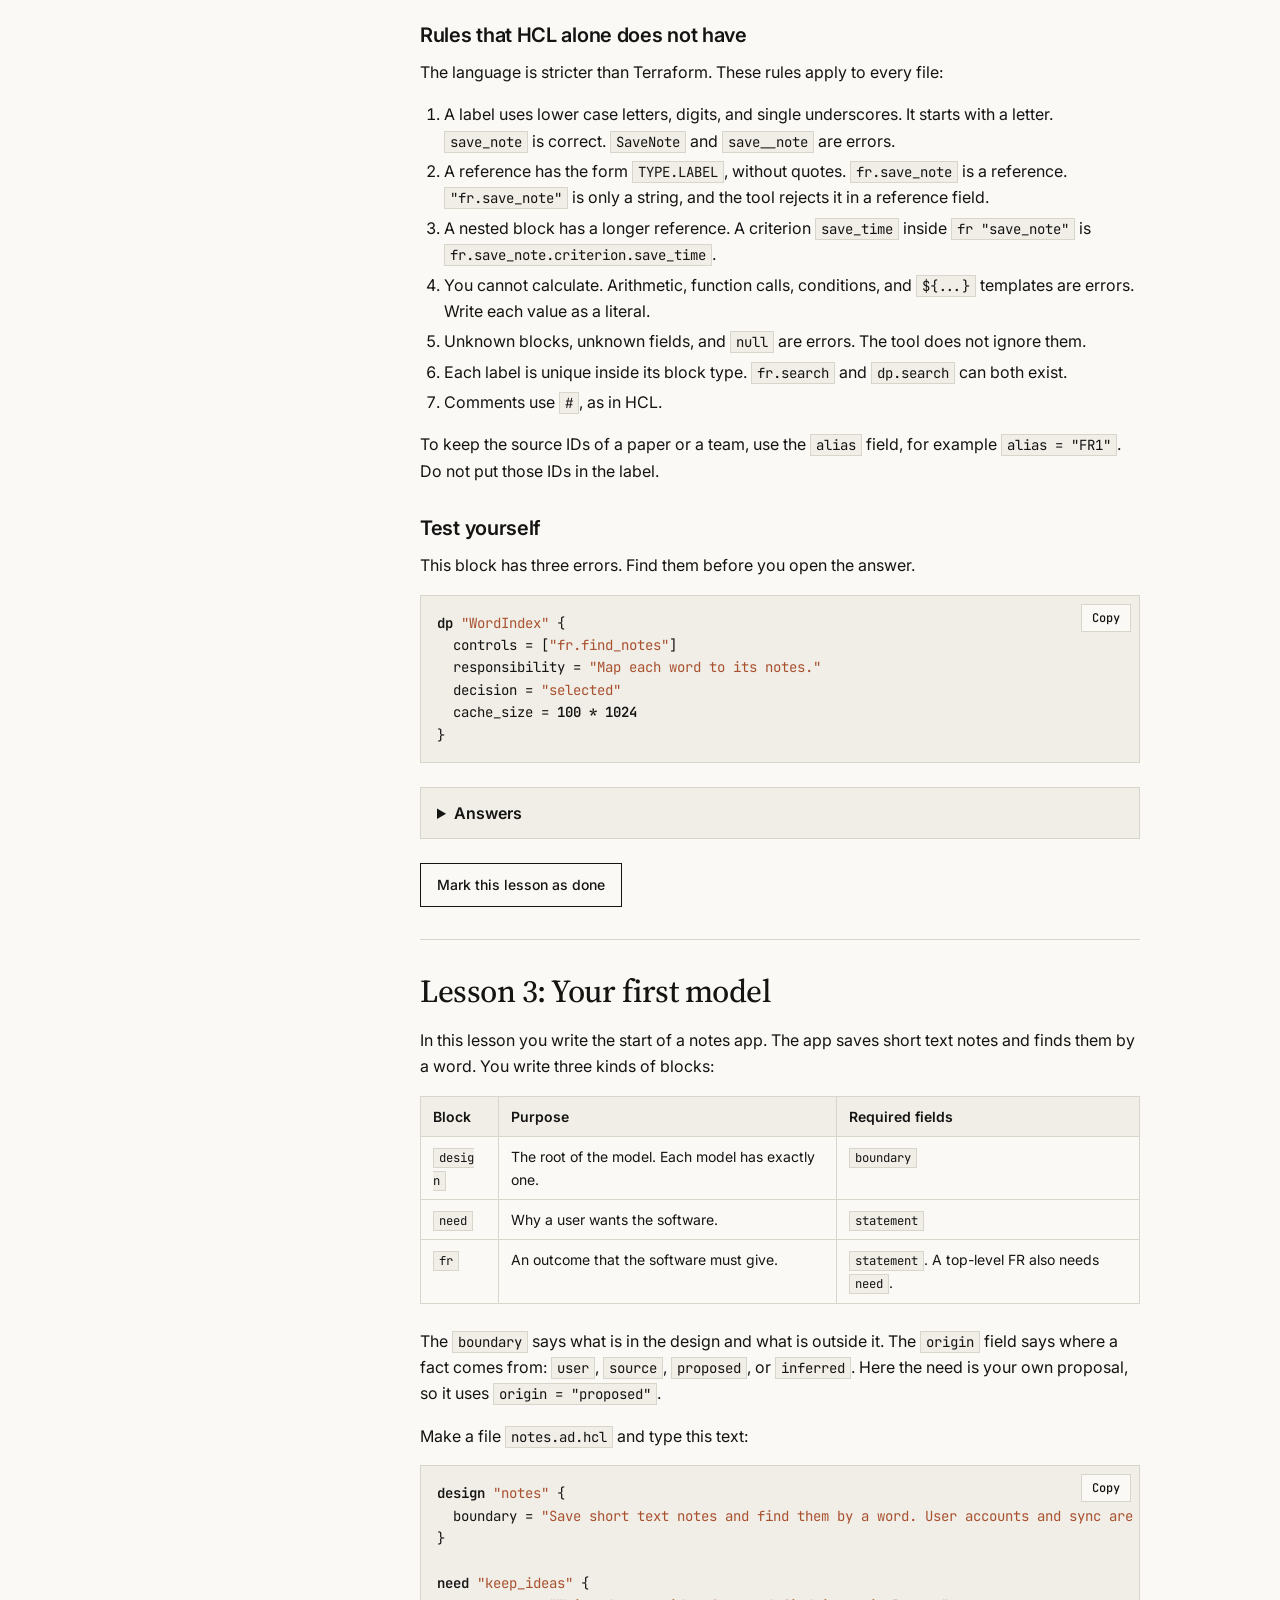
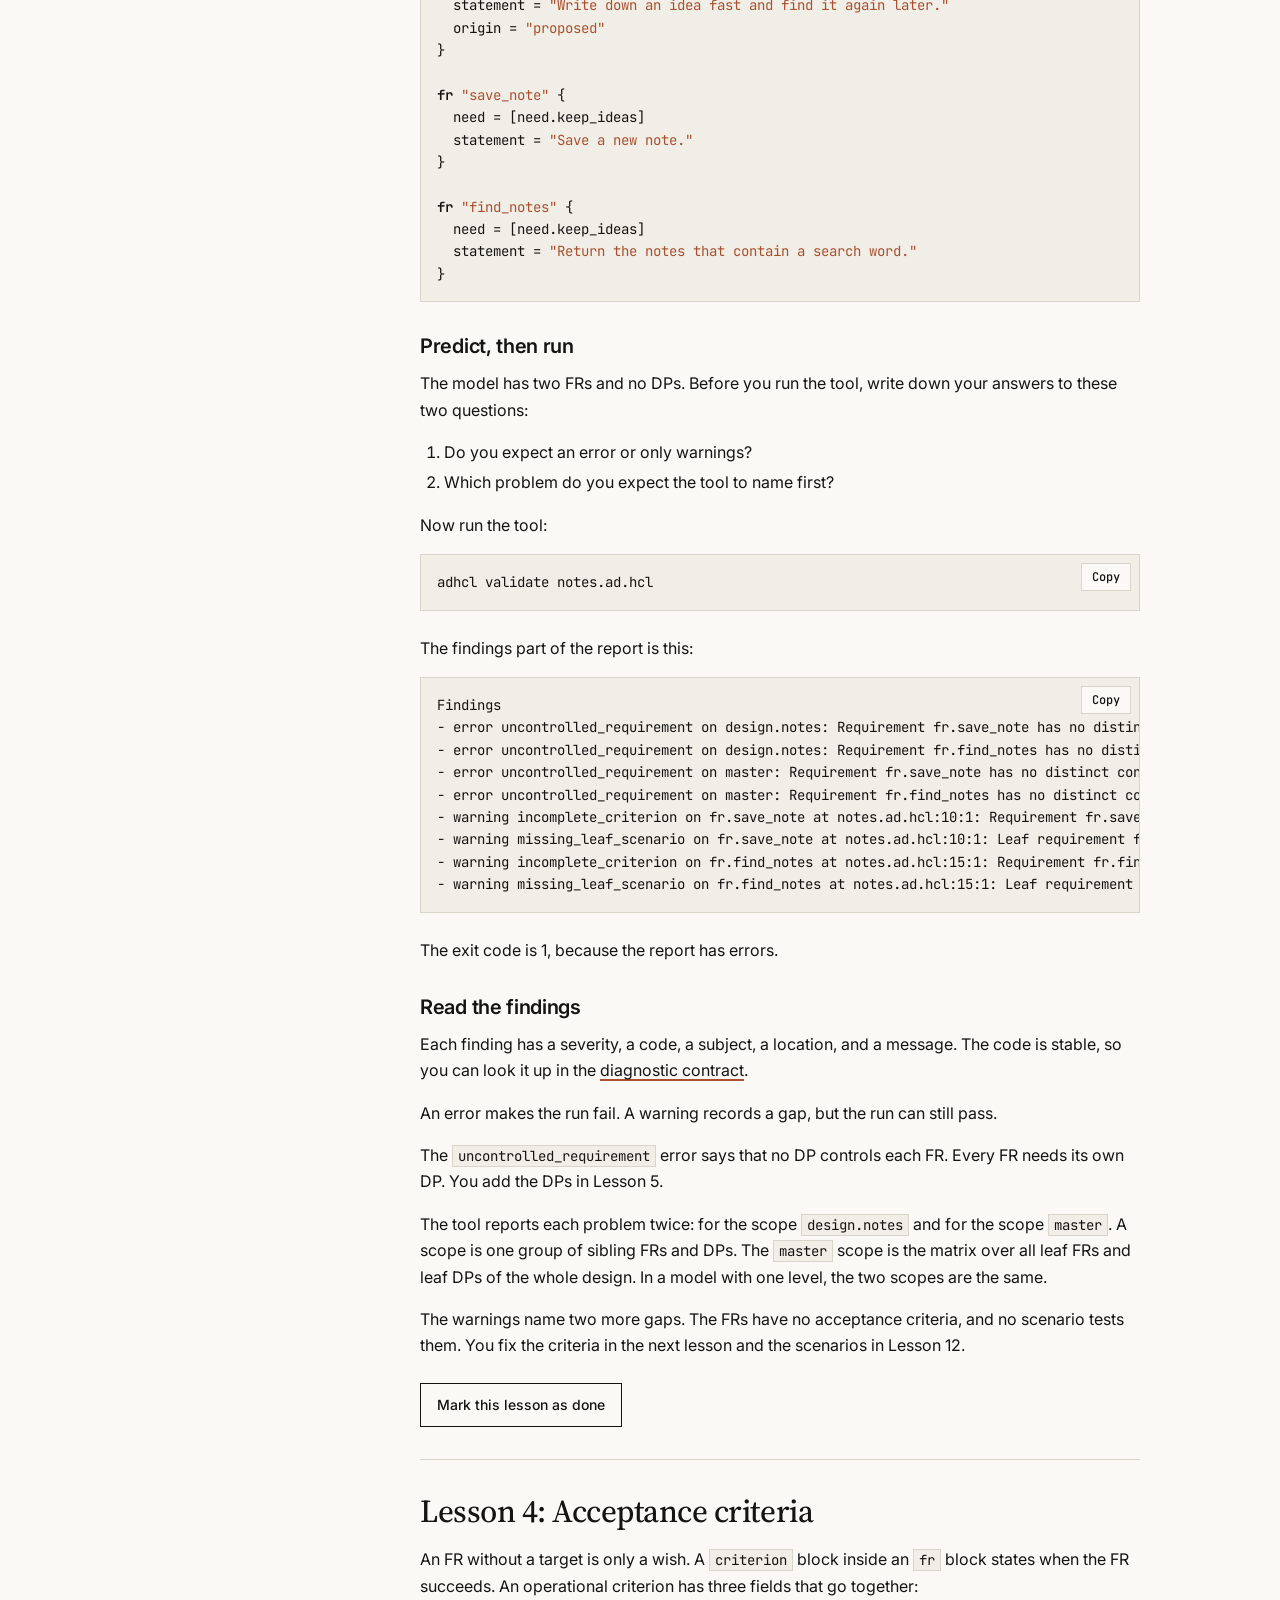
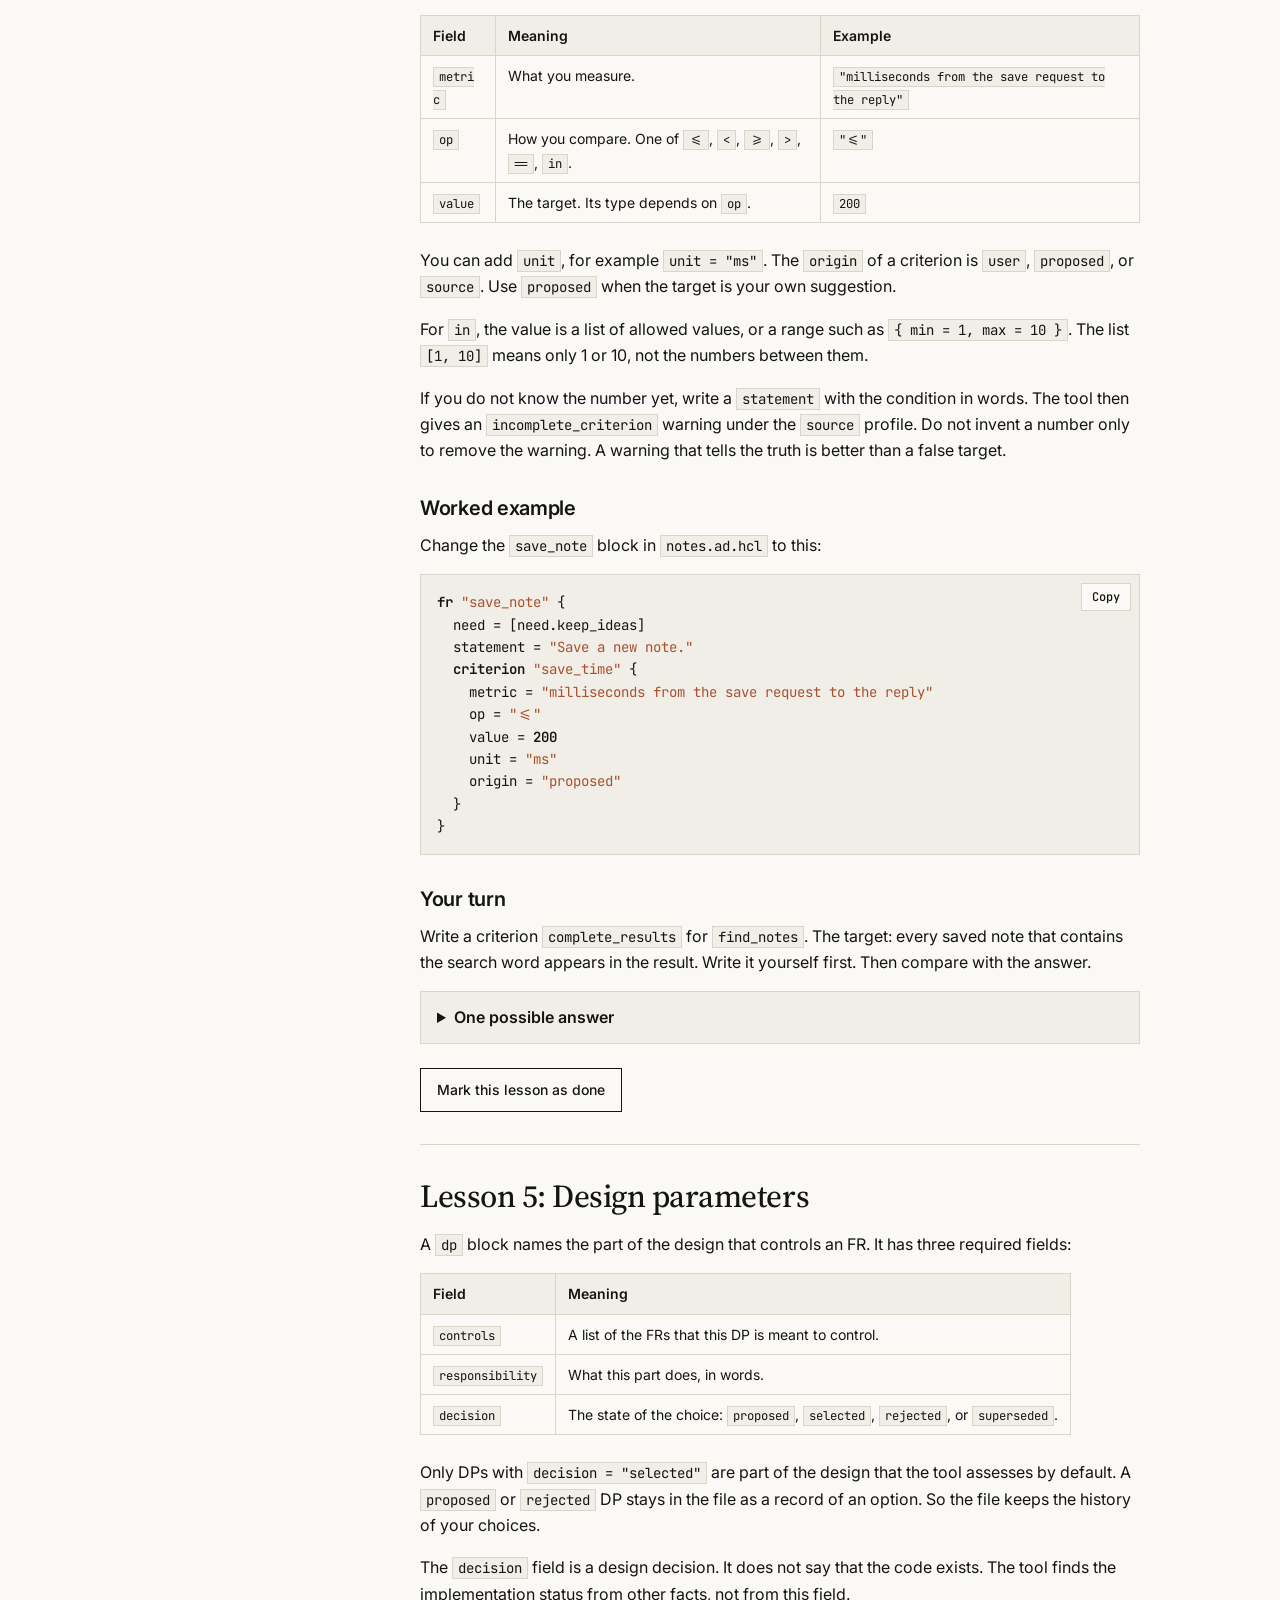
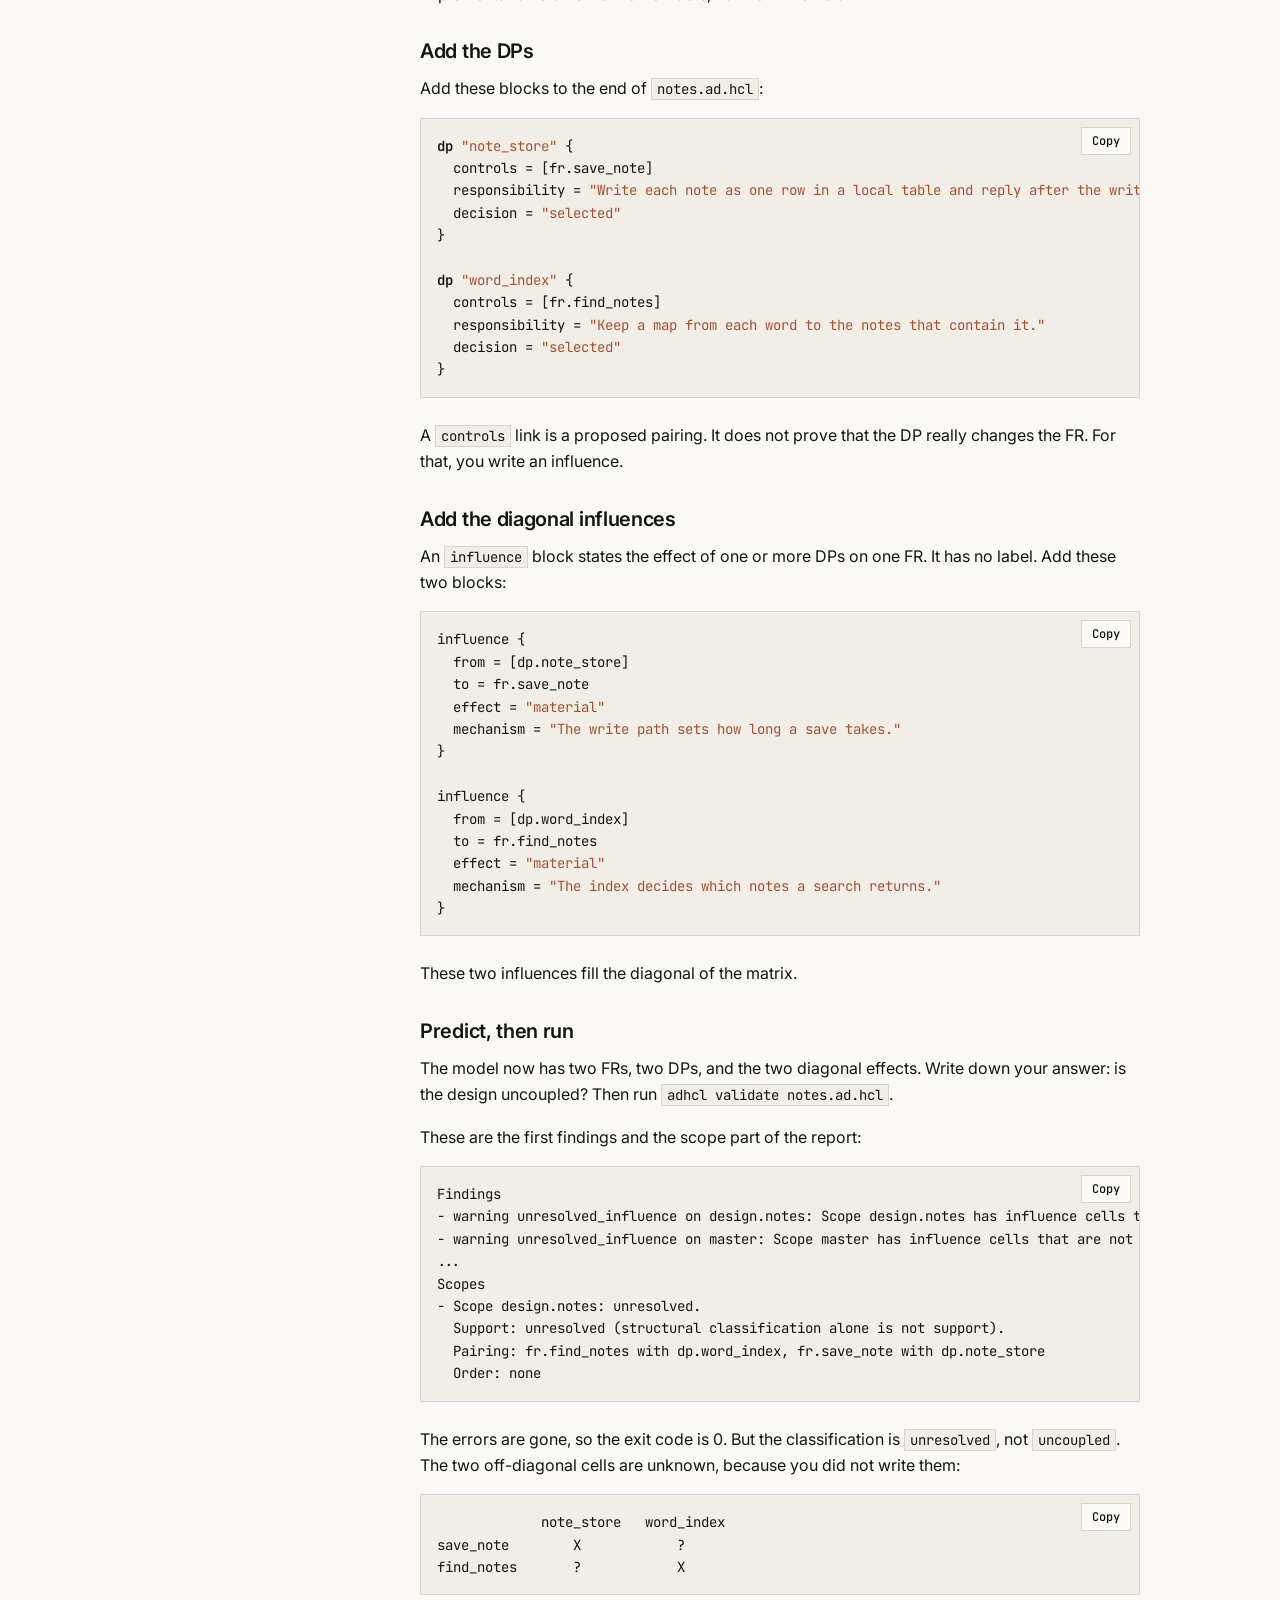
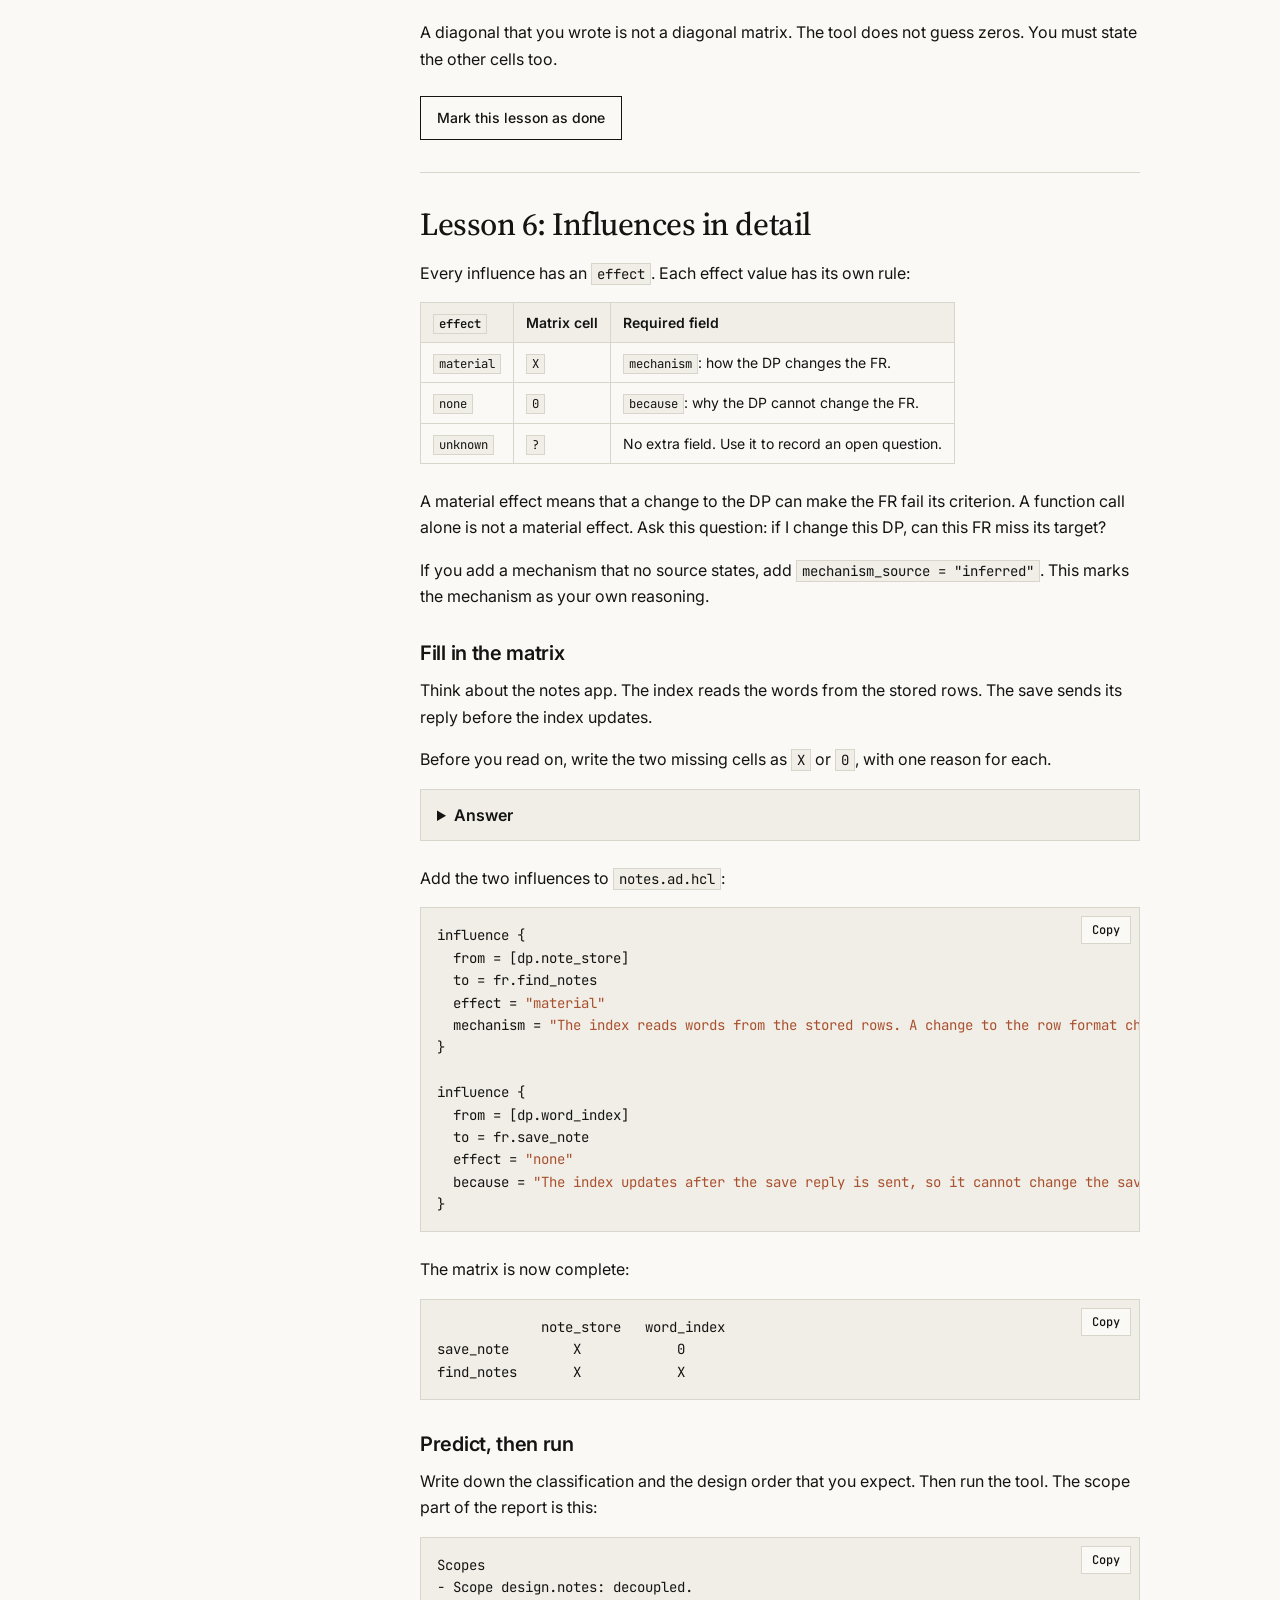
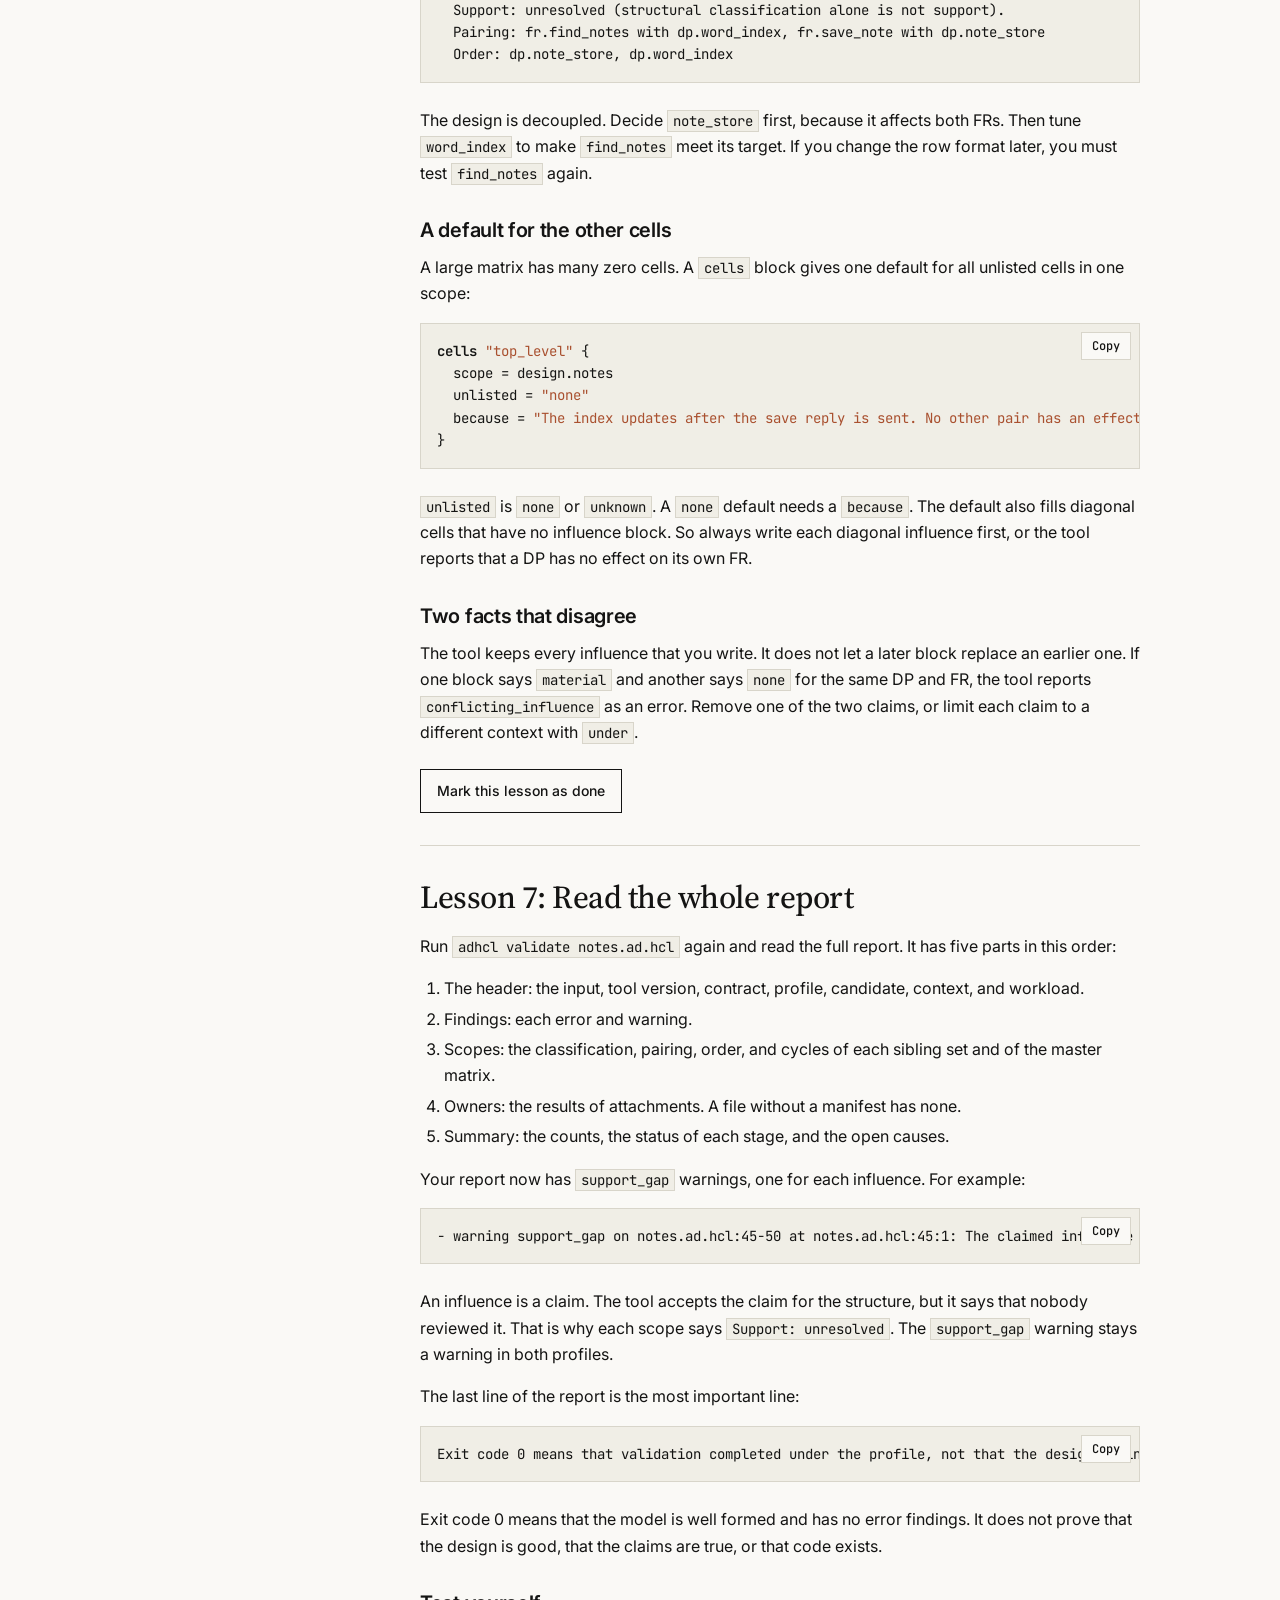
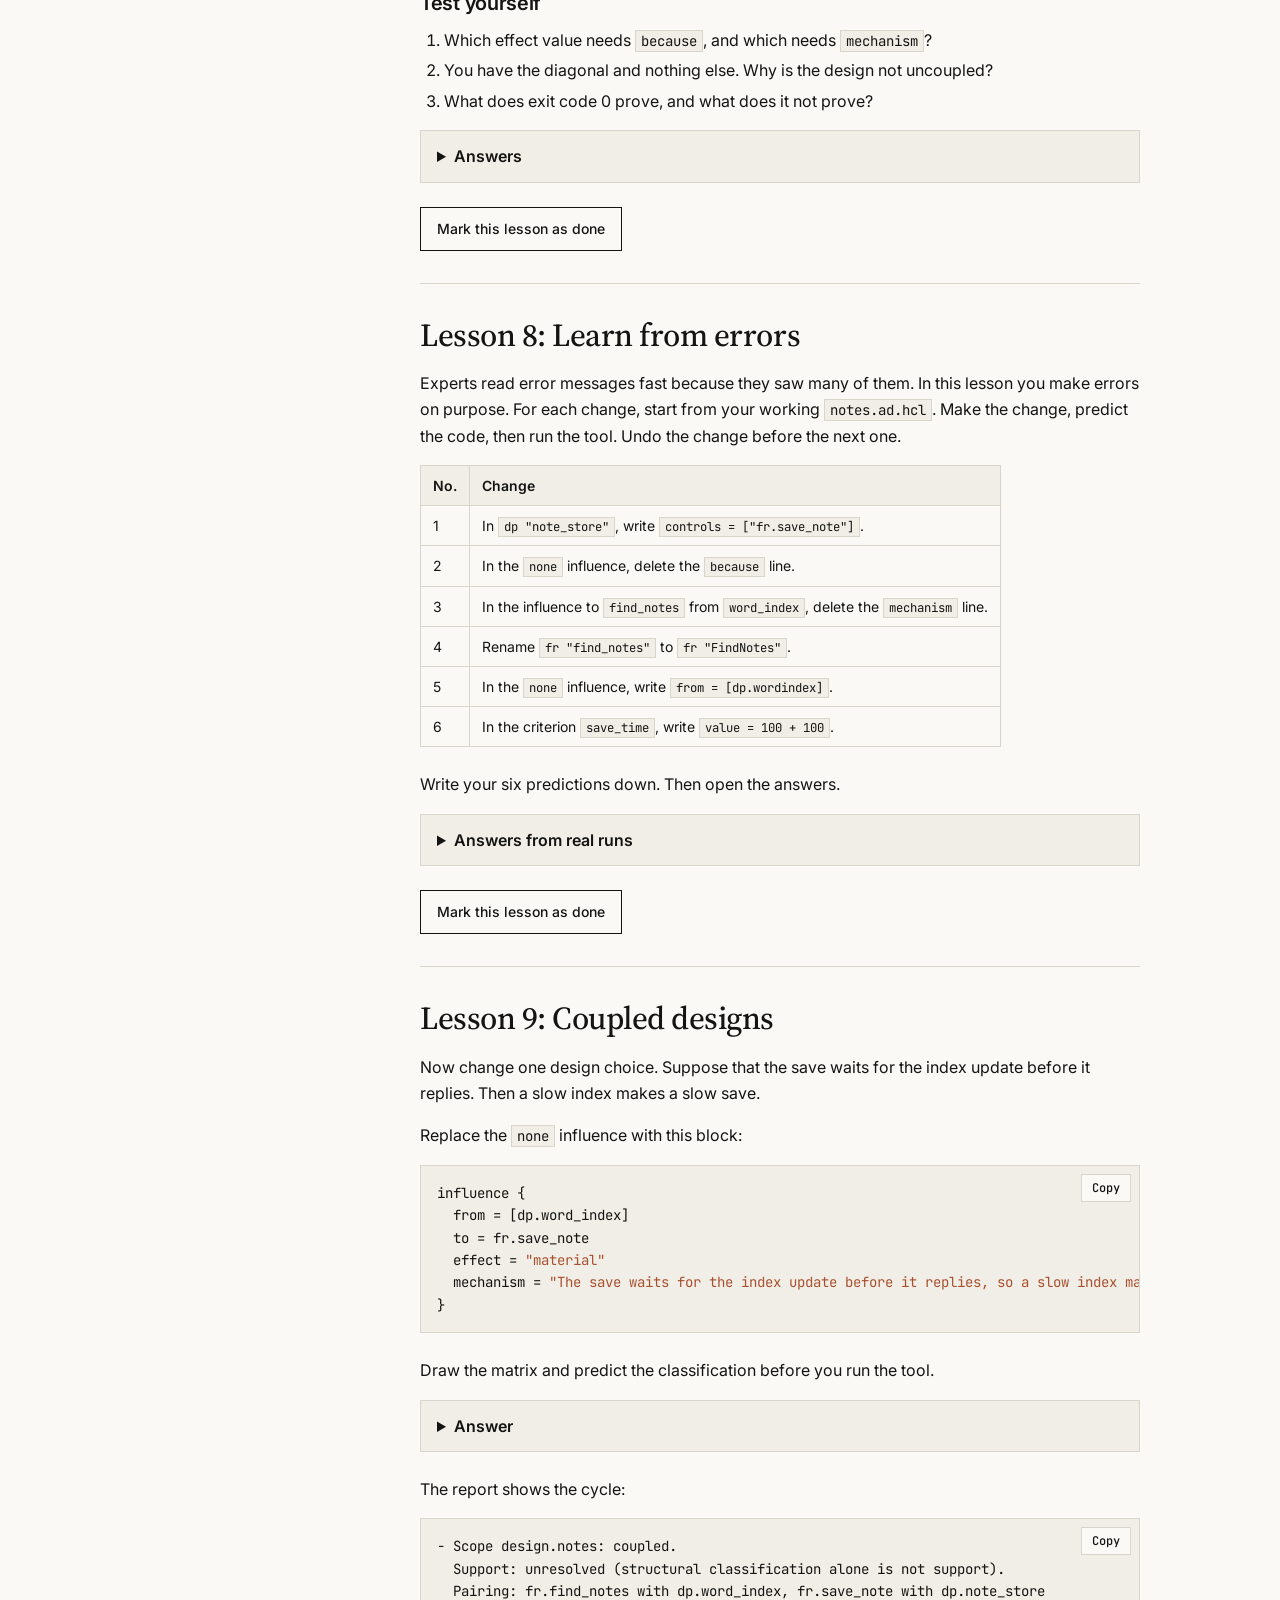
==== commit 91efd1eb: "Add a page for the Claude Code plugin and its two skills plugin.html describes the axiomatic-softwar" ====
--- a/learn.html
+++ b/learn.html
@@ -19,6 +19,7 @@
     <nav class="site-nav" aria-label="Main">
       <a href="index.html#what">The language</a>
       <a href="index.html#adhcl">The adhcl tool</a>
+      <a href="plugin.html">Plugin</a>
       <a href="learn.html" aria-current="page">Learn</a>
       <a href="https://github.com/axiomatic-design-hcl">GitHub</a>
     </nav>
@@ -1665,6 +1666,7 @@
 <li>The <a href="https://github.com/axiomatic-design-hcl/spec/blob/main/docs/assessment-contract.md">assessment contract</a> explains how the tool derives its results.</li>
 <li>The <a href="https://github.com/axiomatic-design-hcl/spec/tree/main/examples/starter">starter example</a> shows a complete project with all three attachment roles.</li>
 <li>The <a href="https://github.com/axiomatic-design-hcl/adhcl#readme">adhcl README</a> explains the command line, the inputs, and the exit codes.</li>
+<li>The <a href="https://github.com/axiomatic-design-hcl/axiomatic-design-plugin">Axiomatic Design plugin</a> adds two skills to Claude Code. One skill applies the method to a system. The other skill writes the design as <code>.ad.hcl</code> files. The <a href="plugin.html">plugin page</a> describes both skills.</li>
 </ol></section>
   </main>
 </div>
--- a/assets/site.css
+++ b/assets/site.css
@@ -242,3 +242,5 @@
 
 @media (prefers-reduced-motion: reduce) { * { transition: none !important; scroll-behavior: auto !important; } }
 @media (prefers-reduced-motion: no-preference) { html { scroll-behavior: smooth; } }
+
+@media (max-width: 480px) { .site-nav { gap: var(--s3); font-size: var(--t12); } }
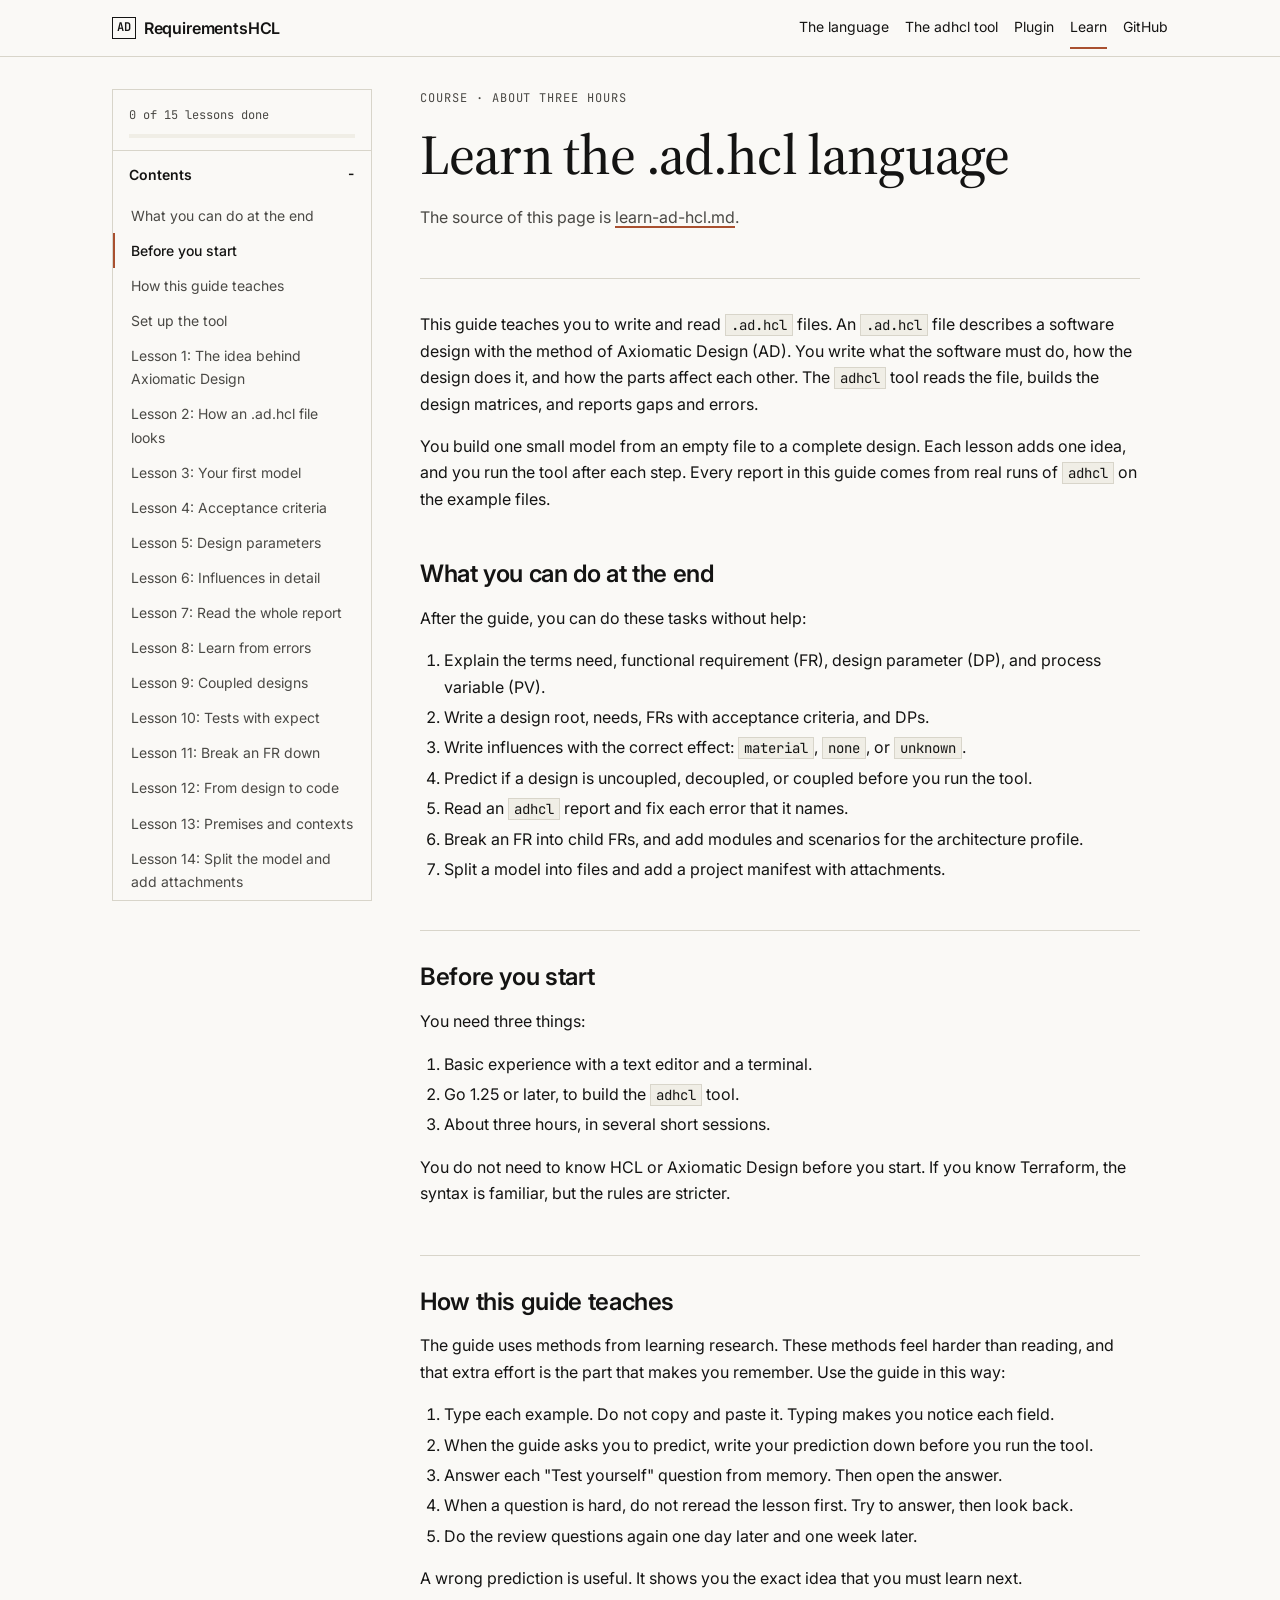
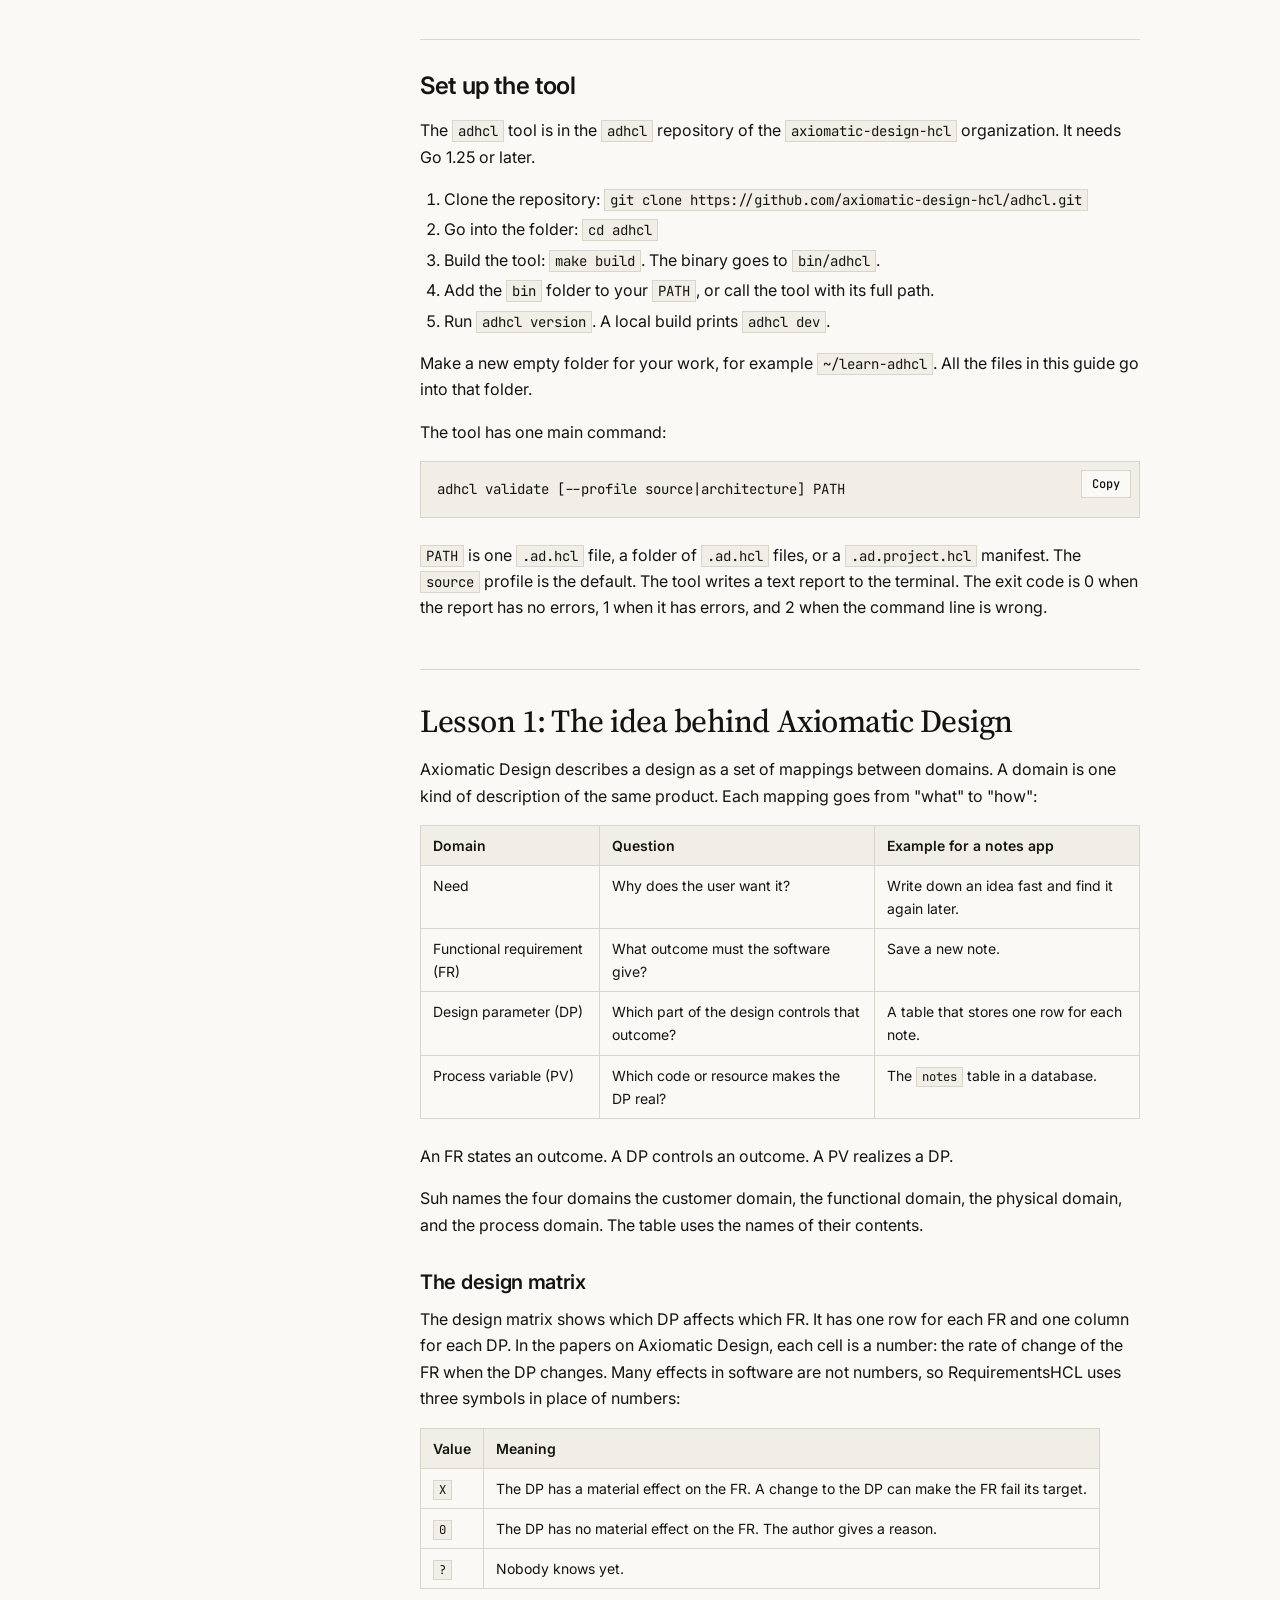
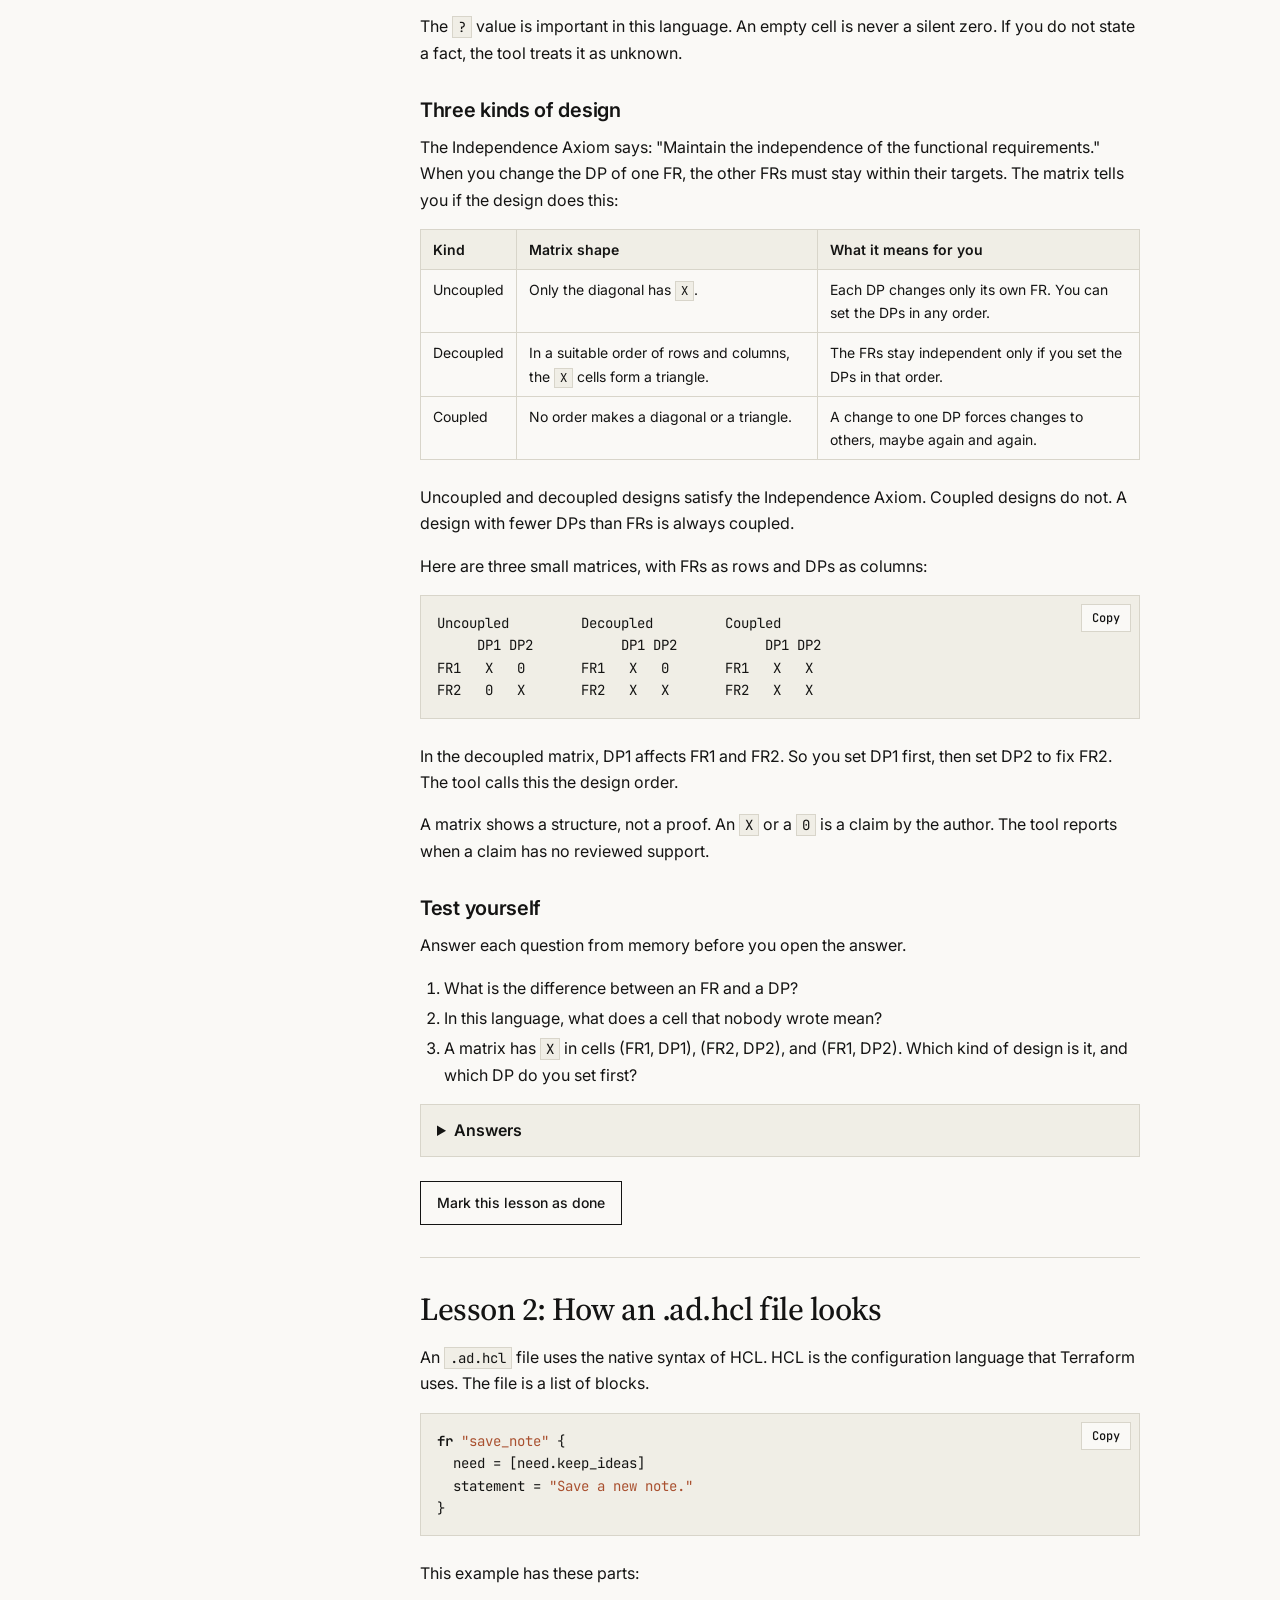
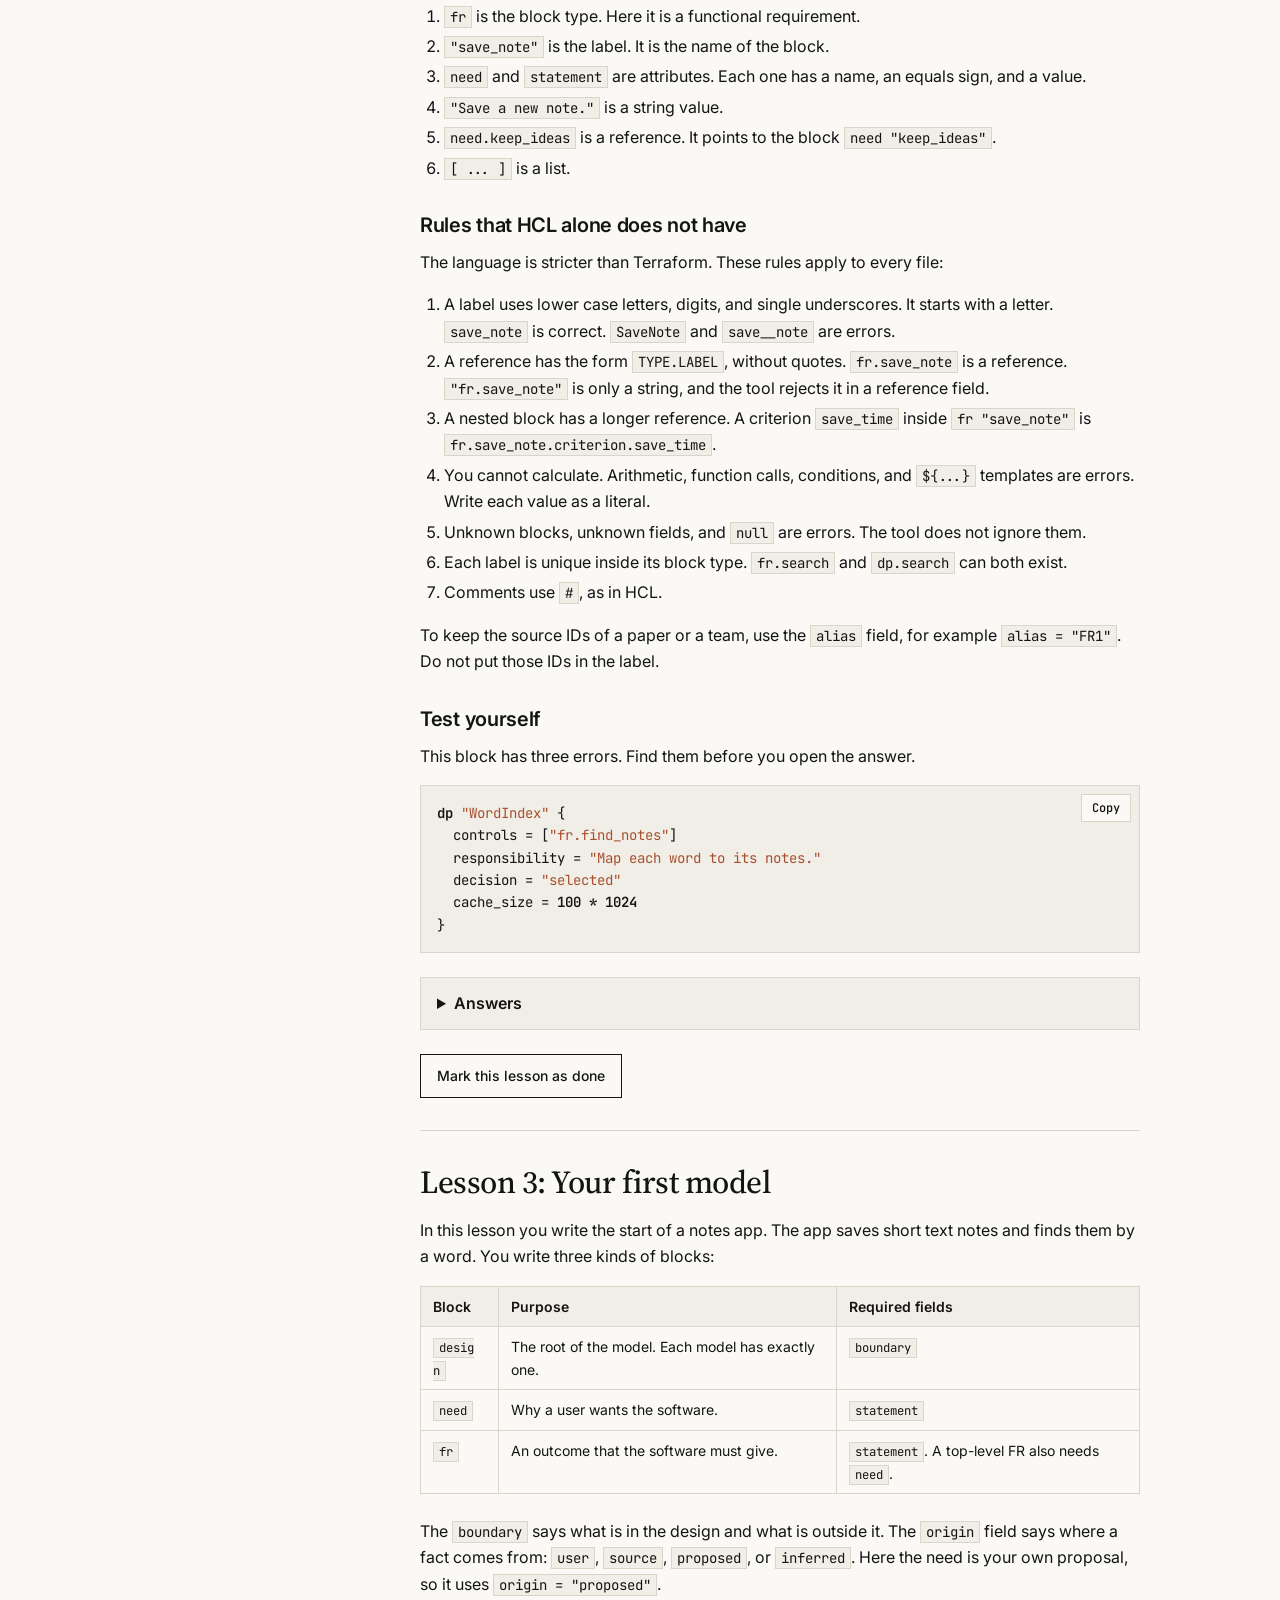
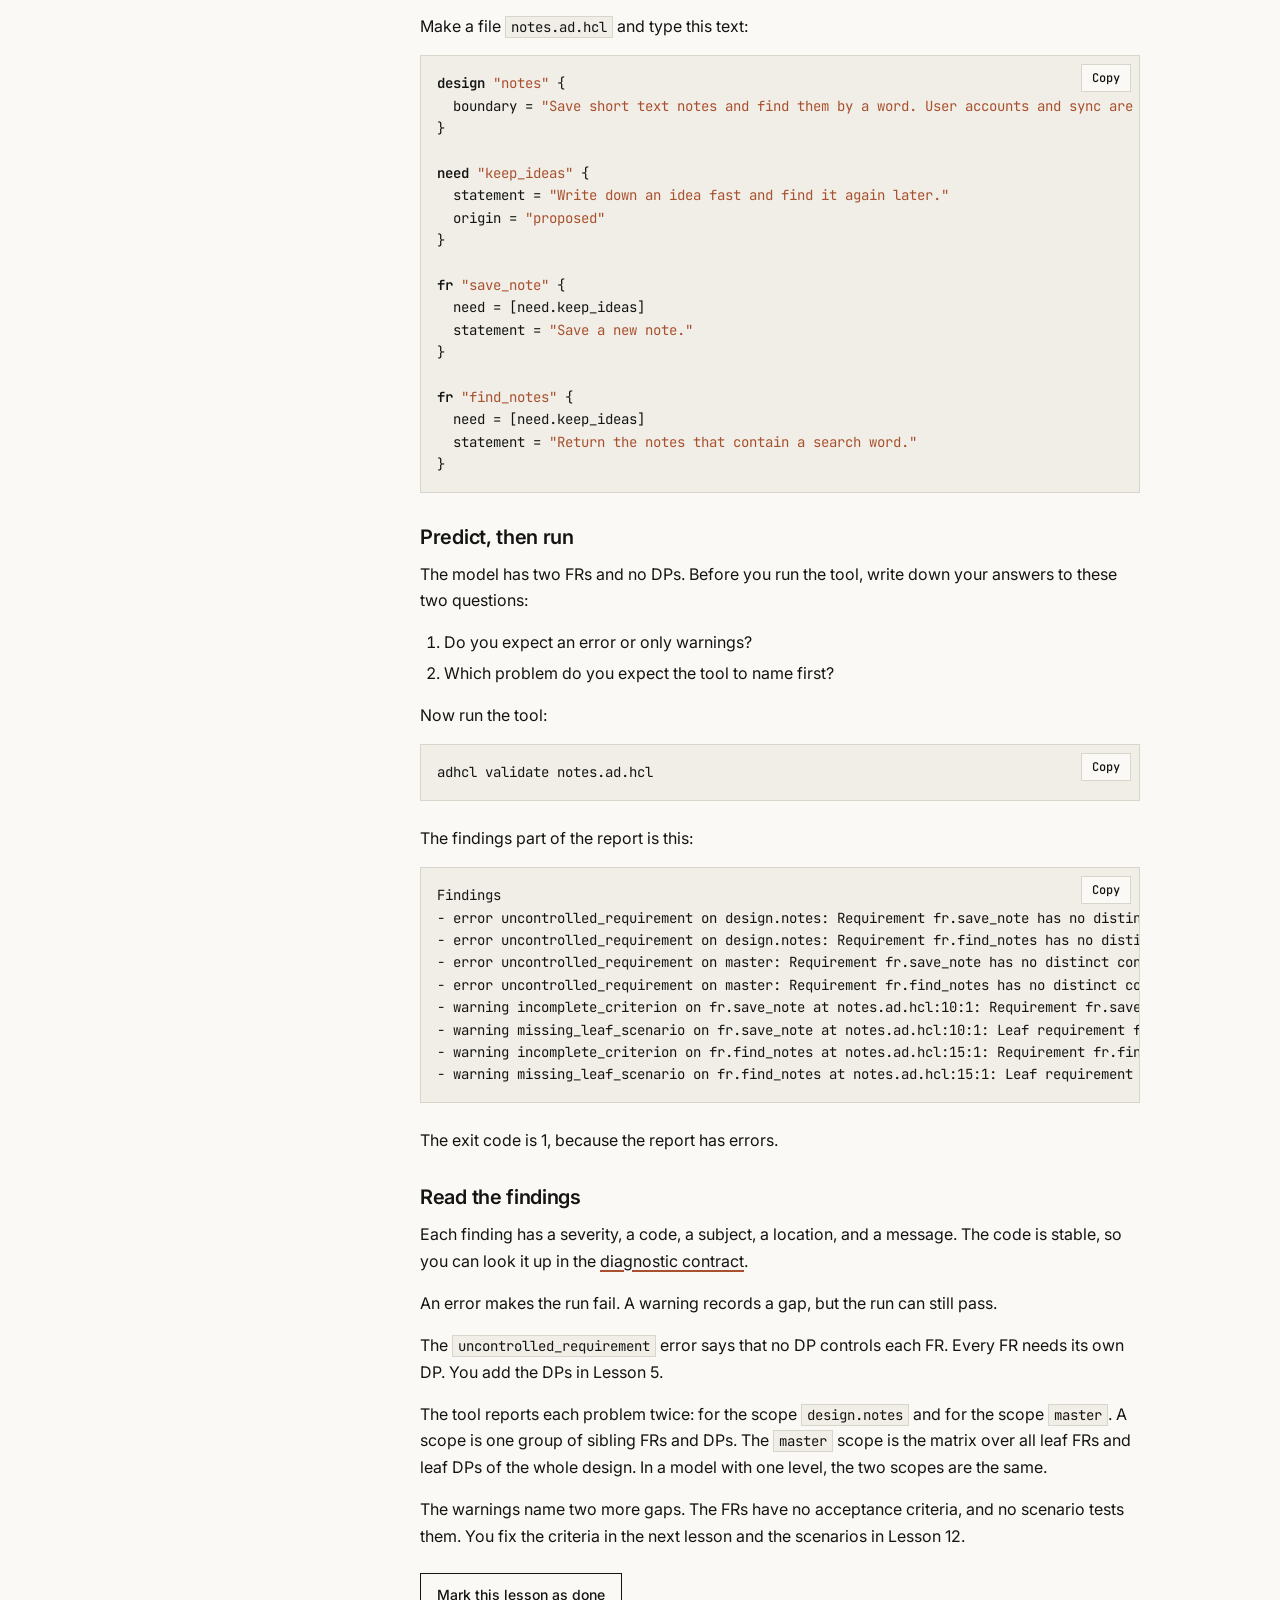
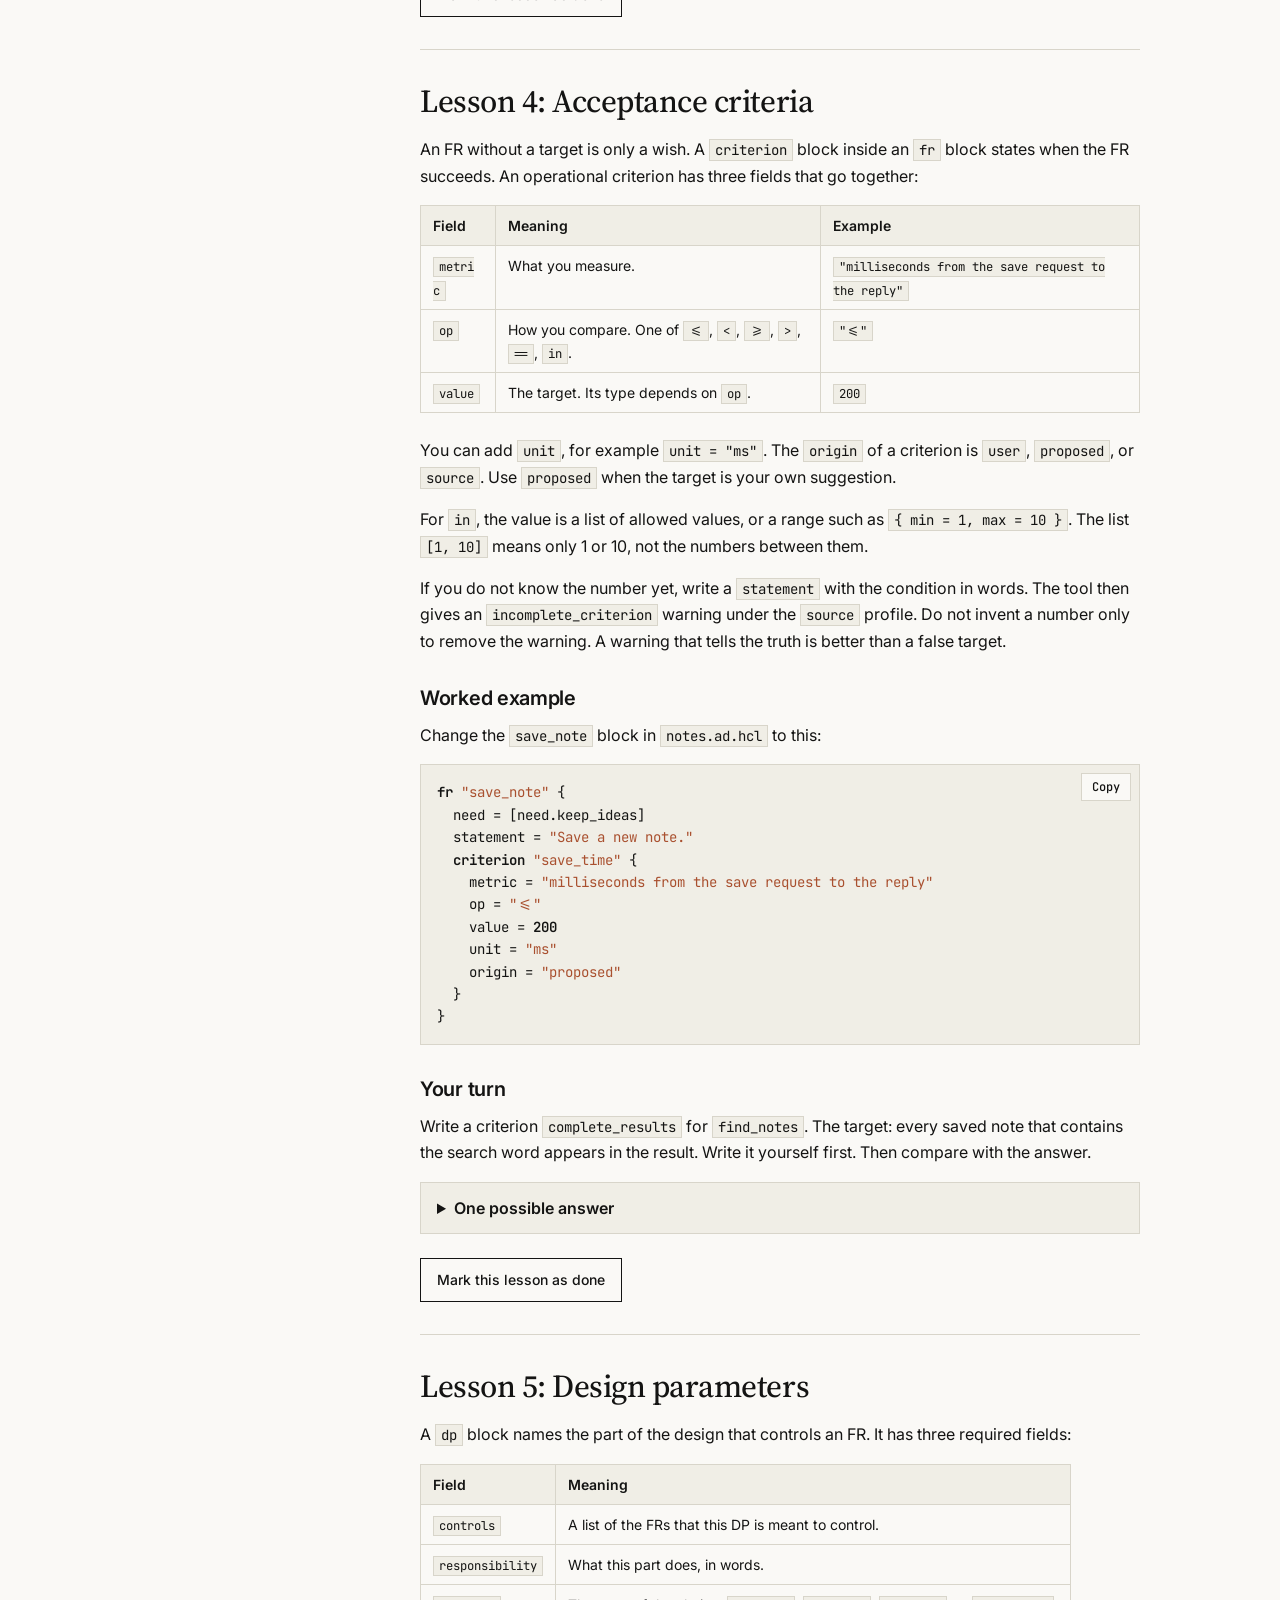
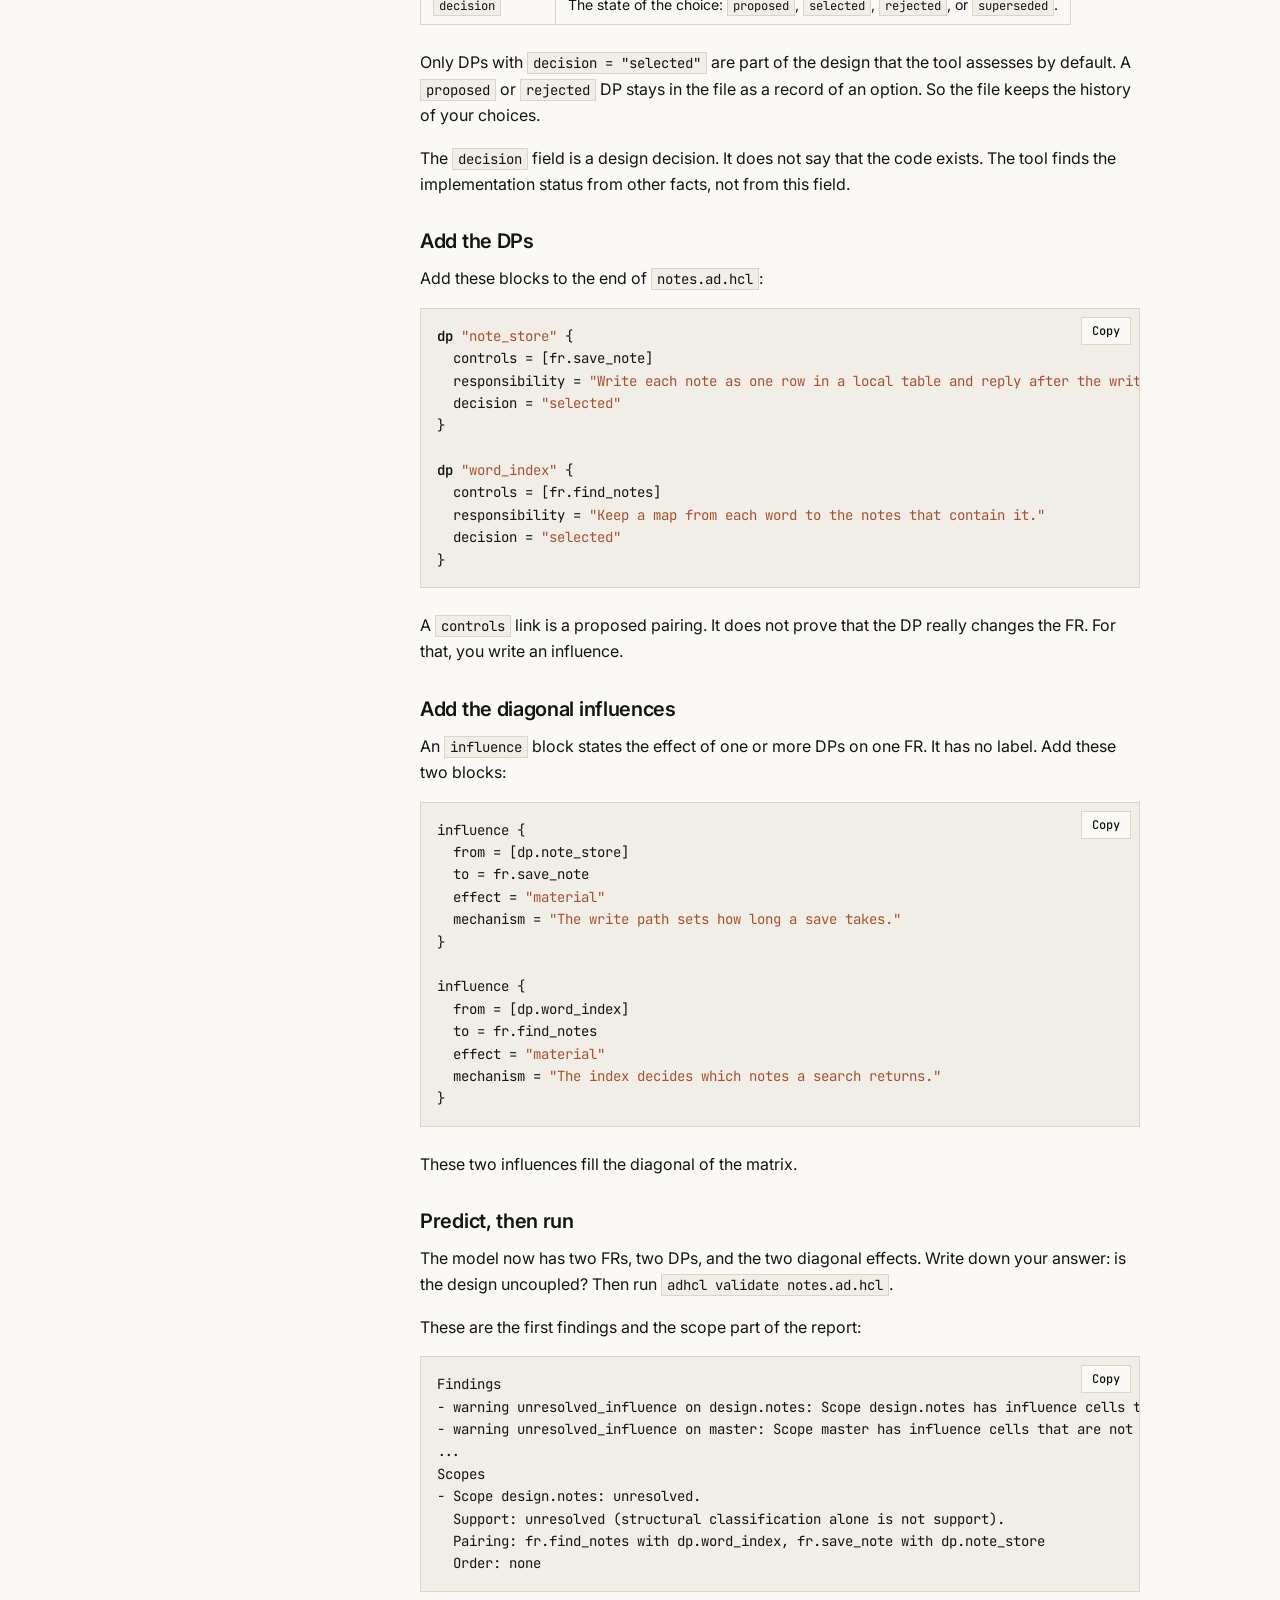
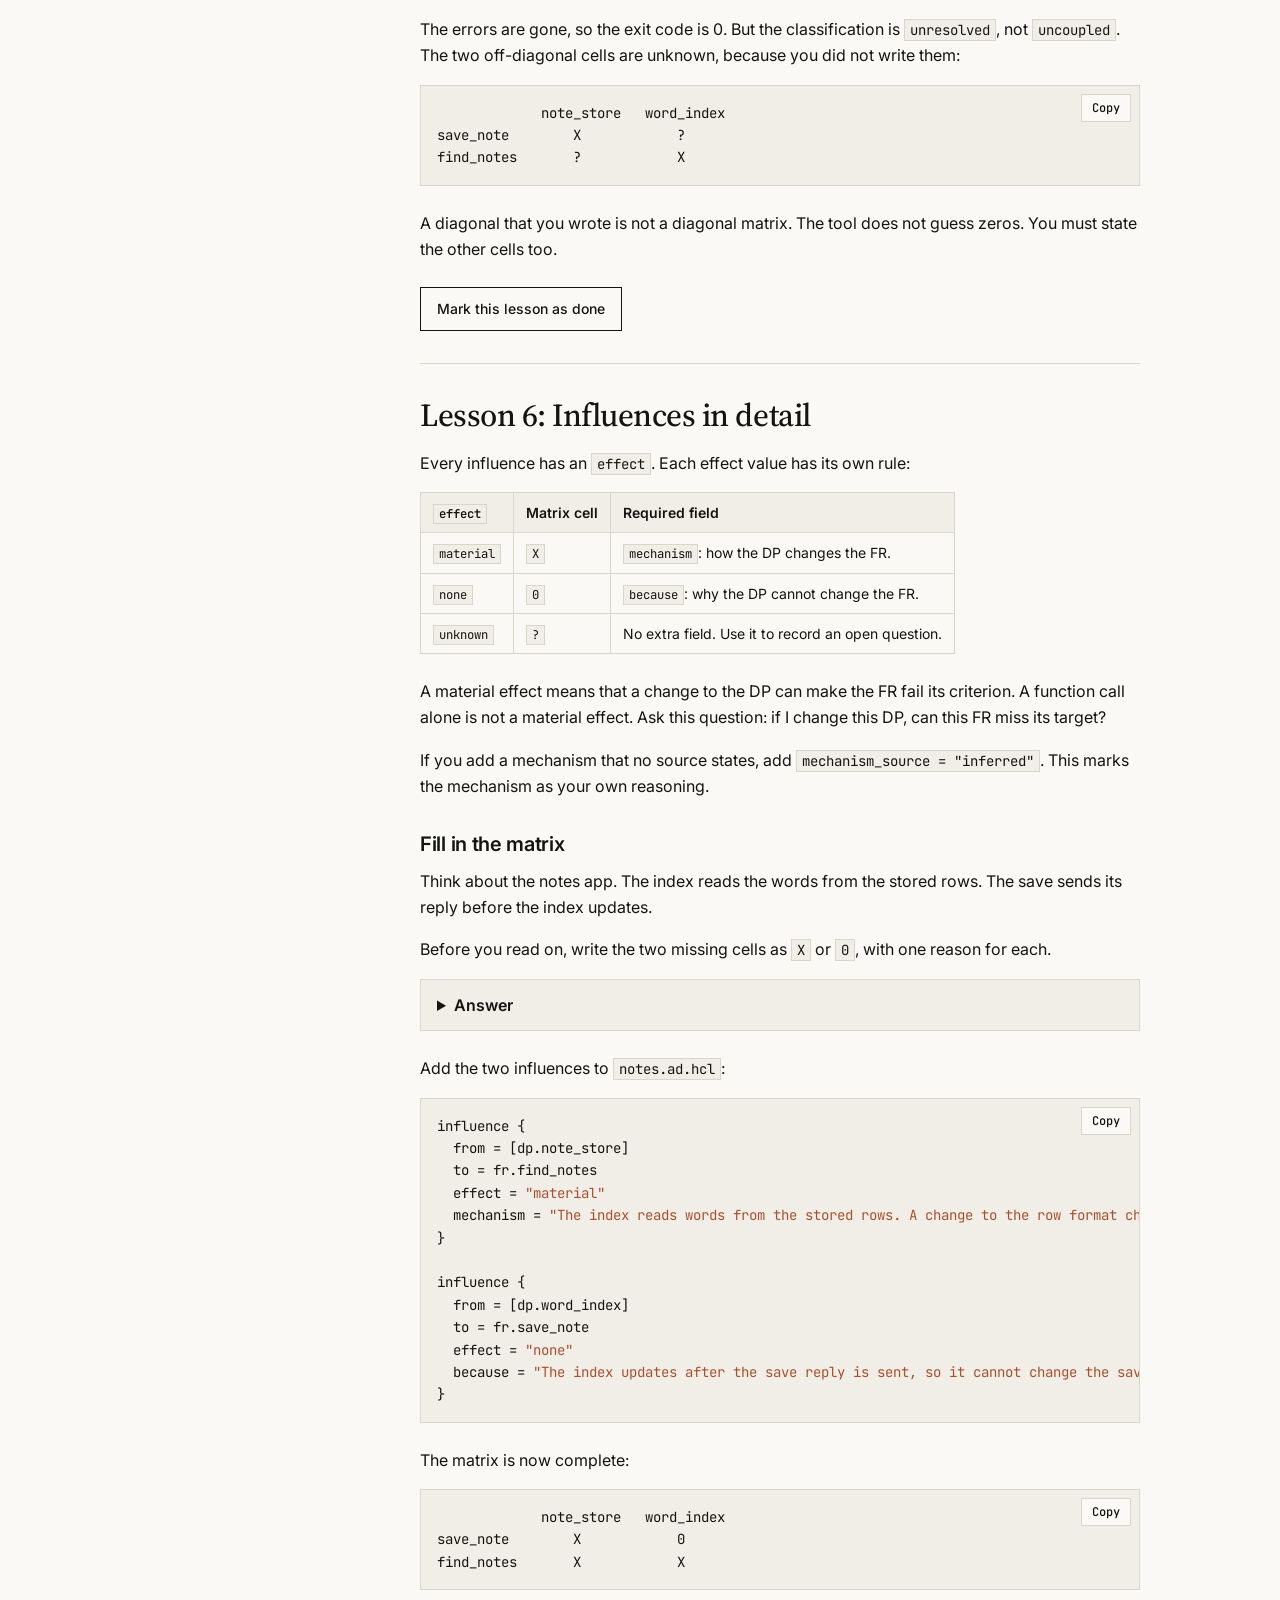
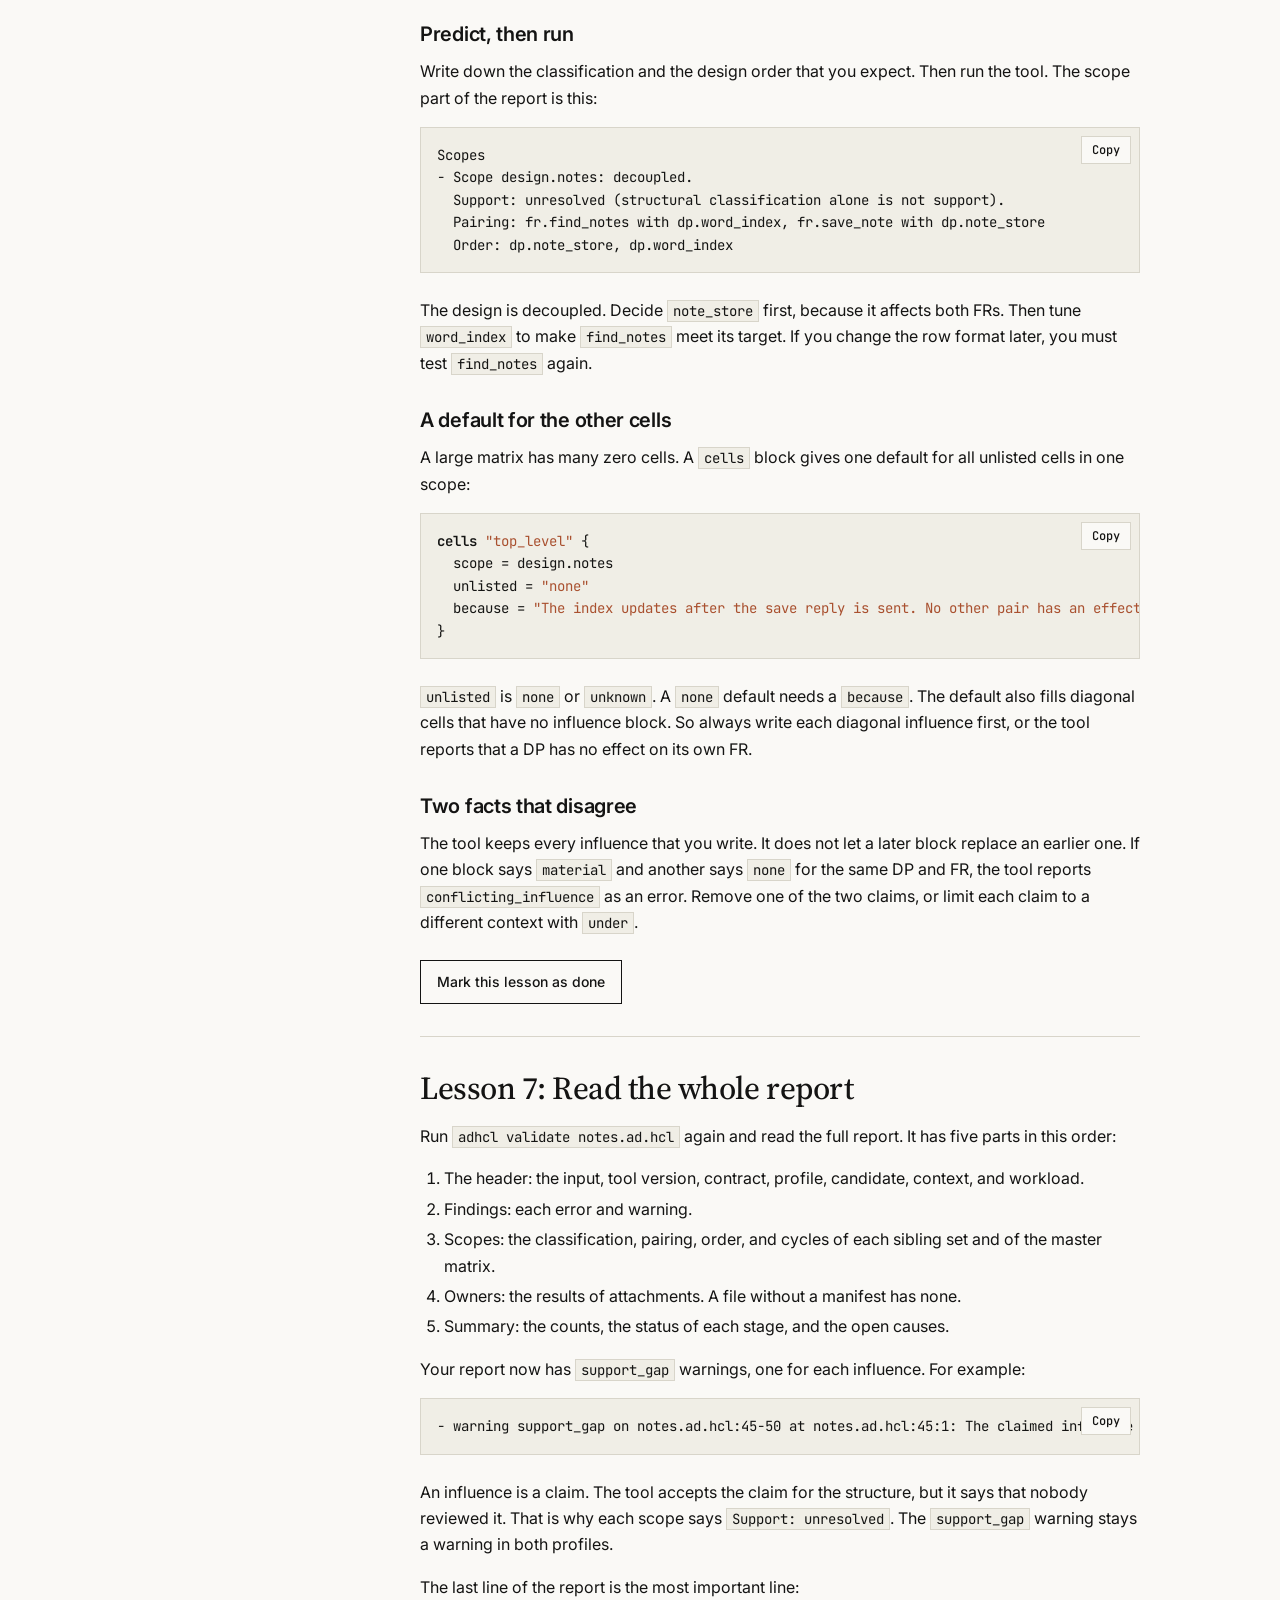
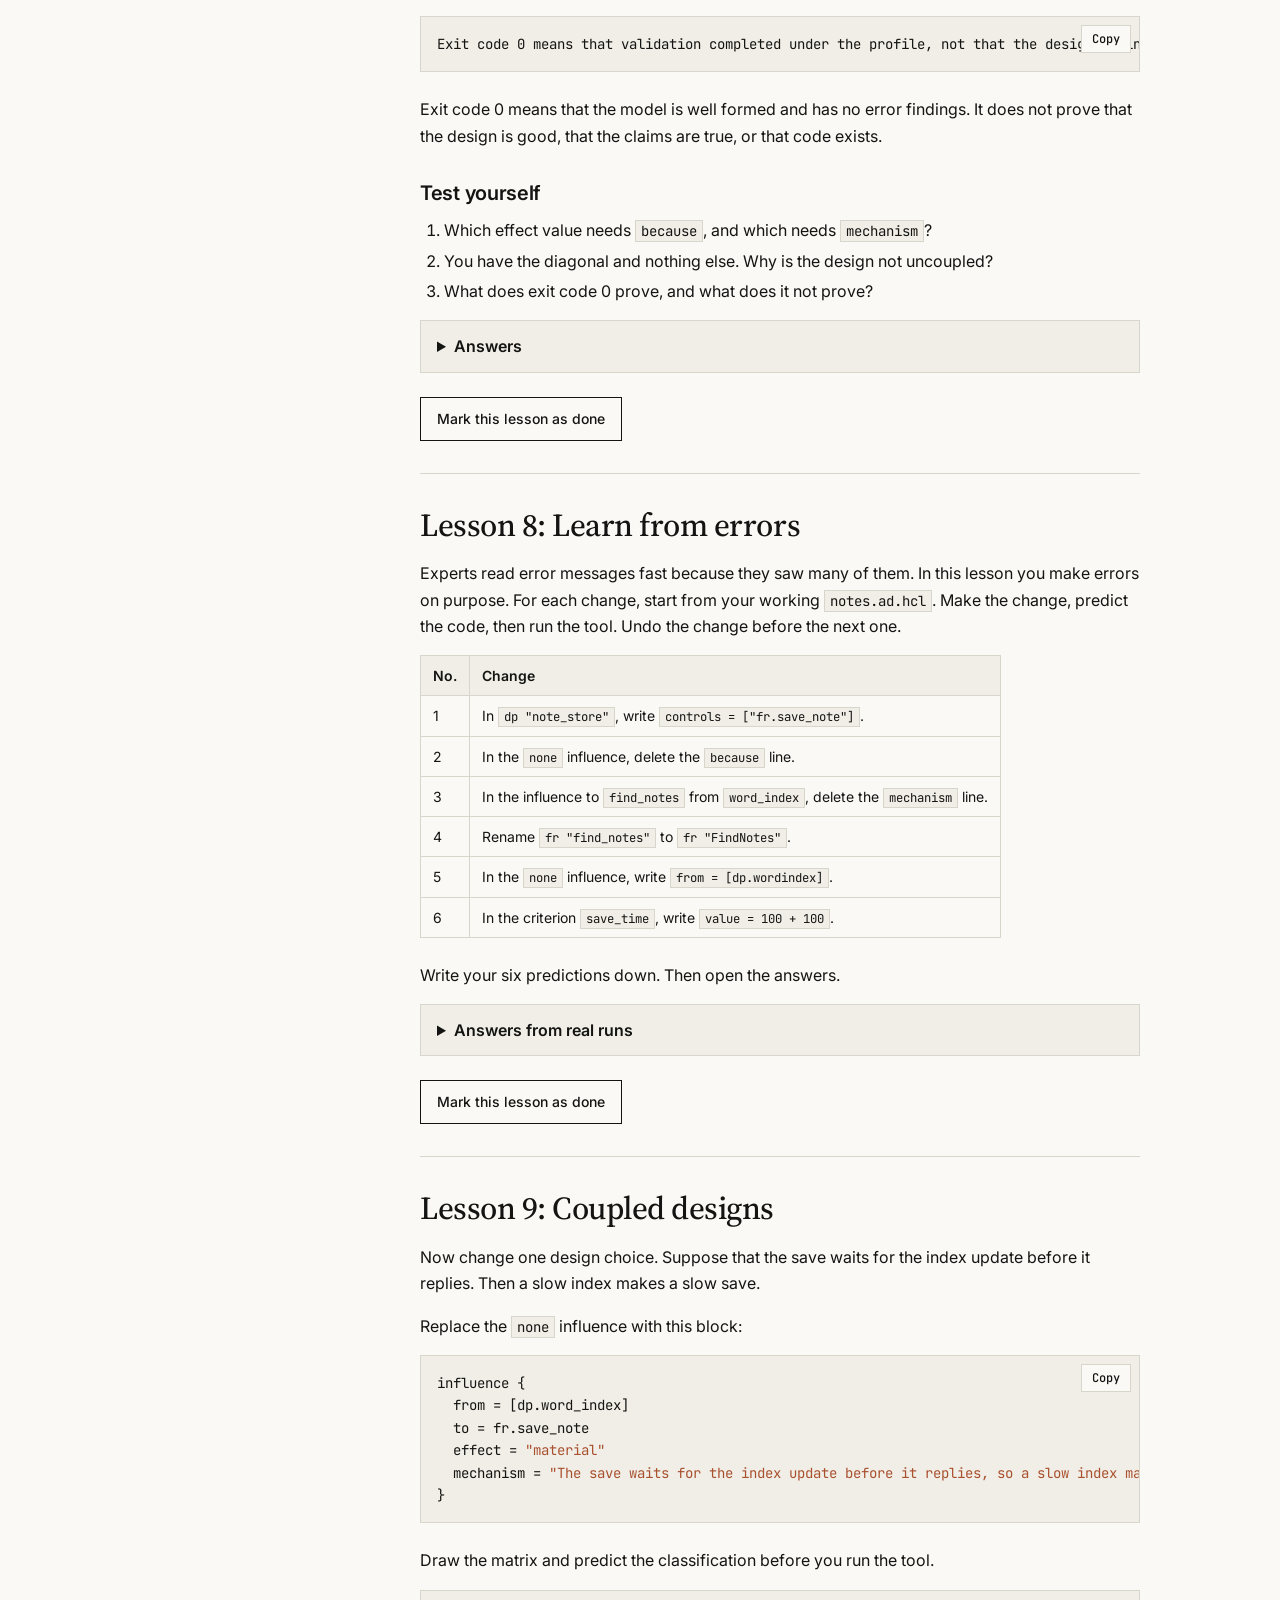
==== commit 303f4dc0: "Make the Axiomatic Design statements match the source papers Quote both axioms as Suh states them, n" ====
--- a/learn.html
+++ b/learn.html
@@ -170,10 +170,13 @@
 <p>An FR states an outcome.
 A DP controls an outcome.
 A PV realizes a DP.</p>
+<p>Suh names the four domains the customer domain, the functional domain, the physical domain, and the process domain.
+The table uses the names of their contents.</p>
 <h3 id="the-design-matrix">The design matrix</h3>
 <p>The design matrix shows which DP affects which FR.
 It has one row for each FR and one column for each DP.
-Each cell has one of three values:</p>
+In the papers on Axiomatic Design, each cell is a number: the rate of change of the FR when the DP changes.
+Many effects in software are not numbers, so RequirementsHCL uses three symbols in place of numbers:</p>
 <table>
 <thead>
 <tr>
@@ -200,9 +203,9 @@
 An empty cell is never a silent zero.
 If you do not state a fact, the tool treats it as unknown.</p>
 <h3 id="three-kinds-of-design">Three kinds of design</h3>
-<p>The Independence Axiom says this: keep the FRs independent of each other.
-In a good design, you can adjust each FR with its own DP and not break the other FRs.
-The matrix tells you how well the design does this:</p>
+<p>The Independence Axiom says: "Maintain the independence of the functional requirements."
+When you change the DP of one FR, the other FRs must stay within their targets.
+The matrix tells you if the design does this:</p>
 <table>
 <thead>
 <tr>
@@ -219,16 +222,19 @@
 </tr>
 <tr>
 <td>Decoupled</td>
-<td>The <code>X</code> cells form a triangle.</td>
-<td>You can set the DPs in one fixed order and not go back.</td>
+<td>In a suitable order of rows and columns, the <code>X</code> cells form a triangle.</td>
+<td>The FRs stay independent only if you set the DPs in that order.</td>
 </tr>
 <tr>
 <td>Coupled</td>
-<td>No order makes a triangle.</td>
+<td>No order makes a diagonal or a triangle.</td>
 <td>A change to one DP forces changes to others, maybe again and again.</td>
 </tr>
 </tbody>
 </table>
+<p>Uncoupled and decoupled designs satisfy the Independence Axiom.
+Coupled designs do not.
+A design with fewer DPs than FRs is always coupled.</p>
 <p>Here are three small matrices, with FRs as rows and DPs as columns:</p>
 <div class="code"><pre><span></span><code>Uncoupled         Decoupled         Coupled
      DP1 DP2           DP1 DP2           DP1 DP2
@@ -1292,13 +1298,19 @@
 
 <p>The tool reports <code>unresolved_feasibility</code> as a warning.
 No evidence shows that this candidate meets the criteria.</p>
-<p>The Information Axiom picks the design with the highest chance of success.
-Information content is <code>I = -log2(p)</code>, where <code>p</code> is the chance that all FRs succeed together.
+<p>The Information Axiom says: "Minimize the information content of the design."
+It chooses among the designs that satisfy the Independence Axiom.
+Information content is <code>I = log2(1/p)</code>, which is the same as <code>-log2(p)</code>.
+Here <code>p</code> is the chance that an FR meets its target.
+A lower <code>I</code> means a higher chance of success.</p>
+<p>Suh adds the information contents of several FRs only when the FRs succeed or fail independently of each other.
+In 2000, Frey and his coauthors proved that this sum does not apply to decoupled designs.
+For this reason, RequirementsHCL uses one <code>p</code> for all FRs together.
 The language has strict rules for <code>p</code>:</p>
 <ol>
 <li>You cannot type a probability. It comes only from an <code>evidence</code> block with measured trials.</li>
 <li>The evidence names the candidate version, context, workload, time horizon, and a scenario that covers every criterion.</li>
-<li>Each trial measures all FRs together. You cannot multiply separate success rates.</li>
+<li>Each trial measures all FRs together. Do not multiply separate success rates only because the matrix is diagonal.</li>
 <li>Zero failures do not prove <code>p = 1</code>. The tool gives an interval, not a certainty.</li>
 <li>Without such evidence, the information content stays unknown and the decision stays provisional.</li>
 </ol>
@@ -1667,6 +1679,15 @@
 <li>The <a href="https://github.com/axiomatic-design-hcl/spec/tree/main/examples/starter">starter example</a> shows a complete project with all three attachment roles.</li>
 <li>The <a href="https://github.com/axiomatic-design-hcl/adhcl#readme">adhcl README</a> explains the command line, the inputs, and the exit codes.</li>
 <li>The <a href="https://github.com/axiomatic-design-hcl/axiomatic-design-plugin">Axiomatic Design plugin</a> adds two skills to Claude Code. One skill applies the method to a system. The other skill writes the design as <code>.ad.hcl</code> files. The <a href="plugin.html">plugin page</a> describes both skills.</li>
+</ol>
+<h3 id="sources-on-axiomatic-design">Sources on Axiomatic Design</h3>
+<p>The method in this guide comes from these sources:</p>
+<ol>
+<li>Kim, Suh, and Kim (1991), <a href="https://scispace.com/papers/design-of-software-systems-based-on-axiomatic-design-1cll9pq68v">Design of software systems based on axiomatic design</a>. It applies the method to software and defines the S, C, and F junctions.</li>
+<li>Suh (1995), <a href="https://scispace.com/papers/designing-in-of-quality-through-axiomatic-design-1euher7e2j">Designing-in of quality through axiomatic design</a>. It gives the domains, the zigzag, the two axioms, and the matrix classes.</li>
+<li>Suh (1998), <a href="https://scispace.com/papers/axiomatic-design-theory-for-systems-2ew81efl0d">Axiomatic design theory for systems</a>. It states both axioms and the rule for adding information contents.</li>
+<li>Frey, Jahangir, and Engelhardt (2000), <a href="https://scispace.com/papers/computing-the-information-content-of-decoupled-designs-2wsk61o40c">Computing the information content of decoupled designs</a>. It proves that the sum of information contents does not apply to decoupled designs.</li>
+<li>Suh (2001), <a href="https://scispace.com/papers/axiomatic-design-advances-and-applications-41lnfhtghu">Axiomatic Design: Advances and Applications</a>. This book covers the full method, with software examples.</li>
 </ol></section>
   </main>
 </div>
